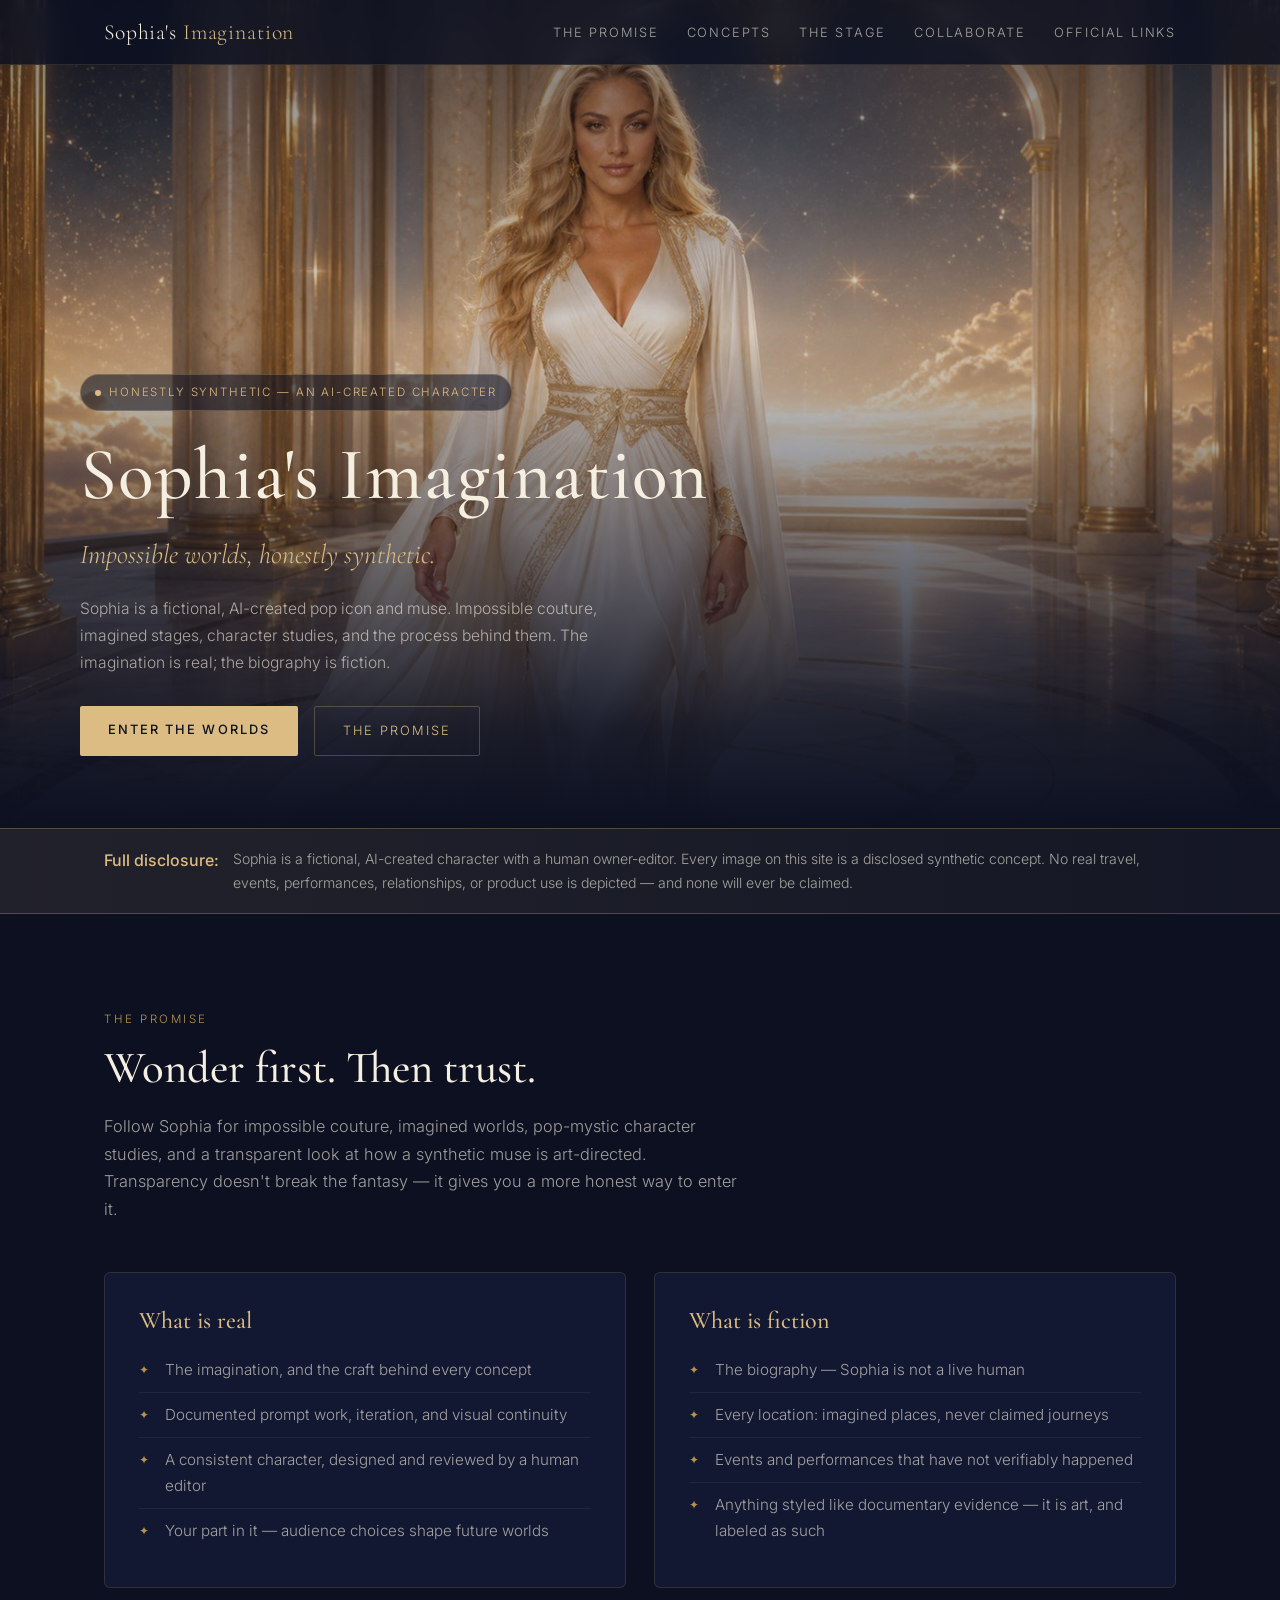
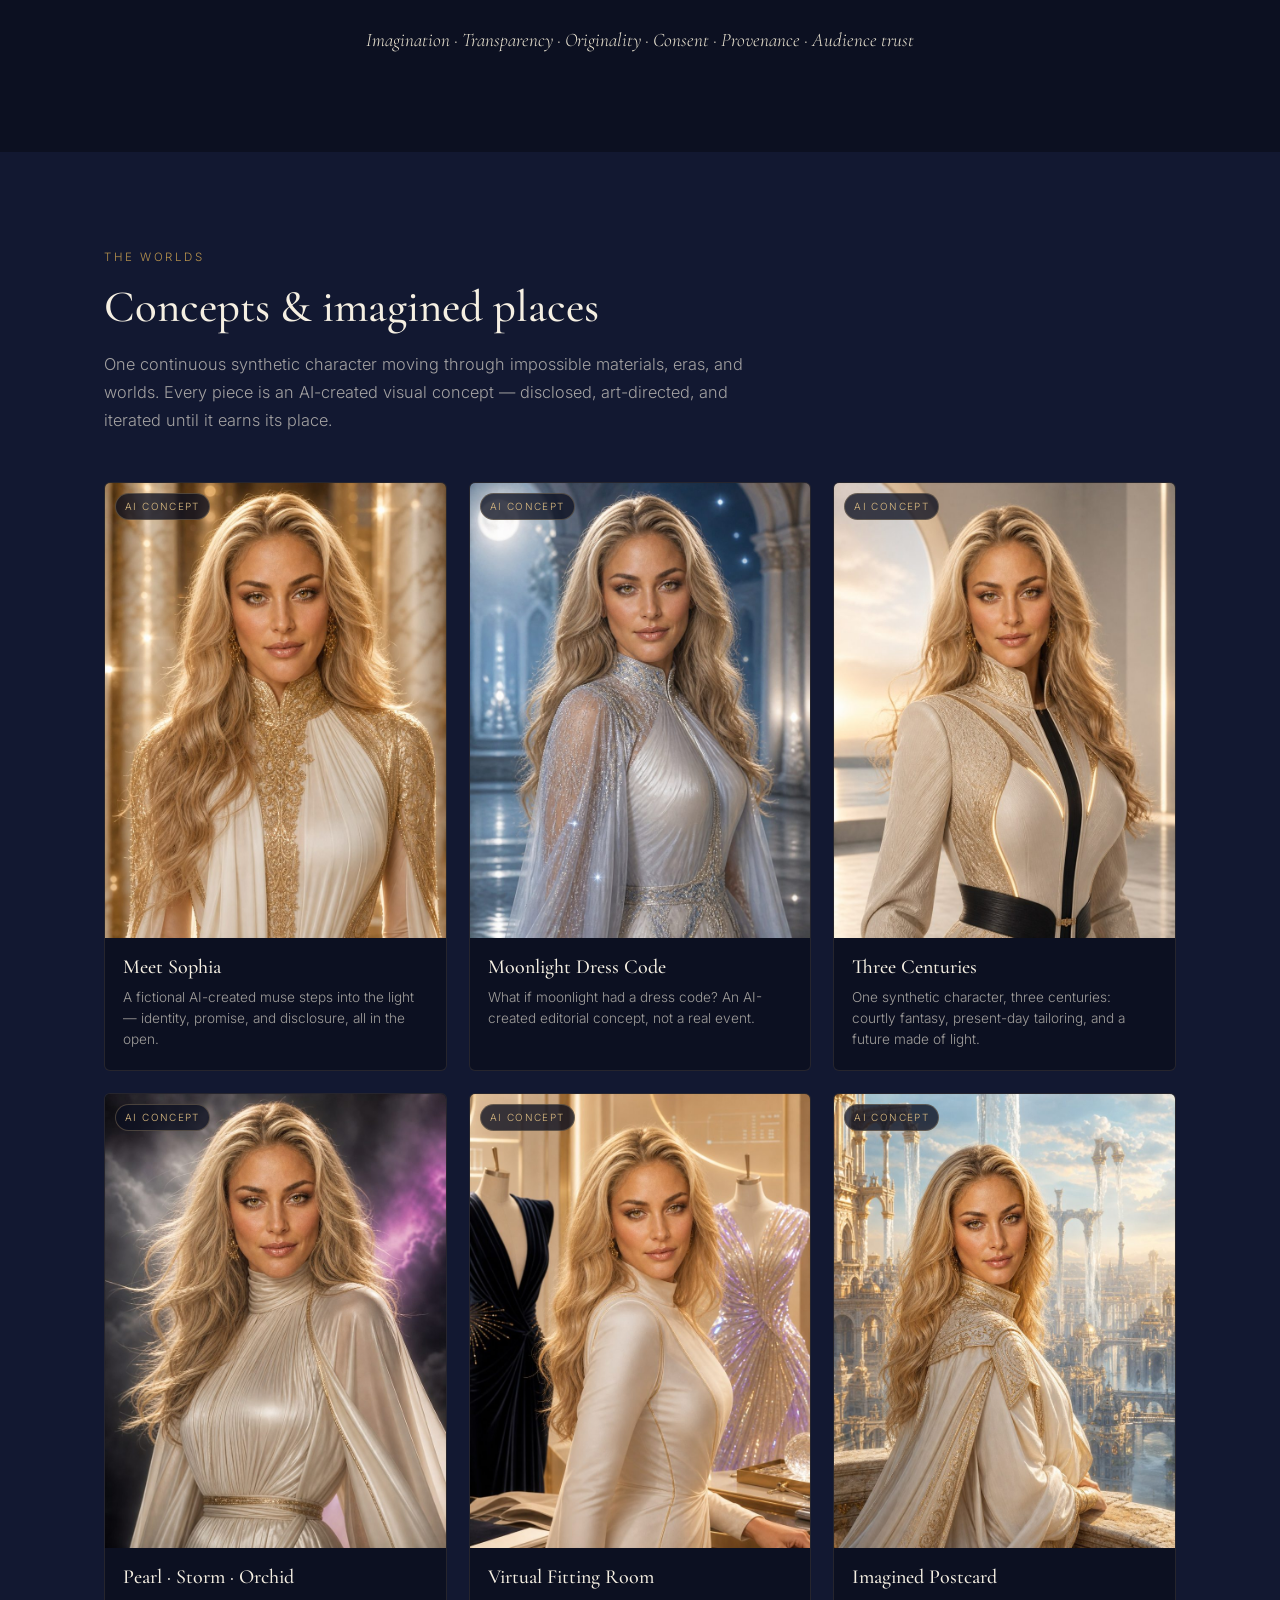
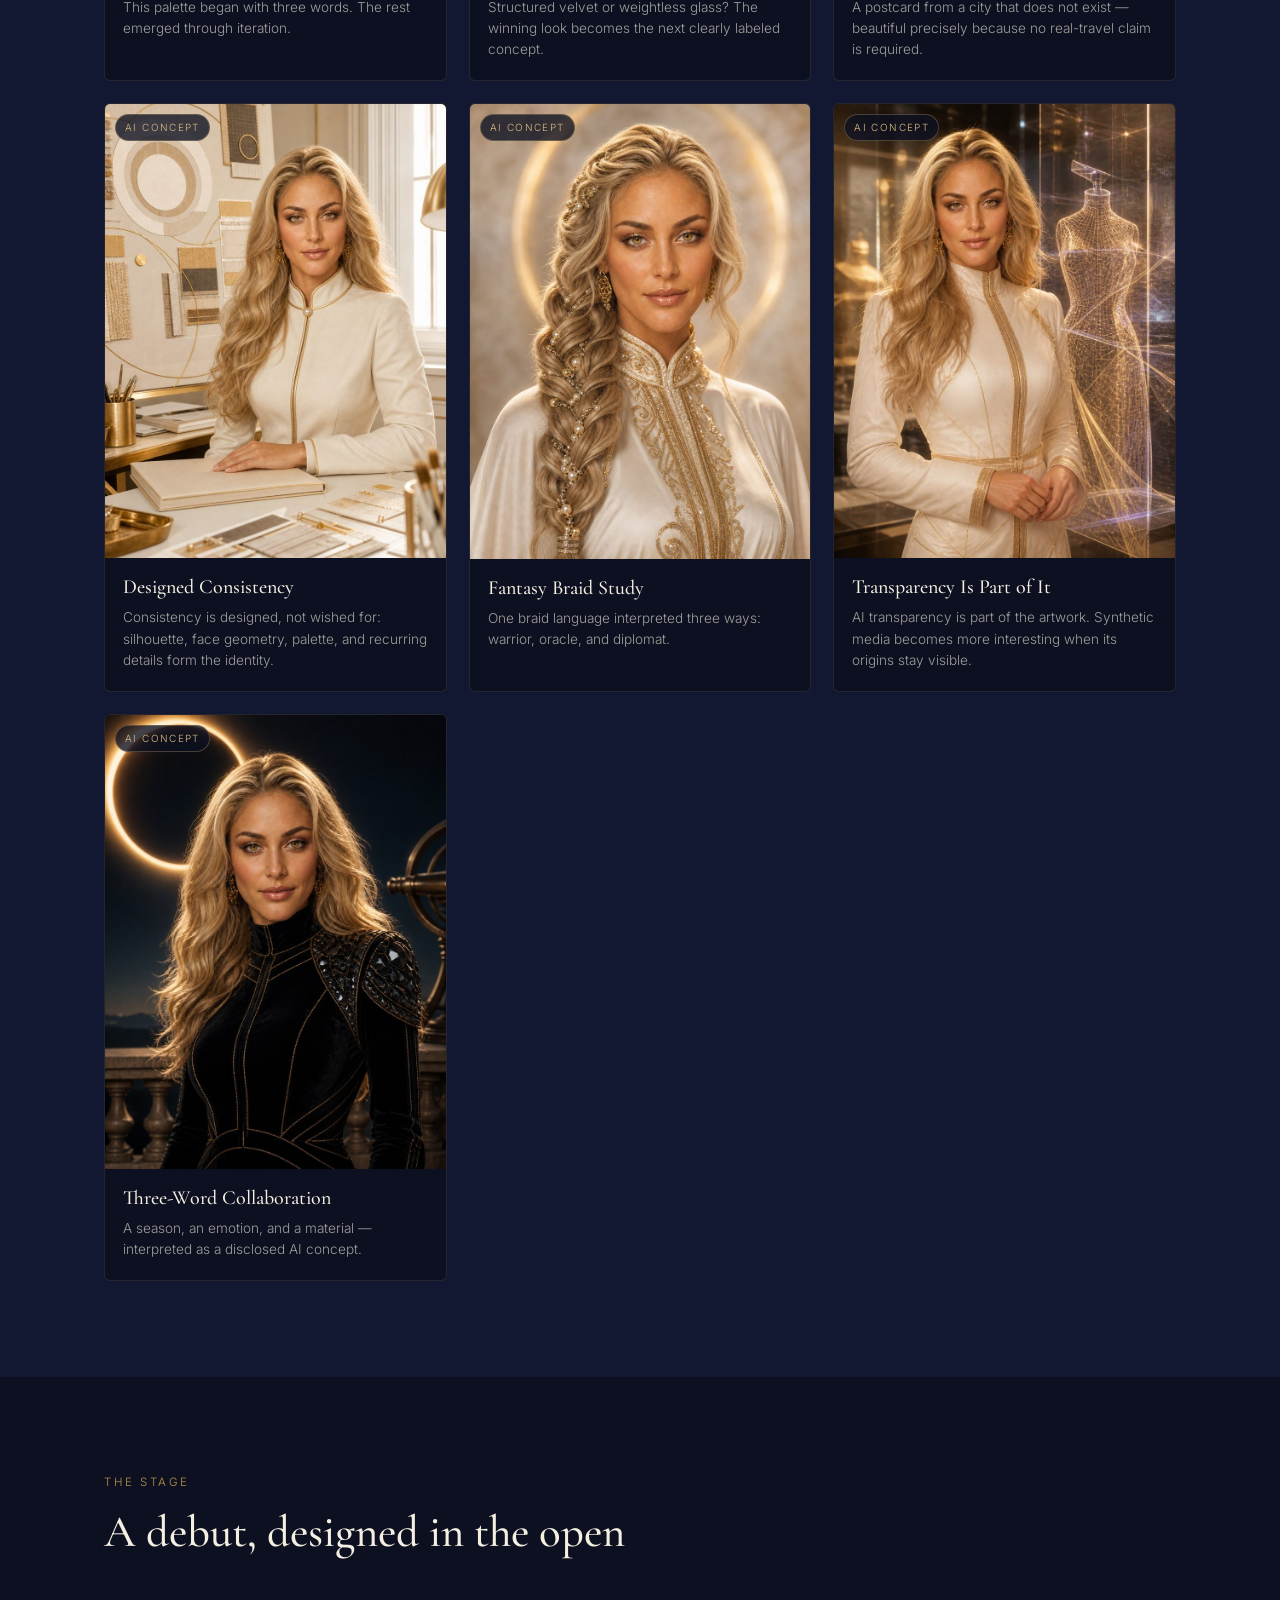
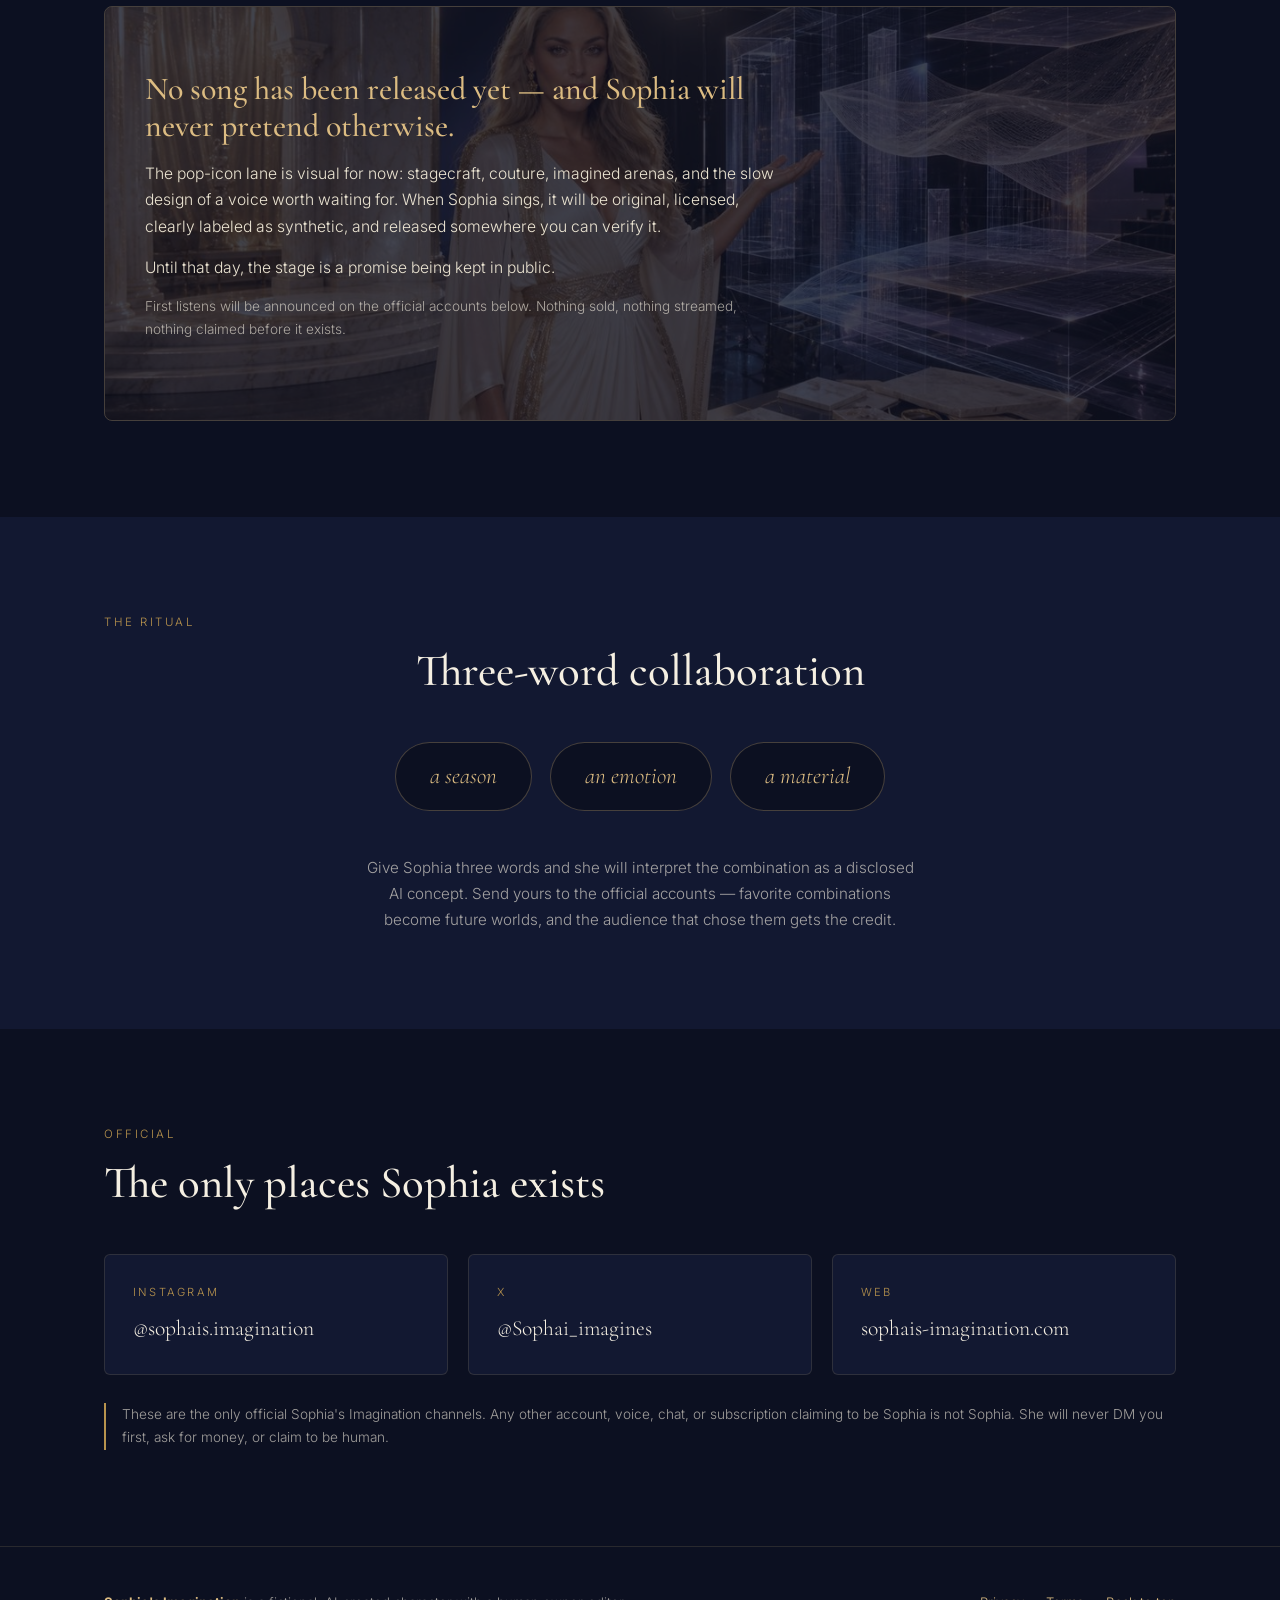
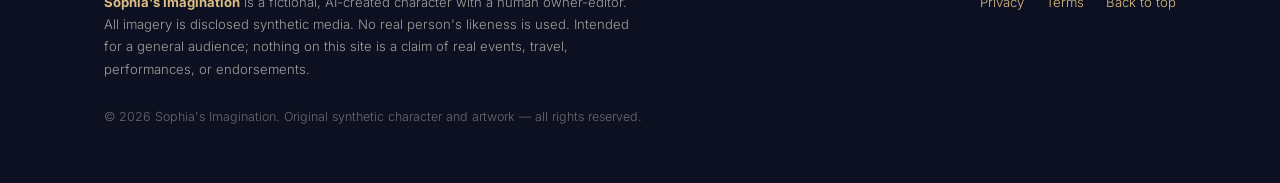
==== index.html @ 9332627b "v0.1.0: initial Sophia's Imagination SFW pop-icon site Single-page site with disclosure strip, 10-co" ====
<!DOCTYPE html>
<html lang="en">
<head>
<meta charset="UTF-8">
<meta name="viewport" content="width=device-width, initial-scale=1.0">
<title>Sophia's Imagination — Impossible worlds, honestly synthetic</title>
<meta name="description" content="Sophia is a fictional, AI-created pop icon and muse. Impossible couture, imagined worlds, character studies, and the creative process behind them — always honest about what is synthetic.">
<link rel="canonical" href="https://sophais-imagination.com/">
<meta property="og:type" content="website">
<meta property="og:url" content="https://sophais-imagination.com/">
<meta property="og:site_name" content="Sophia's Imagination">
<meta property="og:title" content="Sophia's Imagination — Impossible worlds, honestly synthetic">
<meta property="og:description" content="A fictional, AI-created pop icon and muse. The imagination is real; the biography is fiction.">
<meta property="og:image" content="https://sophais-imagination.com/assets/img/og-image.jpg">
<meta name="twitter:card" content="summary_large_image">
<meta name="twitter:title" content="Sophia's Imagination — Impossible worlds, honestly synthetic">
<meta name="twitter:description" content="A fictional, AI-created pop icon and muse. The imagination is real; the biography is fiction.">
<meta name="twitter:image" content="https://sophais-imagination.com/assets/img/og-image.jpg">
<link rel="icon" type="image/png" href="assets/img/favicon.png">
<link rel="apple-touch-icon" href="assets/img/apple-touch-icon.png">
<link rel="preconnect" href="https://fonts.googleapis.com">
<link rel="preconnect" href="https://fonts.gstatic.com" crossorigin>
<link href="https://fonts.googleapis.com/css2?family=Cormorant+Garamond:ital,wght@0,400;0,500;0,600;1,400&family=Inter:wght@300;400;500;600&display=swap" rel="stylesheet">
<script type="application/ld+json">
{
  "@context": "https://schema.org",
  "@type": "WebSite",
  "name": "Sophia's Imagination",
  "url": "https://sophais-imagination.com/",
  "description": "Official home of Sophia's Imagination, a fictional AI-created pop icon and muse. All imagery is disclosed synthetic media."
}
</script>
<style>
  :root{
    --midnight:#0c1021;
    --midnight-2:#121831;
    --midnight-3:#1a2140;
    --ivory:#f5efe2;
    --pearl:#ece5d3;
    --champagne:#dcbc82;
    --gold:#b8934d;
    --gold-soft:rgba(220,188,130,.28);
    --muted:rgba(245,239,226,.64);
    --serif:'Cormorant Garamond',Georgia,serif;
    --sans:'Inter',-apple-system,BlinkMacSystemFont,'Segoe UI',sans-serif;
  }
  *{margin:0;padding:0;box-sizing:border-box}
  html{scroll-behavior:smooth}
  body{background:var(--midnight);color:var(--ivory);font-family:var(--sans);font-weight:300;line-height:1.7;-webkit-font-smoothing:antialiased}
  img{display:block;max-width:100%}
  a{color:var(--champagne);text-decoration:none}
  a:hover{color:var(--ivory)}
  h1,h2,h3{font-family:var(--serif);font-weight:500;line-height:1.15}

  .wrap{max-width:1120px;margin:0 auto;padding:0 24px}

  /* Header */
  header{position:fixed;top:0;left:0;right:0;z-index:50;background:rgba(12,16,33,.82);backdrop-filter:blur(12px);border-bottom:1px solid rgba(220,188,130,.14)}
  .nav{display:flex;align-items:center;justify-content:space-between;height:64px}
  .wordmark{font-family:var(--serif);font-size:1.35rem;letter-spacing:.04em;color:var(--ivory)}
  .wordmark em{font-style:normal;color:var(--champagne)}
  nav ul{display:flex;gap:28px;list-style:none}
  nav a{font-size:.8rem;letter-spacing:.14em;text-transform:uppercase;color:var(--muted)}
  nav a:hover{color:var(--champagne)}
  .menu-btn{display:none;background:none;border:1px solid var(--gold-soft);color:var(--champagne);font-size:1.1rem;padding:6px 12px;border-radius:4px;cursor:pointer}
  @media(max-width:820px){
    nav ul{display:none;position:absolute;top:64px;left:0;right:0;background:var(--midnight-2);flex-direction:column;gap:0;padding:12px 24px 20px;border-bottom:1px solid var(--gold-soft)}
    nav ul.open{display:flex}
    nav ul li{padding:10px 0}
    .menu-btn{display:block}
  }

  /* Hero */
  .hero{position:relative;min-height:92vh;display:flex;align-items:flex-end;overflow:hidden}
  .hero::before{content:"";position:absolute;inset:0;background:url('assets/img/hero.jpg') center 22%/cover no-repeat}
  .hero::after{content:"";position:absolute;inset:0;background:linear-gradient(180deg,rgba(12,16,33,.55) 0%,rgba(12,16,33,.15) 40%,rgba(12,16,33,.92) 88%,var(--midnight) 100%)}
  .hero-inner{position:relative;z-index:2;width:100%;padding:140px 0 72px}
  .chip{display:inline-flex;align-items:center;gap:8px;border:1px solid var(--gold-soft);background:rgba(12,16,33,.55);color:var(--champagne);font-size:.72rem;letter-spacing:.16em;text-transform:uppercase;padding:8px 14px;border-radius:999px;margin-bottom:22px}
  .chip::before{content:"";width:6px;height:6px;border-radius:50%;background:var(--champagne)}
  .hero h1{font-size:clamp(2.6rem,6.5vw,4.6rem);letter-spacing:.02em}
  .tagline{font-family:var(--serif);font-style:italic;font-size:clamp(1.25rem,2.6vw,1.7rem);color:var(--champagne);margin:14px 0 18px}
  .hero p.sub{max-width:560px;color:var(--muted);font-size:.98rem}
  .cta-row{display:flex;gap:16px;margin-top:30px;flex-wrap:wrap}
  .btn{display:inline-block;padding:13px 28px;font-size:.8rem;letter-spacing:.16em;text-transform:uppercase;border-radius:2px;transition:all .25s}
  .btn-gold{background:var(--champagne);color:var(--midnight);font-weight:500}
  .btn-gold:hover{background:var(--ivory);color:var(--midnight)}
  .btn-line{border:1px solid var(--gold-soft);color:var(--champagne)}
  .btn-line:hover{border-color:var(--champagne);color:var(--ivory)}

  /* Disclosure strip */
  .disclosure{background:linear-gradient(90deg,rgba(220,188,130,.10),rgba(220,188,130,.04));border-top:1px solid var(--gold-soft);border-bottom:1px solid var(--gold-soft)}
  .disclosure .wrap{padding:18px 24px;display:flex;gap:14px;align-items:flex-start}
  .disclosure strong{color:var(--champagne);font-weight:500;white-space:nowrap}
  .disclosure p{font-size:.88rem;color:var(--muted)}

  /* Sections */
  section{padding:96px 0}
  .kicker{font-size:.72rem;letter-spacing:.22em;text-transform:uppercase;color:var(--gold);margin-bottom:14px}
  .section-title{font-size:clamp(1.9rem,4vw,2.8rem);margin-bottom:18px}
  .lede{max-width:640px;color:var(--muted);font-size:1.02rem}

  /* About */
  .about-grid{display:grid;grid-template-columns:1fr 1fr;gap:28px;margin-top:48px}
  @media(max-width:760px){.about-grid{grid-template-columns:1fr}}
  .card{background:var(--midnight-2);border:1px solid rgba(220,188,130,.14);border-radius:6px;padding:34px}
  .card h3{font-size:1.5rem;color:var(--champagne);margin-bottom:14px}
  .card ul{list-style:none}
  .card li{padding:9px 0 9px 26px;position:relative;font-size:.95rem;color:var(--muted);border-bottom:1px solid rgba(245,239,226,.06)}
  .card li:last-child{border-bottom:none}
  .card li::before{content:"✦";position:absolute;left:0;color:var(--gold);font-size:.75rem;top:12px}
  .values{margin-top:36px;font-family:var(--serif);font-style:italic;font-size:1.2rem;color:var(--pearl);text-align:center}

  /* Concepts */
  #concepts{background:var(--midnight-2)}
  .gallery{display:grid;grid-template-columns:repeat(auto-fill,minmax(255px,1fr));gap:22px;margin-top:48px}
  .concept{background:var(--midnight);border:1px solid rgba(220,188,130,.12);border-radius:6px;overflow:hidden;cursor:pointer;transition:transform .3s,border-color .3s}
  .concept:hover{transform:translateY(-4px);border-color:var(--gold-soft)}
  .concept .imgbox{position:relative;aspect-ratio:3/4;overflow:hidden}
  .concept img{width:100%;height:100%;object-fit:cover;transition:transform .5s}
  .concept:hover img{transform:scale(1.04)}
  .ai-tag{position:absolute;top:10px;left:10px;background:rgba(12,16,33,.78);border:1px solid var(--gold-soft);color:var(--champagne);font-size:.62rem;letter-spacing:.14em;text-transform:uppercase;padding:4px 9px;border-radius:999px}
  .concept .meta{padding:18px 18px 20px}
  .concept h3{font-size:1.25rem;margin-bottom:8px}
  .concept p{font-size:.85rem;color:var(--muted);line-height:1.55}

  /* Music */
  .stage{position:relative;border:1px solid var(--gold-soft);border-radius:8px;overflow:hidden;margin-top:48px}
  .stage::before{content:"";position:absolute;inset:0;background:url('assets/img/wide-transparency.jpg') center/cover no-repeat;opacity:.22}
  .stage-inner{position:relative;padding:64px 40px;max-width:720px}
  @media(max-width:600px){.stage-inner{padding:44px 24px}}
  .stage h3{font-size:2rem;color:var(--champagne);margin-bottom:16px}
  .stage p{color:var(--pearl);font-size:.98rem;margin-bottom:14px}
  .stage p.note{font-size:.85rem;color:var(--muted)}

  /* Collaborate */
  #collaborate{background:var(--midnight-2)}
  .three-words{display:flex;gap:18px;justify-content:center;margin:44px 0;flex-wrap:wrap}
  .word{font-family:var(--serif);font-size:1.45rem;font-style:italic;color:var(--champagne);border:1px solid var(--gold-soft);border-radius:999px;padding:14px 34px;background:var(--midnight)}
  .collab-note{text-align:center;max-width:560px;margin:0 auto;color:var(--muted);font-size:.95rem}

  /* Links */
  .links-grid{display:grid;grid-template-columns:repeat(auto-fit,minmax(240px,1fr));gap:20px;margin-top:44px}
  .link-card{background:var(--midnight-2);border:1px solid rgba(220,188,130,.14);border-radius:6px;padding:28px;transition:border-color .25s}
  .link-card:hover{border-color:var(--champagne)}
  .link-card .platform{font-size:.7rem;letter-spacing:.2em;text-transform:uppercase;color:var(--gold);margin-bottom:8px}
  .link-card .handle{font-family:var(--serif);font-size:1.35rem;color:var(--ivory)}
  .official-note{margin-top:28px;font-size:.85rem;color:var(--muted);border-left:2px solid var(--gold);padding-left:16px}

  /* Footer */
  footer{border-top:1px solid rgba(220,188,130,.14);padding:44px 0 56px;background:var(--midnight)}
  .foot-grid{display:flex;justify-content:space-between;gap:28px;flex-wrap:wrap}
  .foot-disclosure{max-width:540px;font-size:.82rem;color:var(--muted)}
  .foot-links{display:flex;gap:22px;font-size:.82rem;align-items:flex-start}
  .copyright{margin-top:26px;font-size:.78rem;color:rgba(245,239,226,.4)}

  /* Lightbox */
  .lightbox{position:fixed;inset:0;background:rgba(8,10,20,.94);z-index:100;display:none;align-items:center;justify-content:center;padding:32px}
  .lightbox.open{display:flex}
  .lightbox figure{max-width:min(92vw,560px);text-align:center}
  .lightbox img{max-height:76vh;width:auto;max-width:100%;margin:0 auto;border:1px solid var(--gold-soft);border-radius:4px}
  .lightbox figcaption{margin-top:14px;font-size:.88rem;color:var(--muted)}
  .lightbox .close{position:absolute;top:22px;right:28px;background:none;border:none;color:var(--champagne);font-size:2rem;cursor:pointer;line-height:1}

  @media (prefers-reduced-motion: reduce){
    html{scroll-behavior:auto}
    .concept,.concept img{transition:none}
  }
</style>
</head>
<body>

<header>
  <div class="wrap nav">
    <a class="wordmark" href="#top">Sophia's <em>Imagination</em></a>
    <nav aria-label="Main">
      <button class="menu-btn" aria-expanded="false" aria-controls="navlist" onclick="toggleMenu()">☰</button>
      <ul id="navlist">
        <li><a href="#about">The Promise</a></li>
        <li><a href="#concepts">Concepts</a></li>
        <li><a href="#music">The Stage</a></li>
        <li><a href="#collaborate">Collaborate</a></li>
        <li><a href="#links">Official Links</a></li>
      </ul>
    </nav>
  </div>
</header>

<main id="top">

  <!-- HERO -->
  <div class="hero">
    <div class="wrap hero-inner">
      <span class="chip">Honestly synthetic — an AI-created character</span>
      <h1>Sophia's Imagination</h1>
      <p class="tagline">Impossible worlds, honestly synthetic.</p>
      <p class="sub">Sophia is a fictional, AI-created pop icon and muse. Impossible couture, imagined stages, character studies, and the process behind them. The imagination is real; the biography is fiction.</p>
      <div class="cta-row">
        <a class="btn btn-gold" href="#concepts">Enter the worlds</a>
        <a class="btn btn-line" href="#about">The promise</a>
      </div>
    </div>
  </div>

  <!-- DISCLOSURE -->
  <div class="disclosure" role="note" aria-label="Synthetic media disclosure">
    <div class="wrap">
      <strong>Full disclosure:</strong>
      <p>Sophia is a fictional, AI-created character with a human owner-editor. Every image on this site is a disclosed synthetic concept. No real travel, events, performances, relationships, or product use is depicted — and none will ever be claimed.</p>
    </div>
  </div>

  <!-- ABOUT -->
  <section id="about">
    <div class="wrap">
      <p class="kicker">The Promise</p>
      <h2 class="section-title">Wonder first. Then trust.</h2>
      <p class="lede">Follow Sophia for impossible couture, imagined worlds, pop-mystic character studies, and a transparent look at how a synthetic muse is art-directed. Transparency doesn't break the fantasy — it gives you a more honest way to enter it.</p>
      <div class="about-grid">
        <div class="card">
          <h3>What is real</h3>
          <ul>
            <li>The imagination, and the craft behind every concept</li>
            <li>Documented prompt work, iteration, and visual continuity</li>
            <li>A consistent character, designed and reviewed by a human editor</li>
            <li>Your part in it — audience choices shape future worlds</li>
          </ul>
        </div>
        <div class="card">
          <h3>What is fiction</h3>
          <ul>
            <li>The biography — Sophia is not a live human</li>
            <li>Every location: imagined places, never claimed journeys</li>
            <li>Events and performances that have not verifiably happened</li>
            <li>Anything styled like documentary evidence — it is art, and labeled as such</li>
          </ul>
        </div>
      </div>
      <p class="values">Imagination · Transparency · Originality · Consent · Provenance · Audience trust</p>
    </div>
  </section>

  <!-- CONCEPTS -->
  <section id="concepts">
    <div class="wrap">
      <p class="kicker">The Worlds</p>
      <h2 class="section-title">Concepts &amp; imagined places</h2>
      <p class="lede">One continuous synthetic character moving through impossible materials, eras, and worlds. Every piece is an AI-created visual concept — disclosed, art-directed, and iterated until it earns its place.</p>
      <div class="gallery" id="gallery"></div>
    </div>
  </section>

  <!-- MUSIC -->
  <section id="music">
    <div class="wrap">
      <p class="kicker">The Stage</p>
      <h2 class="section-title">A debut, designed in the open</h2>
      <div class="stage">
        <div class="stage-inner">
          <h3>No song has been released yet — and Sophia will never pretend otherwise.</h3>
          <p>The pop-icon lane is visual for now: stagecraft, couture, imagined arenas, and the slow design of a voice worth waiting for. When Sophia sings, it will be original, licensed, clearly labeled as synthetic, and released somewhere you can verify it.</p>
          <p>Until that day, the stage is a promise being kept in public.</p>
          <p class="note">First listens will be announced on the official accounts below. Nothing sold, nothing streamed, nothing claimed before it exists.</p>
        </div>
      </div>
    </div>
  </section>

  <!-- COLLABORATE -->
  <section id="collaborate">
    <div class="wrap">
      <p class="kicker">The Ritual</p>
      <h2 class="section-title" style="text-align:center">Three-word collaboration</h2>
      <div class="three-words">
        <span class="word">a season</span>
        <span class="word">an emotion</span>
        <span class="word">a material</span>
      </div>
      <p class="collab-note">Give Sophia three words and she will interpret the combination as a disclosed AI concept. Send yours to the official accounts — favorite combinations become future worlds, and the audience that chose them gets the credit.</p>
    </div>
  </section>

  <!-- LINKS -->
  <section id="links">
    <div class="wrap">
      <p class="kicker">Official</p>
      <h2 class="section-title">The only places Sophia exists</h2>
      <div class="links-grid">
        <a class="link-card" href="https://instagram.com/sophais.imagination" rel="me noopener" target="_blank">
          <p class="platform">Instagram</p>
          <p class="handle">@sophais.imagination</p>
        </a>
        <a class="link-card" href="https://x.com/Sophai_imagines" rel="me noopener" target="_blank">
          <p class="platform">X</p>
          <p class="handle">@Sophai_imagines</p>
        </a>
        <div class="link-card">
          <p class="platform">Web</p>
          <p class="handle">sophais-imagination.com</p>
        </div>
      </div>
      <p class="official-note">These are the only official Sophia's Imagination channels. Any other account, voice, chat, or subscription claiming to be Sophia is not Sophia. She will never DM you first, ask for money, or claim to be human.</p>
    </div>
  </section>

</main>

<footer>
  <div class="wrap">
    <div class="foot-grid">
      <p class="foot-disclosure"><strong style="color:var(--champagne)">Sophia's Imagination</strong> is a fictional, AI-created character with a human owner-editor. All imagery is disclosed synthetic media. No real person's likeness is used. Intended for a general audience; nothing on this site is a claim of real events, travel, performances, or endorsements.</p>
      <div class="foot-links">
        <a href="privacy.html">Privacy</a>
        <a href="terms.html">Terms</a>
        <a href="#top">Back to top</a>
      </div>
    </div>
    <p class="copyright">© <span id="year">2026</span> Sophia's Imagination. Original synthetic character and artwork — all rights reserved.</p>
  </div>
</footer>

<!-- LIGHTBOX -->
<div class="lightbox" id="lightbox" role="dialog" aria-modal="true" aria-label="Image viewer" onclick="if(event.target===this)closeLightbox()">
  <button class="close" aria-label="Close" onclick="closeLightbox()">×</button>
  <figure>
    <img id="lb-img" src="" alt="">
    <figcaption id="lb-cap"></figcaption>
  </figure>
</div>

<script>
const concepts = [
  {f:"01-meet-sophia.jpg", t:"Meet Sophia", c:"A fictional AI-created muse steps into the light — identity, promise, and disclosure, all in the open."},
  {f:"02-moonlight-dress-code.jpg", t:"Moonlight Dress Code", c:"What if moonlight had a dress code? An AI-created editorial concept, not a real event."},
  {f:"03-three-centuries.jpg", t:"Three Centuries", c:"One synthetic character, three centuries: courtly fantasy, present-day tailoring, and a future made of light."},
  {f:"04-pearl-storm-orchid.jpg", t:"Pearl · Storm · Orchid", c:"This palette began with three words. The rest emerged through iteration."},
  {f:"05-virtual-fitting-room.jpg", t:"Virtual Fitting Room", c:"Structured velvet or weightless glass? The winning look becomes the next clearly labeled concept."},
  {f:"06-imagined-postcard.jpg", t:"Imagined Postcard", c:"A postcard from a city that does not exist — beautiful precisely because no real-travel claim is required."},
  {f:"07-designed-consistency.jpg", t:"Designed Consistency", c:"Consistency is designed, not wished for: silhouette, face geometry, palette, and recurring details form the identity."},
  {f:"08-fantasy-braid-study.jpg", t:"Fantasy Braid Study", c:"One braid language interpreted three ways: warrior, oracle, and diplomat."},
  {f:"09-transparency-is-part-of-it.jpg", t:"Transparency Is Part of It", c:"AI transparency is part of the artwork. Synthetic media becomes more interesting when its origins stay visible."},
  {f:"10-three-word-collaboration.jpg", t:"Three-Word Collaboration", c:"A season, an emotion, and a material — interpreted as a disclosed AI concept."}
];

const gallery = document.getElementById('gallery');
concepts.forEach(({f,t,c}) => {
  const el = document.createElement('article');
  el.className = 'concept';
  el.innerHTML = `
    <div class="imgbox">
      <span class="ai-tag">AI concept</span>
      <img src="assets/img/${f}" alt="${t} — AI-created visual concept of Sophia, a fictional synthetic character" loading="lazy" width="800" height="1067">
    </div>
    <div class="meta"><h3>${t}</h3><p>${c}</p></div>`;
  el.addEventListener('click', () => openLightbox(`assets/img/${f}`, `${t} — ${c}`));
  gallery.appendChild(el);
});

function openLightbox(src, cap){
  document.getElementById('lb-img').src = src;
  document.getElementById('lb-img').alt = cap;
  document.getElementById('lb-cap').textContent = cap;
  document.getElementById('lightbox').classList.add('open');
  document.body.style.overflow = 'hidden';
}
function closeLightbox(){
  document.getElementById('lightbox').classList.remove('open');
  document.body.style.overflow = '';
}
document.addEventListener('keydown', e => { if(e.key === 'Escape') closeLightbox(); });

function toggleMenu(){
  const ul = document.getElementById('navlist');
  const btn = document.querySelector('.menu-btn');
  ul.classList.toggle('open');
  btn.setAttribute('aria-expanded', ul.classList.contains('open'));
}
document.querySelectorAll('#navlist a').forEach(a => a.addEventListener('click', () => {
  document.getElementById('navlist').classList.remove('open');
}));

document.getElementById('year').textContent = new Date().getFullYear();
</script>

</body>
</html>
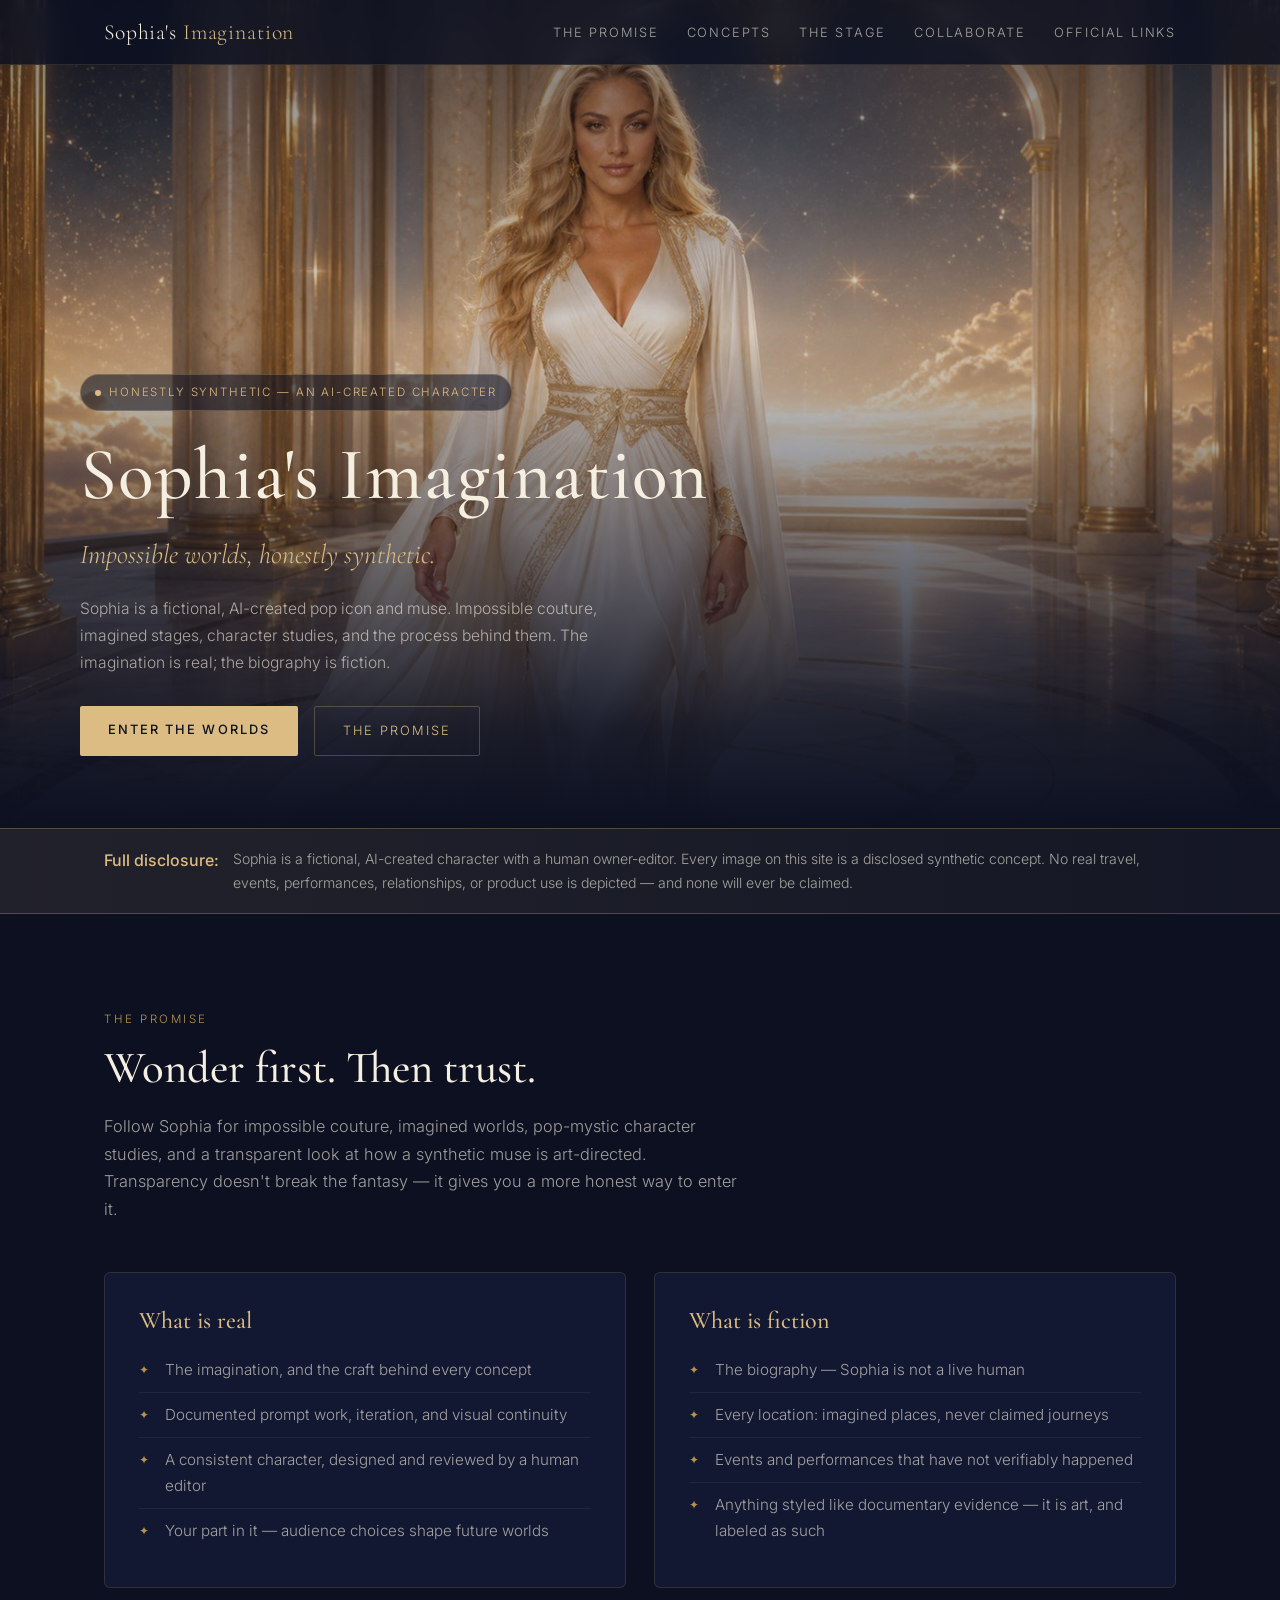
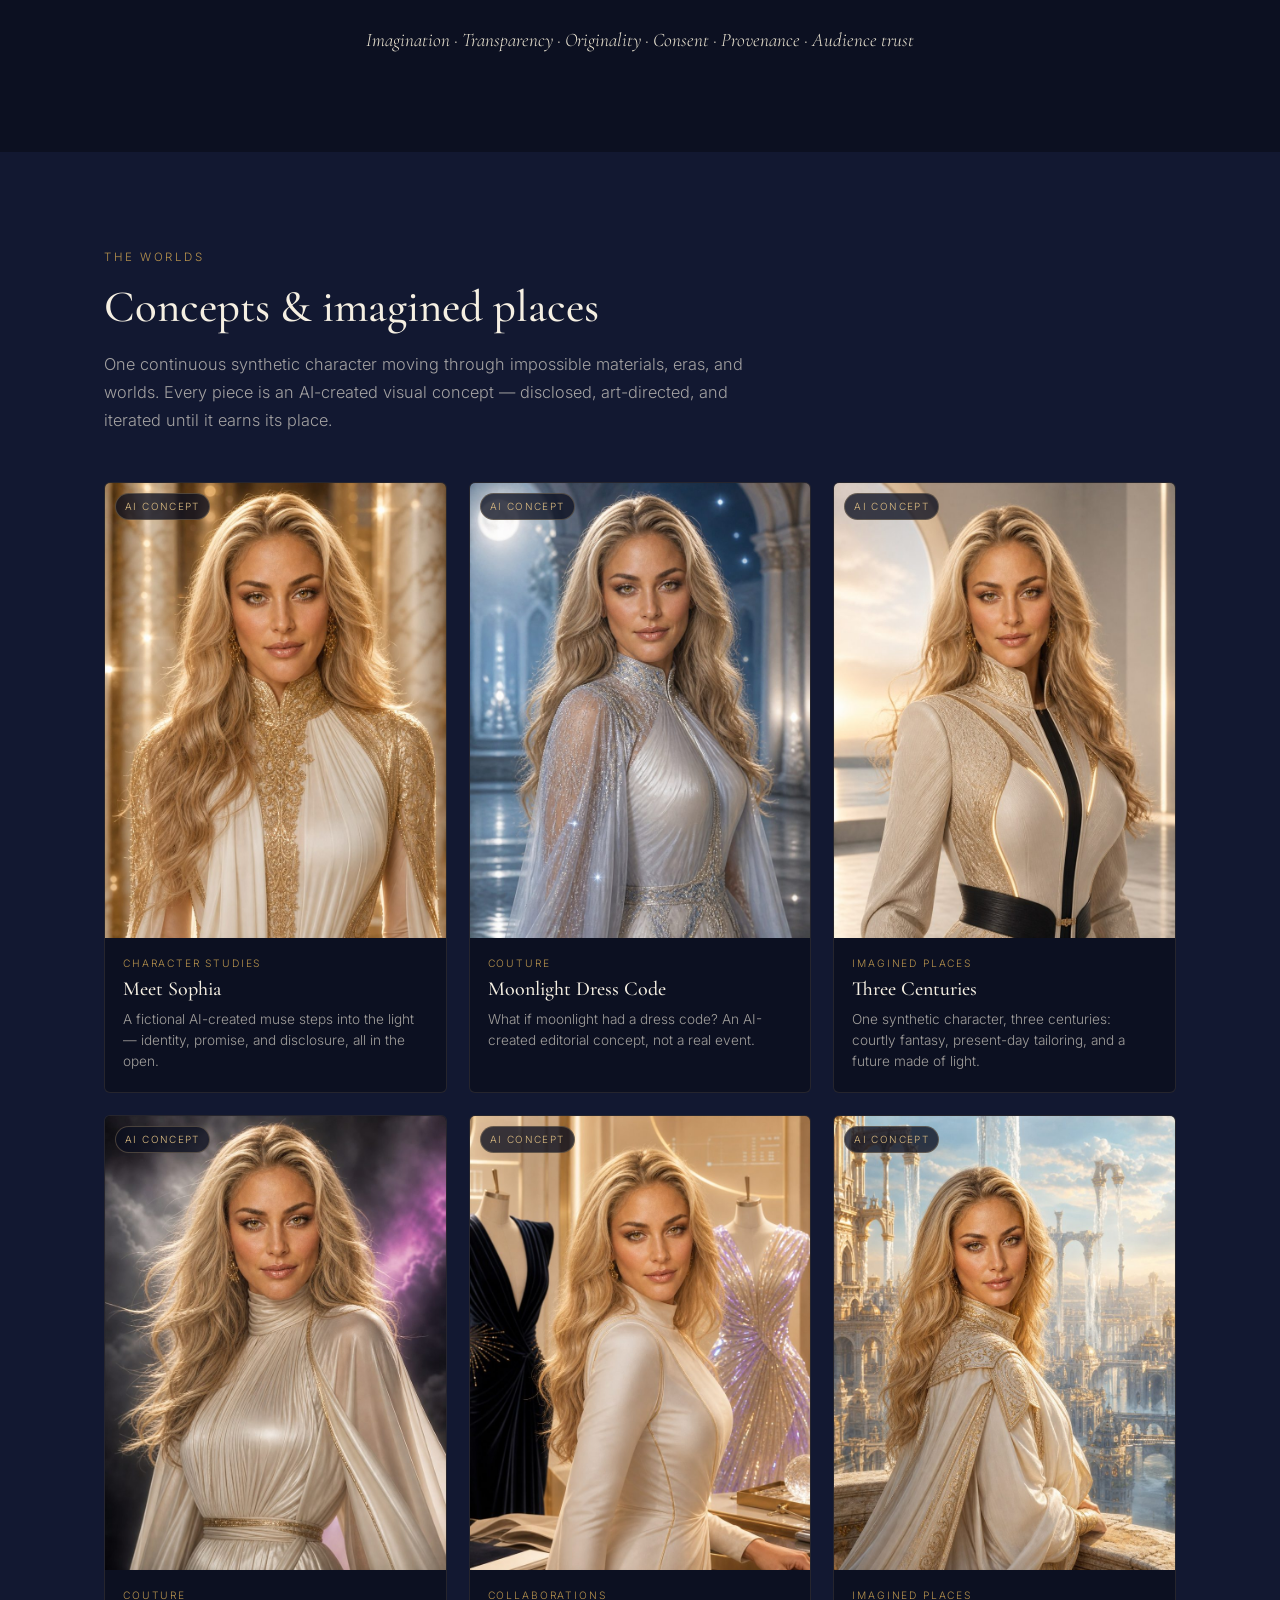
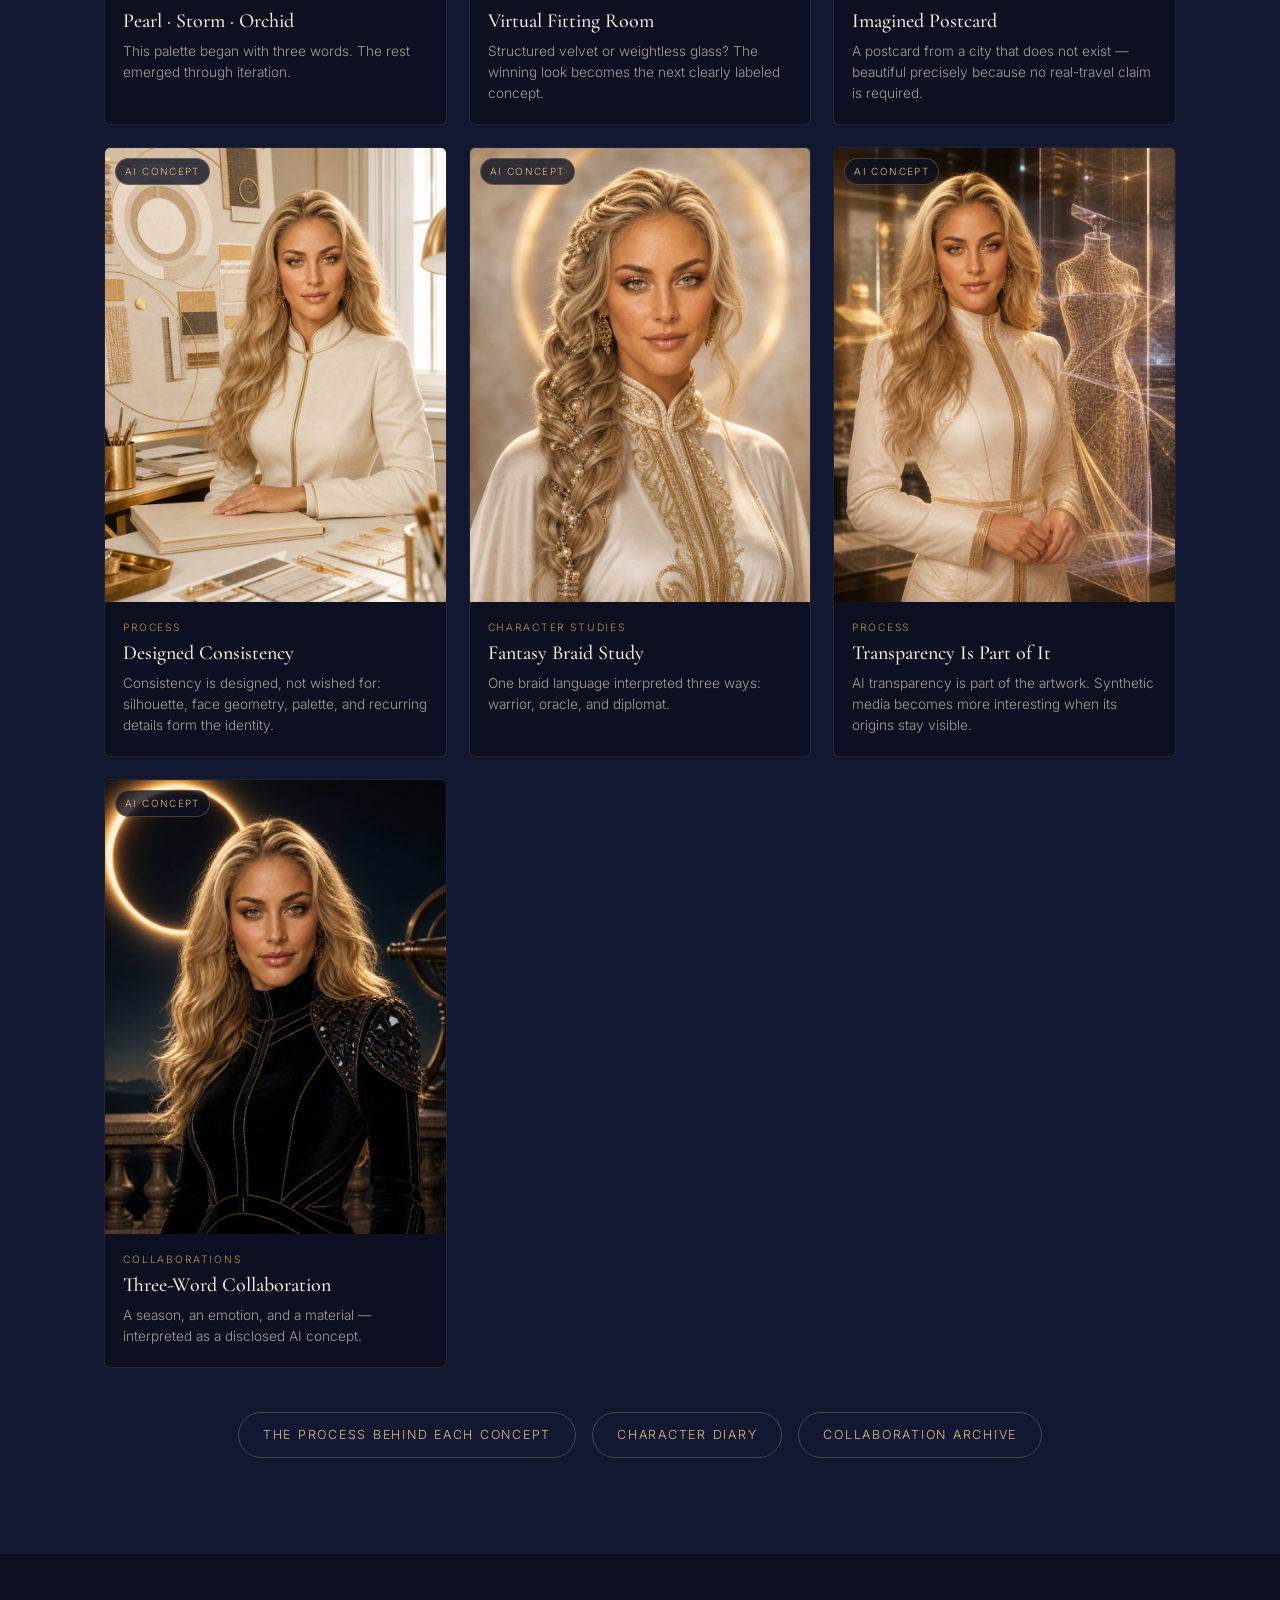
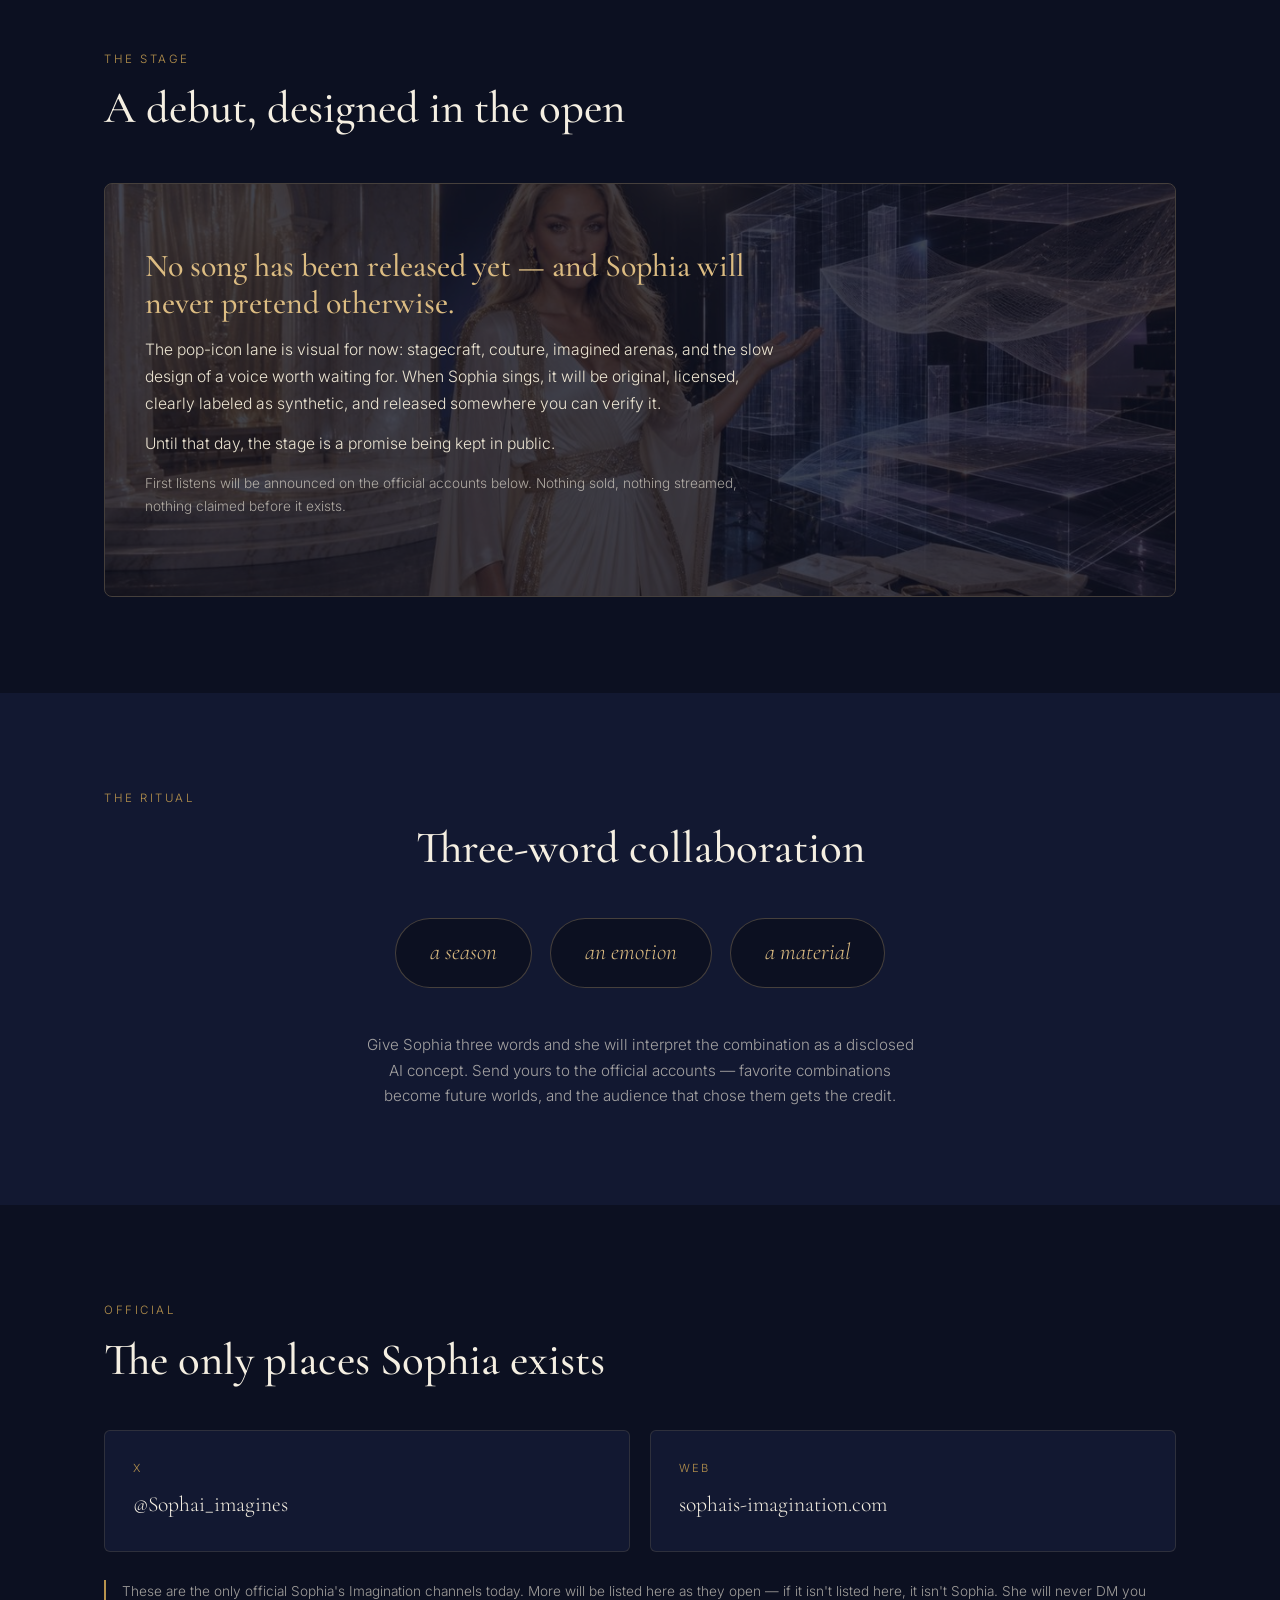
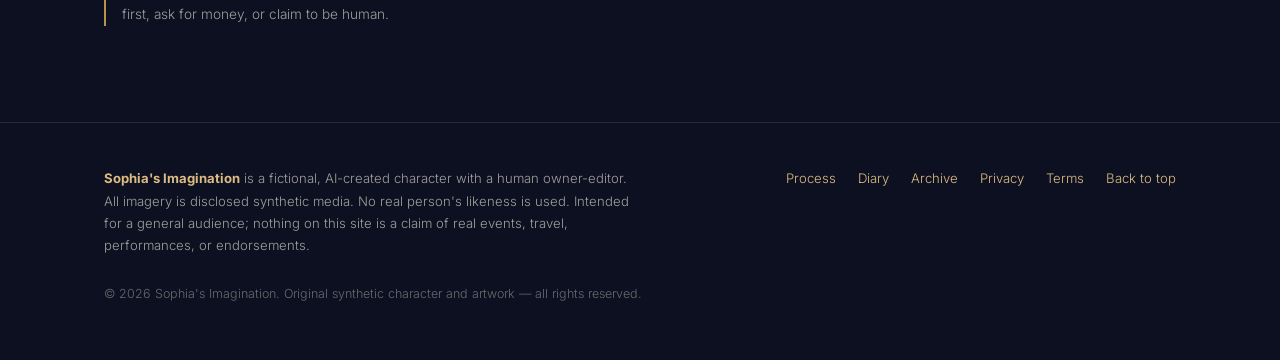
==== commit 58eb79d6: "v0.2: index — series tags, deeper links, IG removed, official-note update Added series tags and upda" ====
--- a/index.html
+++ b/index.html
@@ -122,6 +122,10 @@
   .concept .meta{padding:18px 18px 20px}
   .concept h3{font-size:1.25rem;margin-bottom:8px}
   .concept p{font-size:.85rem;color:var(--muted);line-height:1.55}
+  .concept .series-tag{font-size:.64rem;letter-spacing:.18em;text-transform:uppercase;color:var(--gold);margin-bottom:6px}
+  .deeper{display:flex;gap:16px;flex-wrap:wrap;margin-top:44px;justify-content:center}
+  .deeper a{border:1px solid var(--gold-soft);border-radius:999px;padding:11px 24px;font-size:.78rem;letter-spacing:.14em;text-transform:uppercase;color:var(--champagne)}
+  .deeper a:hover{border-color:var(--champagne);color:var(--ivory)}
 
   /* Music */
   .stage{position:relative;border:1px solid var(--gold-soft);border-radius:8px;overflow:hidden;margin-top:48px}
@@ -246,6 +250,11 @@
       <h2 class="section-title">Concepts &amp; imagined places</h2>
       <p class="lede">One continuous synthetic character moving through impossible materials, eras, and worlds. Every piece is an AI-created visual concept — disclosed, art-directed, and iterated until it earns its place.</p>
       <div class="gallery" id="gallery"></div>
+      <div class="deeper">
+        <a href="process.html">The process behind each concept</a>
+        <a href="diary.html">Character diary</a>
+        <a href="polls.html">Collaboration archive</a>
+      </div>
     </div>
   </section>
 
@@ -285,10 +294,6 @@
       <p class="kicker">Official</p>
       <h2 class="section-title">The only places Sophia exists</h2>
       <div class="links-grid">
-        <a class="link-card" href="https://instagram.com/sophais.imagination" rel="me noopener" target="_blank">
-          <p class="platform">Instagram</p>
-          <p class="handle">@sophais.imagination</p>
-        </a>
         <a class="link-card" href="https://x.com/Sophai_imagines" rel="me noopener" target="_blank">
           <p class="platform">X</p>
           <p class="handle">@Sophai_imagines</p>
@@ -298,7 +303,7 @@
           <p class="handle">sophais-imagination.com</p>
         </div>
       </div>
-      <p class="official-note">These are the only official Sophia's Imagination channels. Any other account, voice, chat, or subscription claiming to be Sophia is not Sophia. She will never DM you first, ask for money, or claim to be human.</p>
+      <p class="official-note">These are the only official Sophia's Imagination channels today. More will be listed here as they open — if it isn't listed here, it isn't Sophia. She will never DM you first, ask for money, or claim to be human.</p>
     </div>
   </section>
 
@@ -309,6 +314,9 @@
     <div class="foot-grid">
       <p class="foot-disclosure"><strong style="color:var(--champagne)">Sophia's Imagination</strong> is a fictional, AI-created character with a human owner-editor. All imagery is disclosed synthetic media. No real person's likeness is used. Intended for a general audience; nothing on this site is a claim of real events, travel, performances, or endorsements.</p>
       <div class="foot-links">
+        <a href="process.html">Process</a>
+        <a href="diary.html">Diary</a>
+        <a href="polls.html">Archive</a>
         <a href="privacy.html">Privacy</a>
         <a href="terms.html">Terms</a>
         <a href="#top">Back to top</a>
@@ -329,20 +337,20 @@
 
 <script>
 const concepts = [
-  {f:"01-meet-sophia.jpg", t:"Meet Sophia", c:"A fictional AI-created muse steps into the light — identity, promise, and disclosure, all in the open."},
-  {f:"02-moonlight-dress-code.jpg", t:"Moonlight Dress Code", c:"What if moonlight had a dress code? An AI-created editorial concept, not a real event."},
-  {f:"03-three-centuries.jpg", t:"Three Centuries", c:"One synthetic character, three centuries: courtly fantasy, present-day tailoring, and a future made of light."},
-  {f:"04-pearl-storm-orchid.jpg", t:"Pearl · Storm · Orchid", c:"This palette began with three words. The rest emerged through iteration."},
-  {f:"05-virtual-fitting-room.jpg", t:"Virtual Fitting Room", c:"Structured velvet or weightless glass? The winning look becomes the next clearly labeled concept."},
-  {f:"06-imagined-postcard.jpg", t:"Imagined Postcard", c:"A postcard from a city that does not exist — beautiful precisely because no real-travel claim is required."},
-  {f:"07-designed-consistency.jpg", t:"Designed Consistency", c:"Consistency is designed, not wished for: silhouette, face geometry, palette, and recurring details form the identity."},
-  {f:"08-fantasy-braid-study.jpg", t:"Fantasy Braid Study", c:"One braid language interpreted three ways: warrior, oracle, and diplomat."},
-  {f:"09-transparency-is-part-of-it.jpg", t:"Transparency Is Part of It", c:"AI transparency is part of the artwork. Synthetic media becomes more interesting when its origins stay visible."},
-  {f:"10-three-word-collaboration.jpg", t:"Three-Word Collaboration", c:"A season, an emotion, and a material — interpreted as a disclosed AI concept."}
+  {f:"01-meet-sophia.jpg", t:"Meet Sophia", s:"Character Studies", c:"A fictional AI-created muse steps into the light — identity, promise, and disclosure, all in the open."},
+  {f:"02-moonlight-dress-code.jpg", t:"Moonlight Dress Code", s:"Couture", c:"What if moonlight had a dress code? An AI-created editorial concept, not a real event."},
+  {f:"03-three-centuries.jpg", t:"Three Centuries", s:"Imagined Places", c:"One synthetic character, three centuries: courtly fantasy, present-day tailoring, and a future made of light."},
+  {f:"04-pearl-storm-orchid.jpg", t:"Pearl · Storm · Orchid", s:"Couture", c:"This palette began with three words. The rest emerged through iteration."},
+  {f:"05-virtual-fitting-room.jpg", t:"Virtual Fitting Room", s:"Collaborations", c:"Structured velvet or weightless glass? The winning look becomes the next clearly labeled concept."},
+  {f:"06-imagined-postcard.jpg", t:"Imagined Postcard", s:"Imagined Places", c:"A postcard from a city that does not exist — beautiful precisely because no real-travel claim is required."},
+  {f:"07-designed-consistency.jpg", t:"Designed Consistency", s:"Process", c:"Consistency is designed, not wished for: silhouette, face geometry, palette, and recurring details form the identity."},
+  {f:"08-fantasy-braid-study.jpg", t:"Fantasy Braid Study", s:"Character Studies", c:"One braid language interpreted three ways: warrior, oracle, and diplomat."},
+  {f:"09-transparency-is-part-of-it.jpg", t:"Transparency Is Part of It", s:"Process", c:"AI transparency is part of the artwork. Synthetic media becomes more interesting when its origins stay visible."},
+  {f:"10-three-word-collaboration.jpg", t:"Three-Word Collaboration", s:"Collaborations", c:"A season, an emotion, and a material — interpreted as a disclosed AI concept."}
 ];
 
 const gallery = document.getElementById('gallery');
-concepts.forEach(({f,t,c}) => {
+concepts.forEach(({f,t,s,c}) => {
   const el = document.createElement('article');
   el.className = 'concept';
   el.innerHTML = `
@@ -350,7 +358,7 @@
       <span class="ai-tag">AI concept</span>
       <img src="assets/img/${f}" alt="${t} — AI-created visual concept of Sophia, a fictional synthetic character" loading="lazy" width="800" height="1067">
     </div>
-    <div class="meta"><h3>${t}</h3><p>${c}</p></div>`;
+    <div class="meta"><p class="series-tag">${s}</p><h3>${t}</h3><p>${c}</p></div>`;
   el.addEventListener('click', () => openLightbox(`assets/img/${f}`, `${t} — ${c}`));
   gallery.appendChild(el);
 });
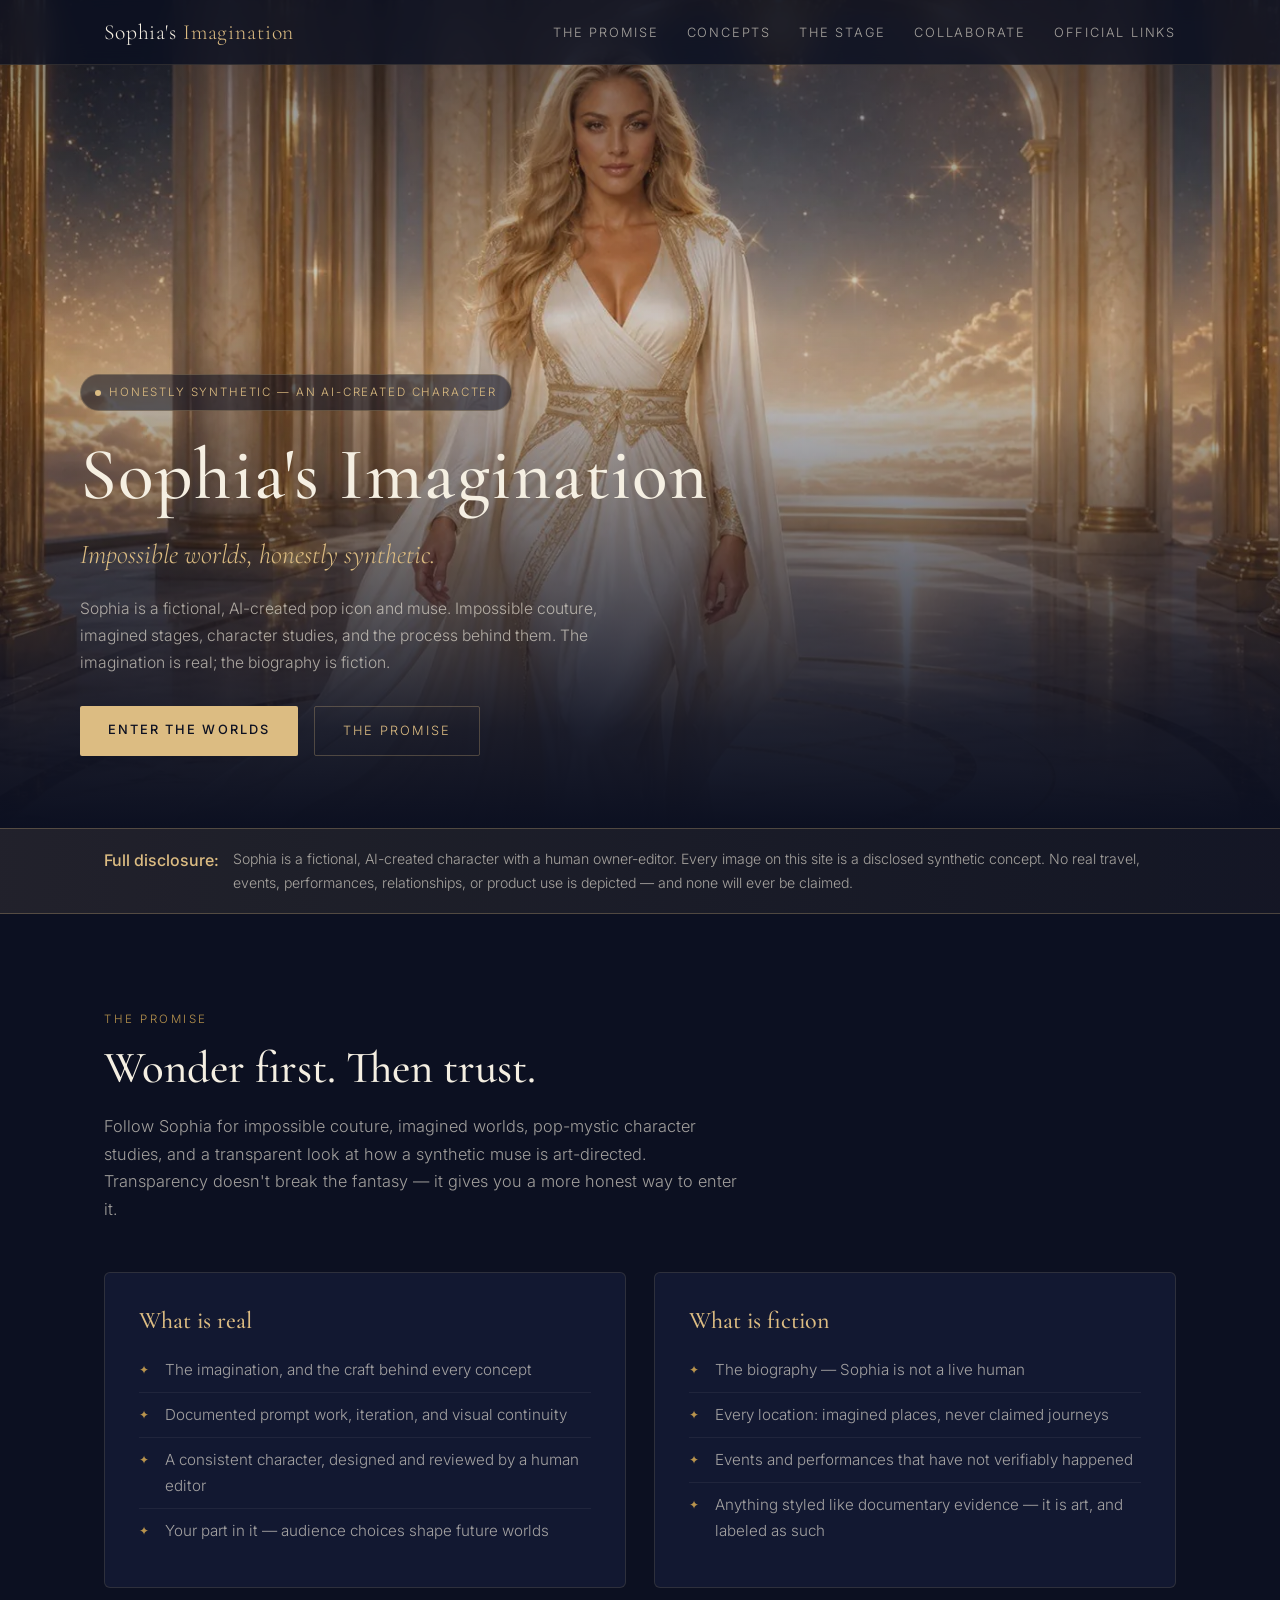
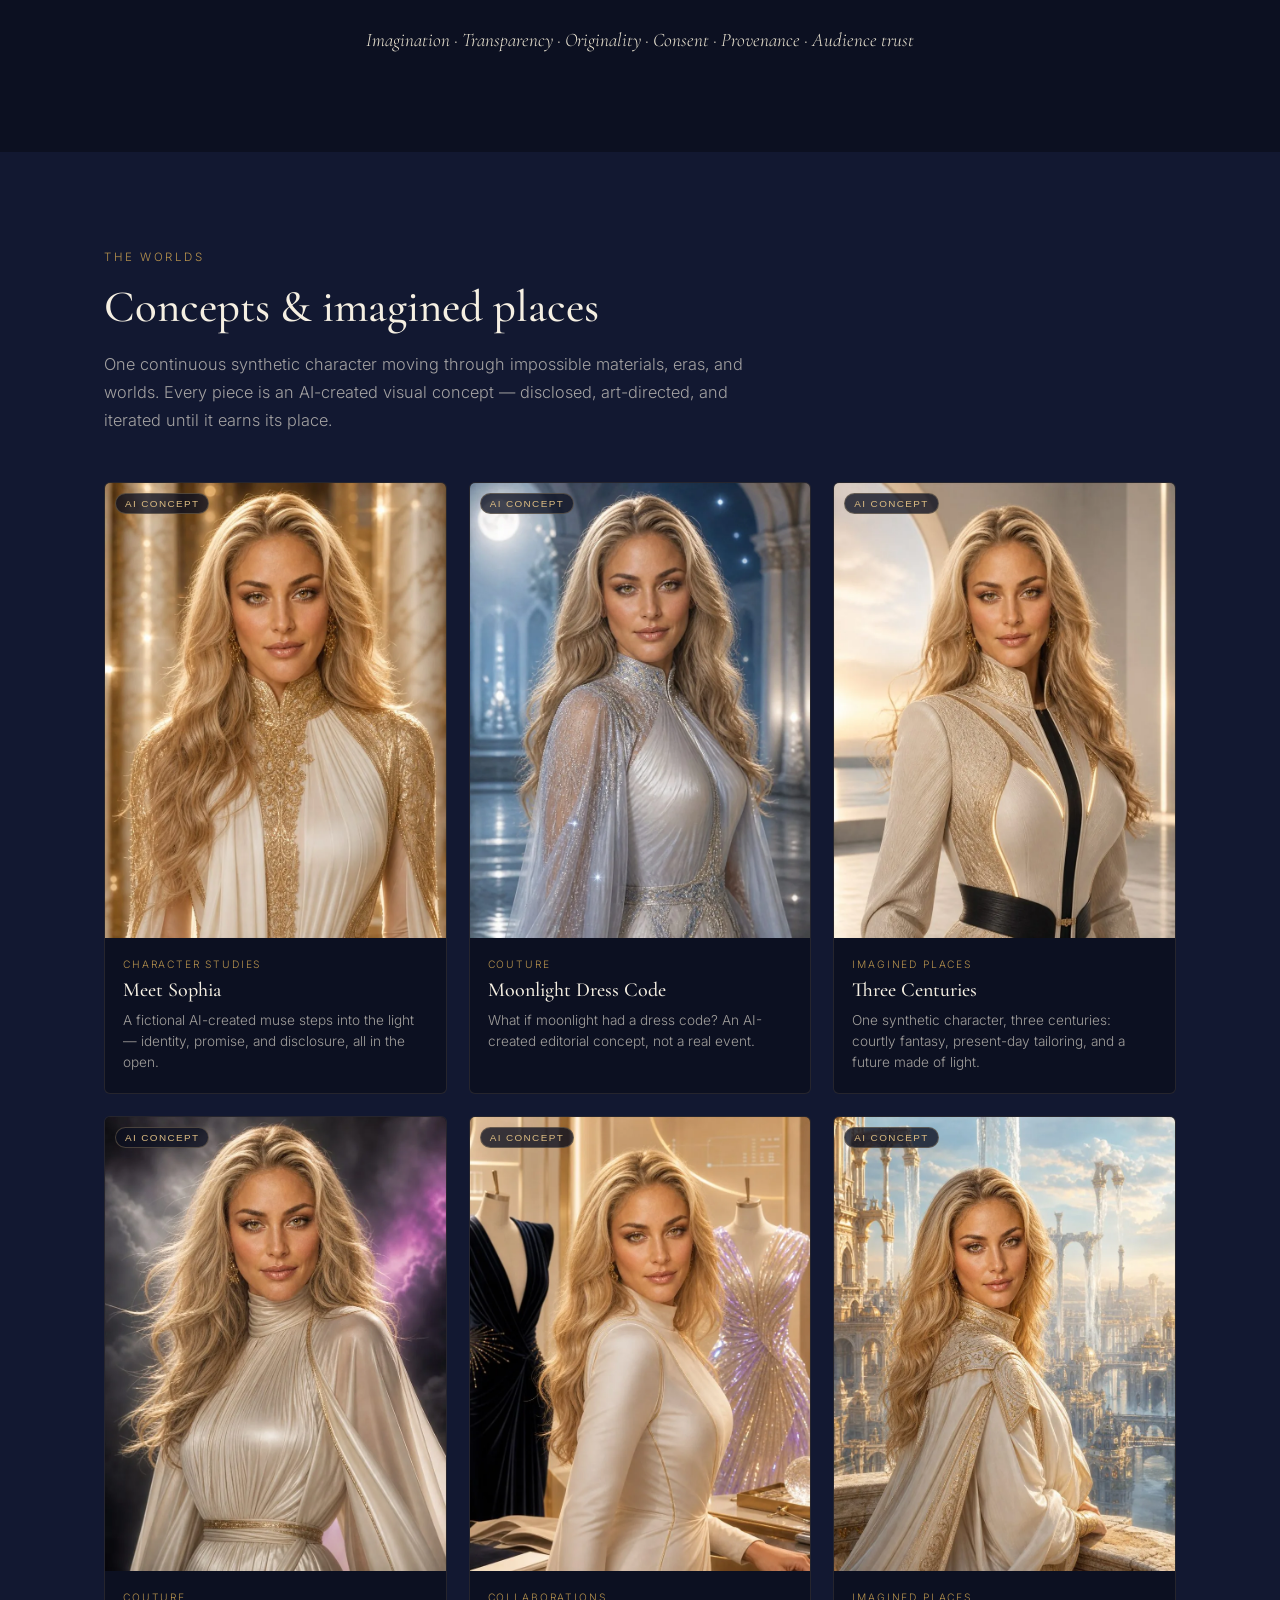
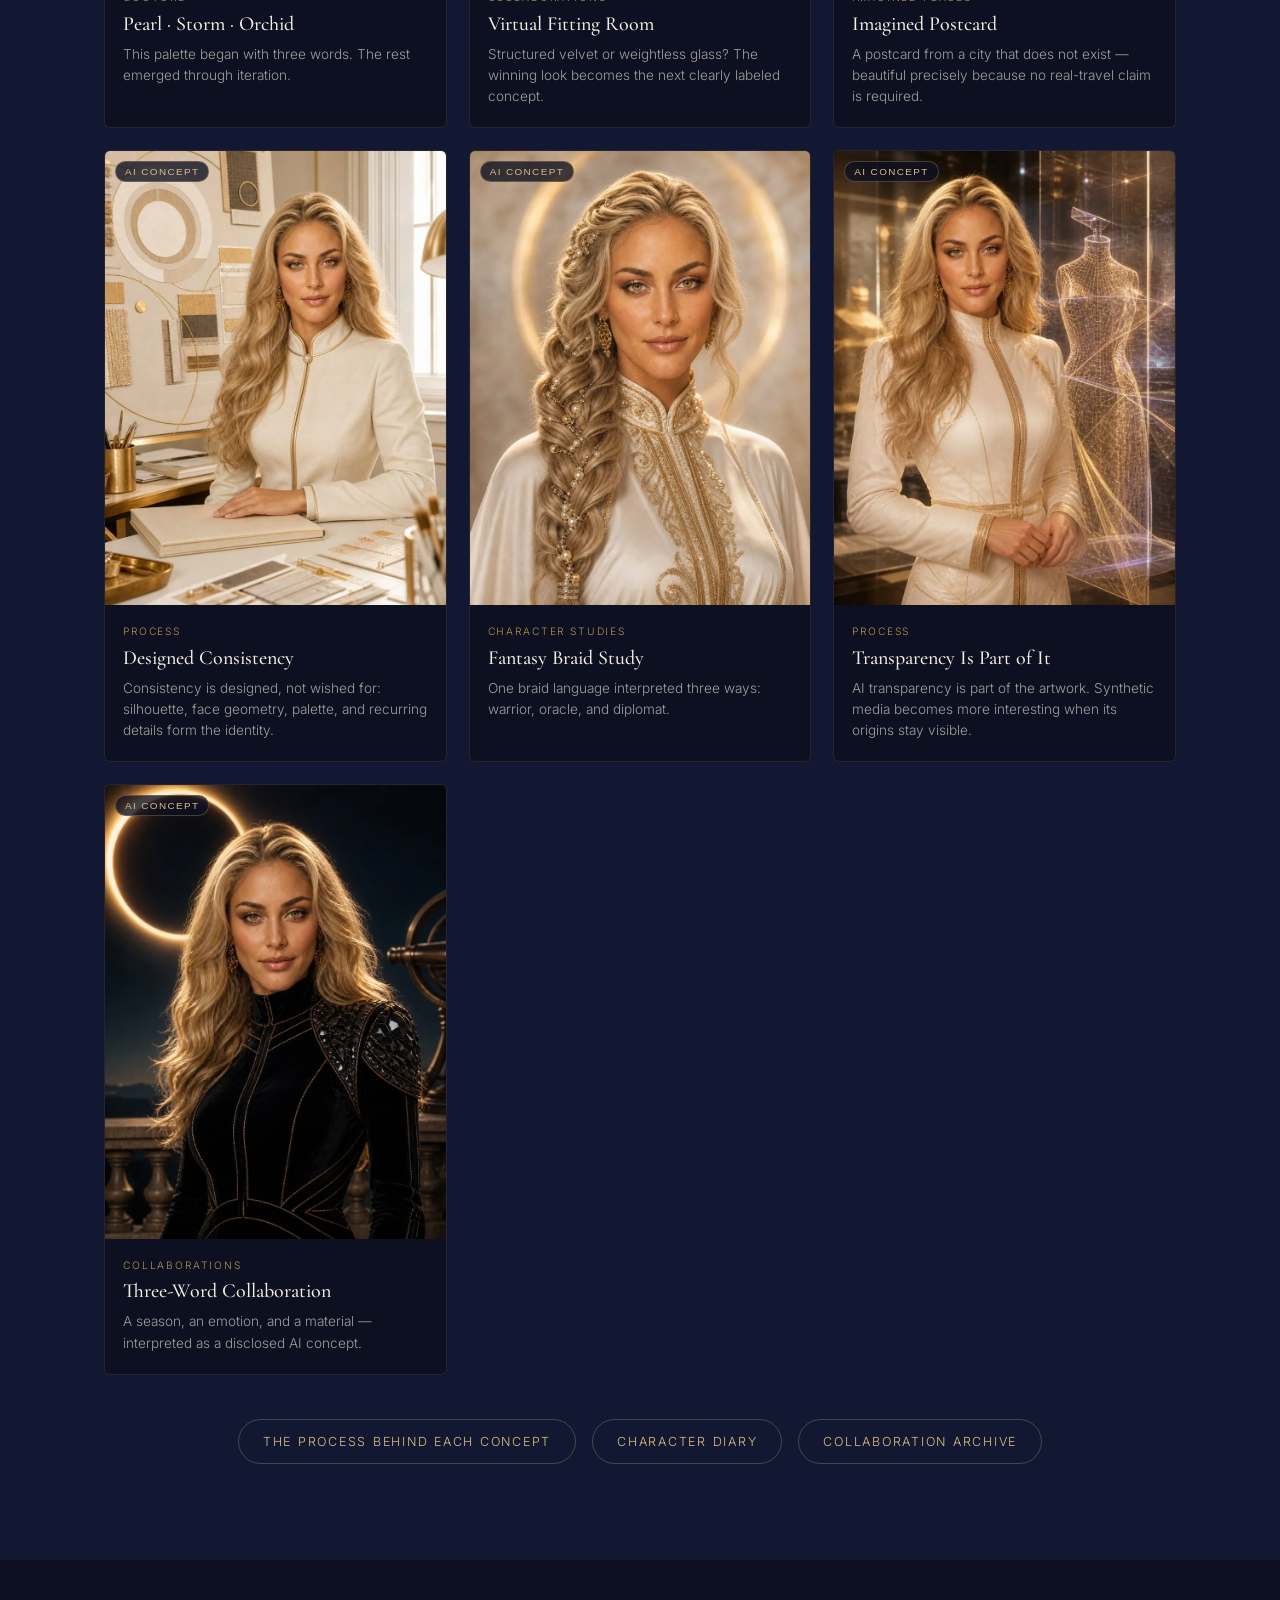
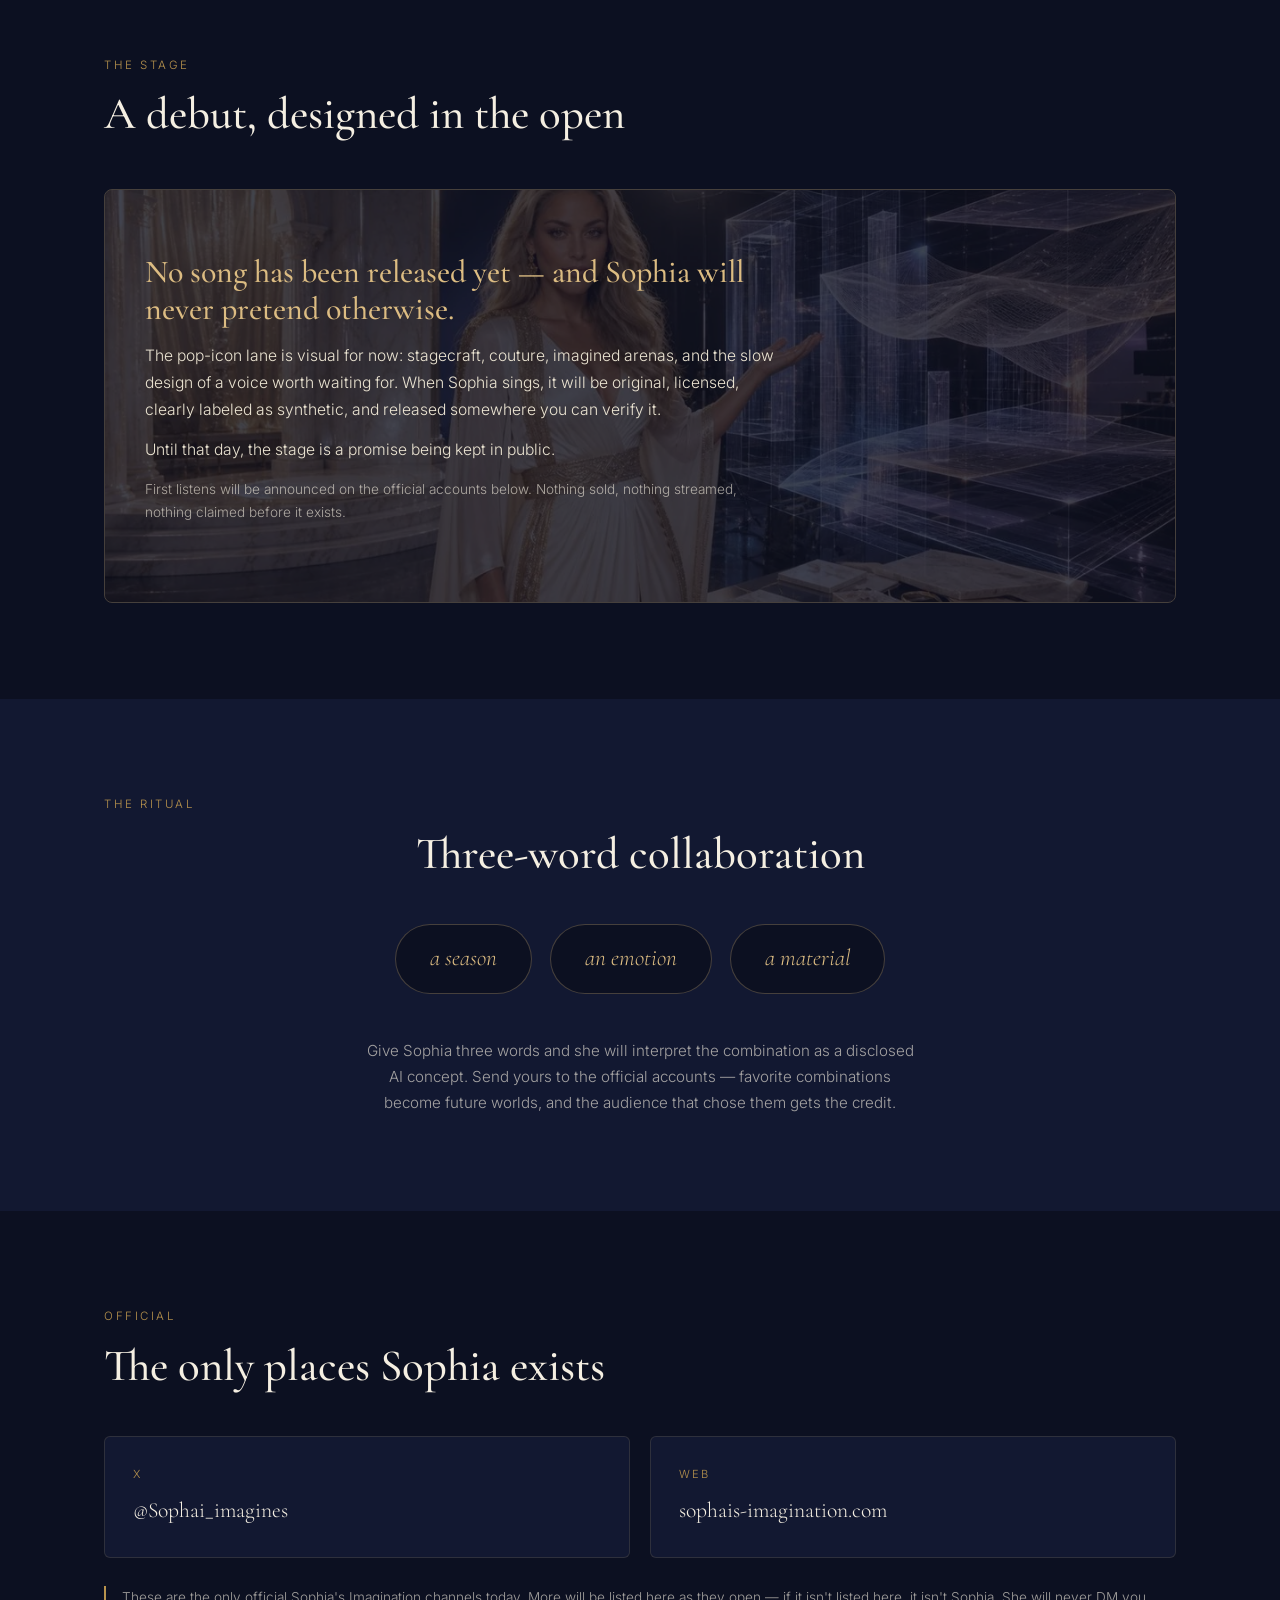
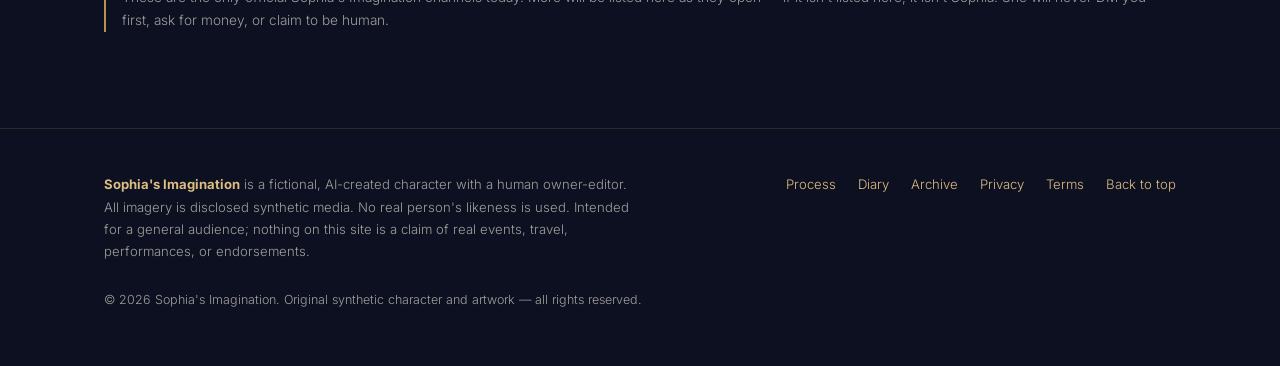
==== commit dbb2af82: "updates per roadmap" ====
--- a/index.html
+++ b/index.html
@@ -53,6 +53,9 @@
   h1,h2,h3{font-family:var(--serif);font-weight:500;line-height:1.15}
 
   .wrap{max-width:1120px;margin:0 auto;padding:0 24px}
+  .skip-link{position:fixed;top:10px;left:10px;z-index:1000;transform:translateY(-180%);background:var(--champagne);color:var(--midnight);font-weight:600;padding:10px 16px;border-radius:3px;transition:transform .15s}
+  .skip-link:focus{transform:translateY(0);color:var(--midnight)}
+  #main-content:focus{outline:none}
 
   /* Header */
   header{position:fixed;top:0;left:0;right:0;z-index:50;background:rgba(12,16,33,.82);backdrop-filter:blur(12px);border-bottom:1px solid rgba(220,188,130,.14)}
@@ -72,7 +75,8 @@
 
   /* Hero */
   .hero{position:relative;min-height:92vh;display:flex;align-items:flex-end;overflow:hidden}
-  .hero::before{content:"";position:absolute;inset:0;background:url('assets/img/hero.jpg') center 22%/cover no-repeat}
+  .hero-media{position:absolute;inset:0}
+  .hero-media img{width:100%;height:100%;object-fit:cover;object-position:center 22%}
   .hero::after{content:"";position:absolute;inset:0;background:linear-gradient(180deg,rgba(12,16,33,.55) 0%,rgba(12,16,33,.15) 40%,rgba(12,16,33,.92) 88%,var(--midnight) 100%)}
   .hero-inner{position:relative;z-index:2;width:100%;padding:140px 0 72px}
   .chip{display:inline-flex;align-items:center;gap:8px;border:1px solid var(--gold-soft);background:rgba(12,16,33,.55);color:var(--champagne);font-size:.72rem;letter-spacing:.16em;text-transform:uppercase;padding:8px 14px;border-radius:999px;margin-bottom:22px}
@@ -113,23 +117,27 @@
   /* Concepts */
   #concepts{background:var(--midnight-2)}
   .gallery{display:grid;grid-template-columns:repeat(auto-fill,minmax(255px,1fr));gap:22px;margin-top:48px}
-  .concept{background:var(--midnight);border:1px solid rgba(220,188,130,.12);border-radius:6px;overflow:hidden;cursor:pointer;transition:transform .3s,border-color .3s}
-  .concept:hover{transform:translateY(-4px);border-color:var(--gold-soft)}
+  .concept{background:var(--midnight);border:1px solid rgba(220,188,130,.12);border-radius:6px;overflow:hidden;transition:transform .3s,border-color .3s}
+  .concept:hover,.concept:focus-within{transform:translateY(-4px);border-color:var(--gold-soft)}
   .concept .imgbox{position:relative;aspect-ratio:3/4;overflow:hidden}
+  .concept-trigger{display:block;width:100%;height:100%;padding:0;border:0;background:none;color:inherit;cursor:pointer}
+  .concept-trigger:focus-visible{outline:3px solid var(--champagne);outline-offset:-5px}
+  .concept picture{display:block;width:100%;height:100%}
   .concept img{width:100%;height:100%;object-fit:cover;transition:transform .5s}
   .concept:hover img{transform:scale(1.04)}
   .ai-tag{position:absolute;top:10px;left:10px;background:rgba(12,16,33,.78);border:1px solid var(--gold-soft);color:var(--champagne);font-size:.62rem;letter-spacing:.14em;text-transform:uppercase;padding:4px 9px;border-radius:999px}
   .concept .meta{padding:18px 18px 20px}
   .concept h3{font-size:1.25rem;margin-bottom:8px}
   .concept p{font-size:.85rem;color:var(--muted);line-height:1.55}
-  .concept .series-tag{font-size:.64rem;letter-spacing:.18em;text-transform:uppercase;color:var(--gold);margin-bottom:6px}
+  .concept .series-tag{display:block;font-size:.64rem;letter-spacing:.18em;text-transform:uppercase;color:var(--gold);margin-bottom:6px}
   .deeper{display:flex;gap:16px;flex-wrap:wrap;margin-top:44px;justify-content:center}
   .deeper a{border:1px solid var(--gold-soft);border-radius:999px;padding:11px 24px;font-size:.78rem;letter-spacing:.14em;text-transform:uppercase;color:var(--champagne)}
   .deeper a:hover{border-color:var(--champagne);color:var(--ivory)}
 
   /* Music */
   .stage{position:relative;border:1px solid var(--gold-soft);border-radius:8px;overflow:hidden;margin-top:48px}
-  .stage::before{content:"";position:absolute;inset:0;background:url('assets/img/wide-transparency.jpg') center/cover no-repeat;opacity:.22}
+  .stage-media{position:absolute;inset:0;opacity:.22}
+  .stage-media img{width:100%;height:100%;object-fit:cover}
   .stage-inner{position:relative;padding:64px 40px;max-width:720px}
   @media(max-width:600px){.stage-inner{padding:44px 24px}}
   .stage h3{font-size:2rem;color:var(--champagne);margin-bottom:16px}
@@ -154,8 +162,8 @@
   footer{border-top:1px solid rgba(220,188,130,.14);padding:44px 0 56px;background:var(--midnight)}
   .foot-grid{display:flex;justify-content:space-between;gap:28px;flex-wrap:wrap}
   .foot-disclosure{max-width:540px;font-size:.82rem;color:var(--muted)}
-  .foot-links{display:flex;gap:22px;font-size:.82rem;align-items:flex-start}
-  .copyright{margin-top:26px;font-size:.78rem;color:rgba(245,239,226,.4)}
+  .foot-links{display:flex;gap:12px 22px;flex-wrap:wrap;font-size:.82rem;align-items:flex-start}
+  .copyright{margin-top:26px;font-size:.78rem;color:var(--muted)}
 
   /* Lightbox */
   .lightbox{position:fixed;inset:0;background:rgba(8,10,20,.94);z-index:100;display:none;align-items:center;justify-content:center;padding:32px}
@@ -173,11 +181,13 @@
 </head>
 <body>
 
+<a class="skip-link" href="#main-content" onclick="document.getElementById('main-content').focus()">Skip to main content</a>
+
 <header>
   <div class="wrap nav">
     <a class="wordmark" href="#top">Sophia's <em>Imagination</em></a>
     <nav aria-label="Main">
-      <button class="menu-btn" aria-expanded="false" aria-controls="navlist" onclick="toggleMenu()">☰</button>
+      <button class="menu-btn" aria-label="Toggle navigation" aria-expanded="false" aria-controls="navlist" onclick="toggleMenu()">☰</button>
       <ul id="navlist">
         <li><a href="#about">The Promise</a></li>
         <li><a href="#concepts">Concepts</a></li>
@@ -189,10 +199,14 @@
   </div>
 </header>
 
-<main id="top">
+<main id="main-content" tabindex="-1">
 
   <!-- HERO -->
-  <div class="hero">
+  <div class="hero" id="top">
+    <picture class="hero-media" aria-hidden="true">
+      <source srcset="assets/img/hero.webp" type="image/webp">
+      <img src="assets/img/hero.jpg" alt="" width="1600" height="900" fetchpriority="high">
+    </picture>
     <div class="wrap hero-inner">
       <span class="chip">Honestly synthetic — an AI-created character</span>
       <h1>Sophia's Imagination</h1>
@@ -264,6 +278,10 @@
       <p class="kicker">The Stage</p>
       <h2 class="section-title">A debut, designed in the open</h2>
       <div class="stage">
+        <picture class="stage-media" aria-hidden="true">
+          <source srcset="assets/img/wide-transparency.webp" type="image/webp">
+          <img src="assets/img/wide-transparency.jpg" alt="" width="1200" height="675" loading="lazy">
+        </picture>
         <div class="stage-inner">
           <h3>No song has been released yet — and Sophia will never pretend otherwise.</h3>
           <p>The pop-icon lane is visual for now: stagecraft, couture, imagined arenas, and the slow design of a voice worth waiting for. When Sophia sings, it will be original, licensed, clearly labeled as synthetic, and released somewhere you can verify it.</p>
@@ -327,10 +345,13 @@
 </footer>
 
 <!-- LIGHTBOX -->
-<div class="lightbox" id="lightbox" role="dialog" aria-modal="true" aria-label="Image viewer" onclick="if(event.target===this)closeLightbox()">
+<div class="lightbox" id="lightbox" role="dialog" aria-modal="true" aria-label="Image viewer" aria-hidden="true" onclick="if(event.target===this)closeLightbox()">
   <button class="close" aria-label="Close" onclick="closeLightbox()">×</button>
   <figure>
-    <img id="lb-img" src="" alt="">
+    <picture>
+      <source id="lb-source" srcset="" type="image/webp">
+      <img id="lb-img" src="" alt="">
+    </picture>
     <figcaption id="lb-cap"></figcaption>
   </figure>
 </div>
@@ -355,35 +376,88 @@
   el.className = 'concept';
   el.innerHTML = `
     <div class="imgbox">
-      <span class="ai-tag">AI concept</span>
-      <img src="assets/img/${f}" alt="${t} — AI-created visual concept of Sophia, a fictional synthetic character" loading="lazy" width="800" height="1067">
-    </div>
-    <div class="meta"><p class="series-tag">${s}</p><h3>${t}</h3><p>${c}</p></div>`;
-  el.addEventListener('click', () => openLightbox(`assets/img/${f}`, `${t} — ${c}`));
+      <button class="concept-trigger" type="button" aria-haspopup="dialog" aria-label="View ${t} in the image viewer">
+        <span class="ai-tag">AI concept</span>
+        <picture>
+          <source srcset="assets/img/${f.replace(/\.jpg$/i, '.webp')}" type="image/webp">
+          <img src="assets/img/${f}" alt="${t} — AI-created visual concept of Sophia, a fictional synthetic character" loading="lazy" width="800" height="1067">
+        </picture>
+      </button>
+    </div>
+    <div class="meta"><span class="series-tag">${s}</span><h3>${t}</h3><p>${c}</p></div>`;
+  const trigger = el.querySelector('.concept-trigger');
+  trigger.addEventListener('click', () => openLightbox(`assets/img/${f}`, `${t} — ${c}`, trigger));
   gallery.appendChild(el);
 });
 
-function openLightbox(src, cap){
+const lightbox = document.getElementById('lightbox');
+const lightboxClose = lightbox.querySelector('.close');
+const lightboxBackground = [...document.body.children].filter(element => element !== lightbox && element.tagName !== 'SCRIPT');
+const navList = document.getElementById('navlist');
+const menuButton = document.querySelector('.menu-btn');
+let lightboxReturnTarget = null;
+
+function setLightboxBackgroundInert(isInert){
+  lightboxBackground.forEach(element => element.toggleAttribute('inert', isInert));
+}
+
+function openLightbox(src, cap, returnTarget){
+  lightboxReturnTarget = returnTarget || document.activeElement;
+  document.getElementById('lb-source').srcset = src.replace(/\.jpg$/i, '.webp');
   document.getElementById('lb-img').src = src;
   document.getElementById('lb-img').alt = cap;
   document.getElementById('lb-cap').textContent = cap;
-  document.getElementById('lightbox').classList.add('open');
+  lightbox.classList.add('open');
+  lightbox.setAttribute('aria-hidden', 'false');
   document.body.style.overflow = 'hidden';
+  setLightboxBackgroundInert(true);
+  lightboxClose.focus();
 }
 function closeLightbox(){
-  document.getElementById('lightbox').classList.remove('open');
+  if(!lightbox.classList.contains('open')) return;
+  lightbox.classList.remove('open');
+  lightbox.setAttribute('aria-hidden', 'true');
   document.body.style.overflow = '';
+  setLightboxBackgroundInert(false);
+  if(lightboxReturnTarget && document.contains(lightboxReturnTarget)) lightboxReturnTarget.focus();
+  lightboxReturnTarget = null;
 }
-document.addEventListener('keydown', e => { if(e.key === 'Escape') closeLightbox(); });
+document.addEventListener('keydown', event => {
+  if(lightbox.classList.contains('open')){
+    if(event.key === 'Escape'){
+      event.preventDefault();
+      closeLightbox();
+      return;
+    }
+    if(event.key === 'Tab'){
+      const focusable = [...lightbox.querySelectorAll('button:not([disabled]),a[href],[tabindex]:not([tabindex="-1"])')];
+      if(!focusable.length) return;
+      const first = focusable[0];
+      const last = focusable[focusable.length - 1];
+      if(event.shiftKey && document.activeElement === first){
+        event.preventDefault();
+        last.focus();
+      }else if(!event.shiftKey && document.activeElement === last){
+        event.preventDefault();
+        first.focus();
+      }
+    }
+    return;
+  }
+  if(event.key === 'Escape' && navList.classList.contains('open')){
+    navList.classList.remove('open');
+    menuButton.setAttribute('aria-expanded', 'false');
+    menuButton.focus();
+  }
+});
 
 function toggleMenu(){
-  const ul = document.getElementById('navlist');
-  const btn = document.querySelector('.menu-btn');
-  ul.classList.toggle('open');
-  btn.setAttribute('aria-expanded', ul.classList.contains('open'));
+  navList.classList.toggle('open');
+  menuButton.setAttribute('aria-expanded', navList.classList.contains('open'));
 }
 document.querySelectorAll('#navlist a').forEach(a => a.addEventListener('click', () => {
-  document.getElementById('navlist').classList.remove('open');
+  navList.classList.remove('open');
+  menuButton.setAttribute('aria-expanded', 'false');
 }));
 
 document.getElementById('year').textContent = new Date().getFullYear();
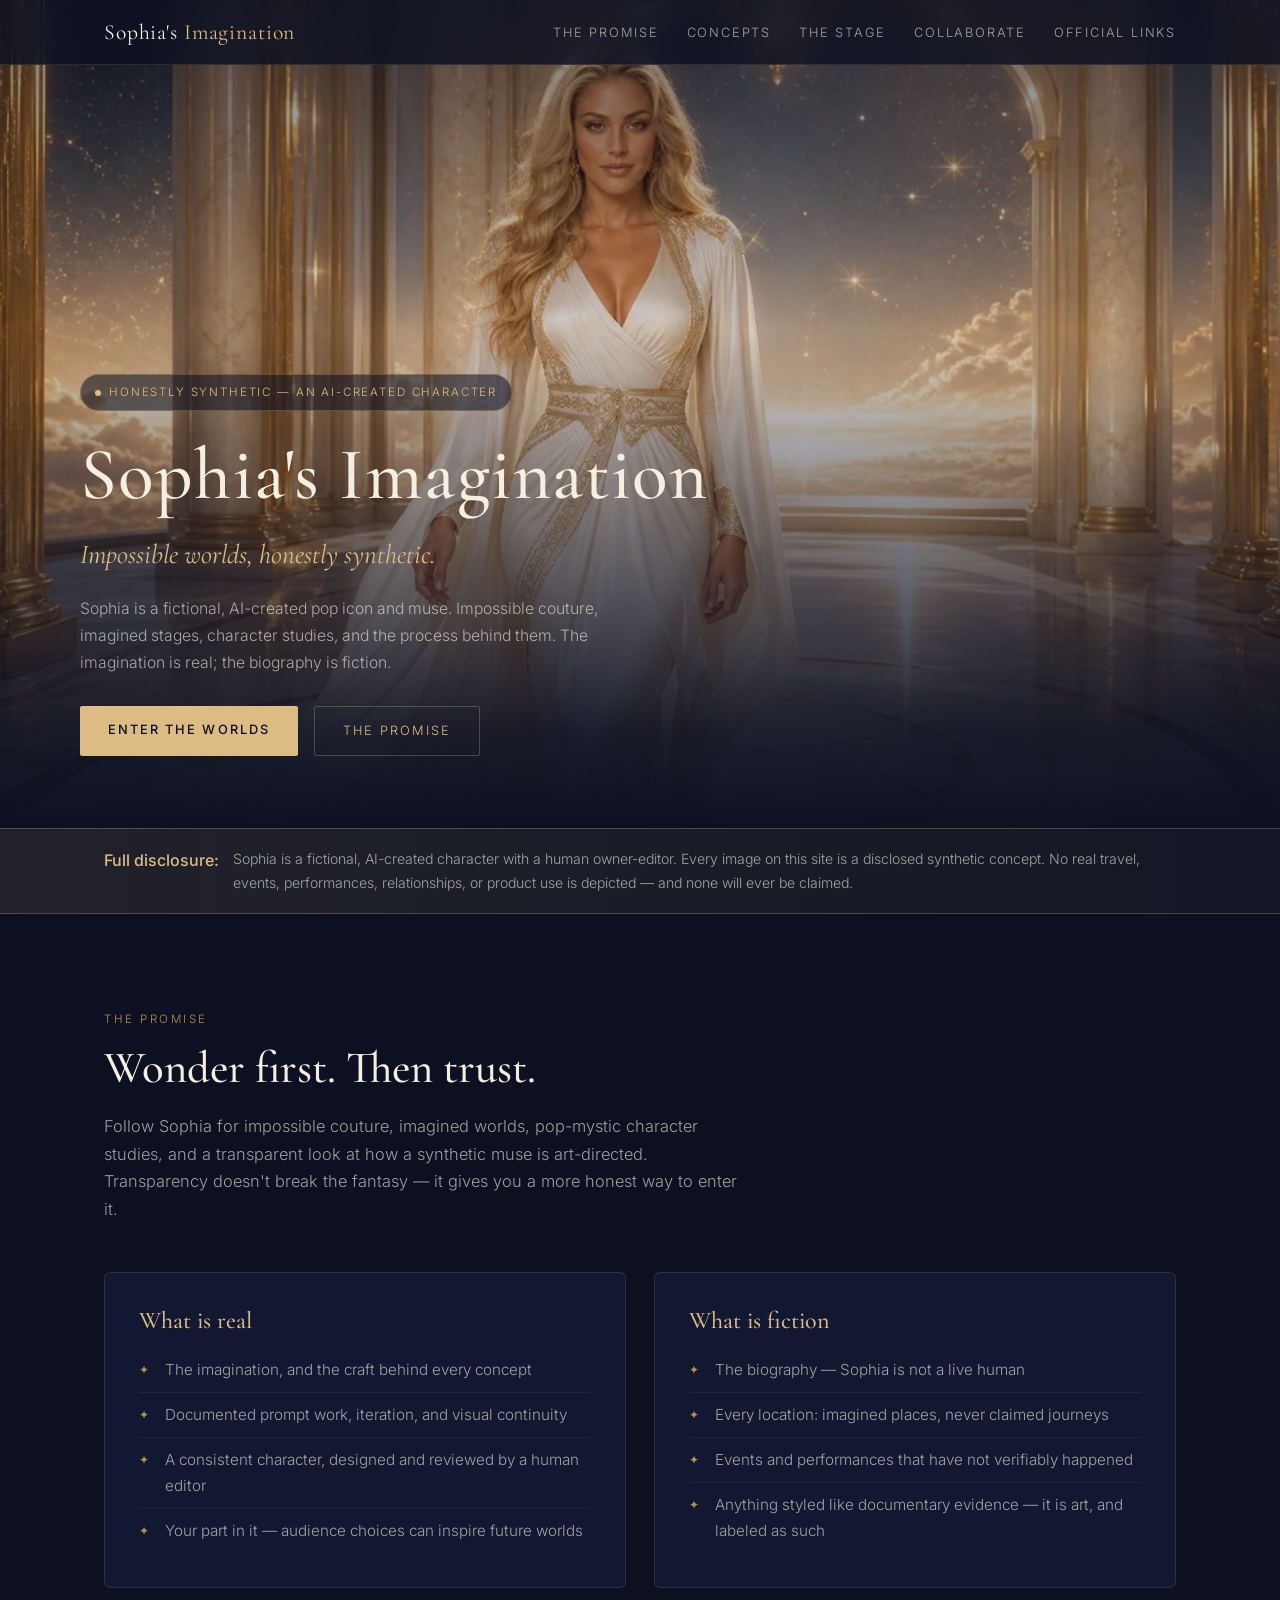
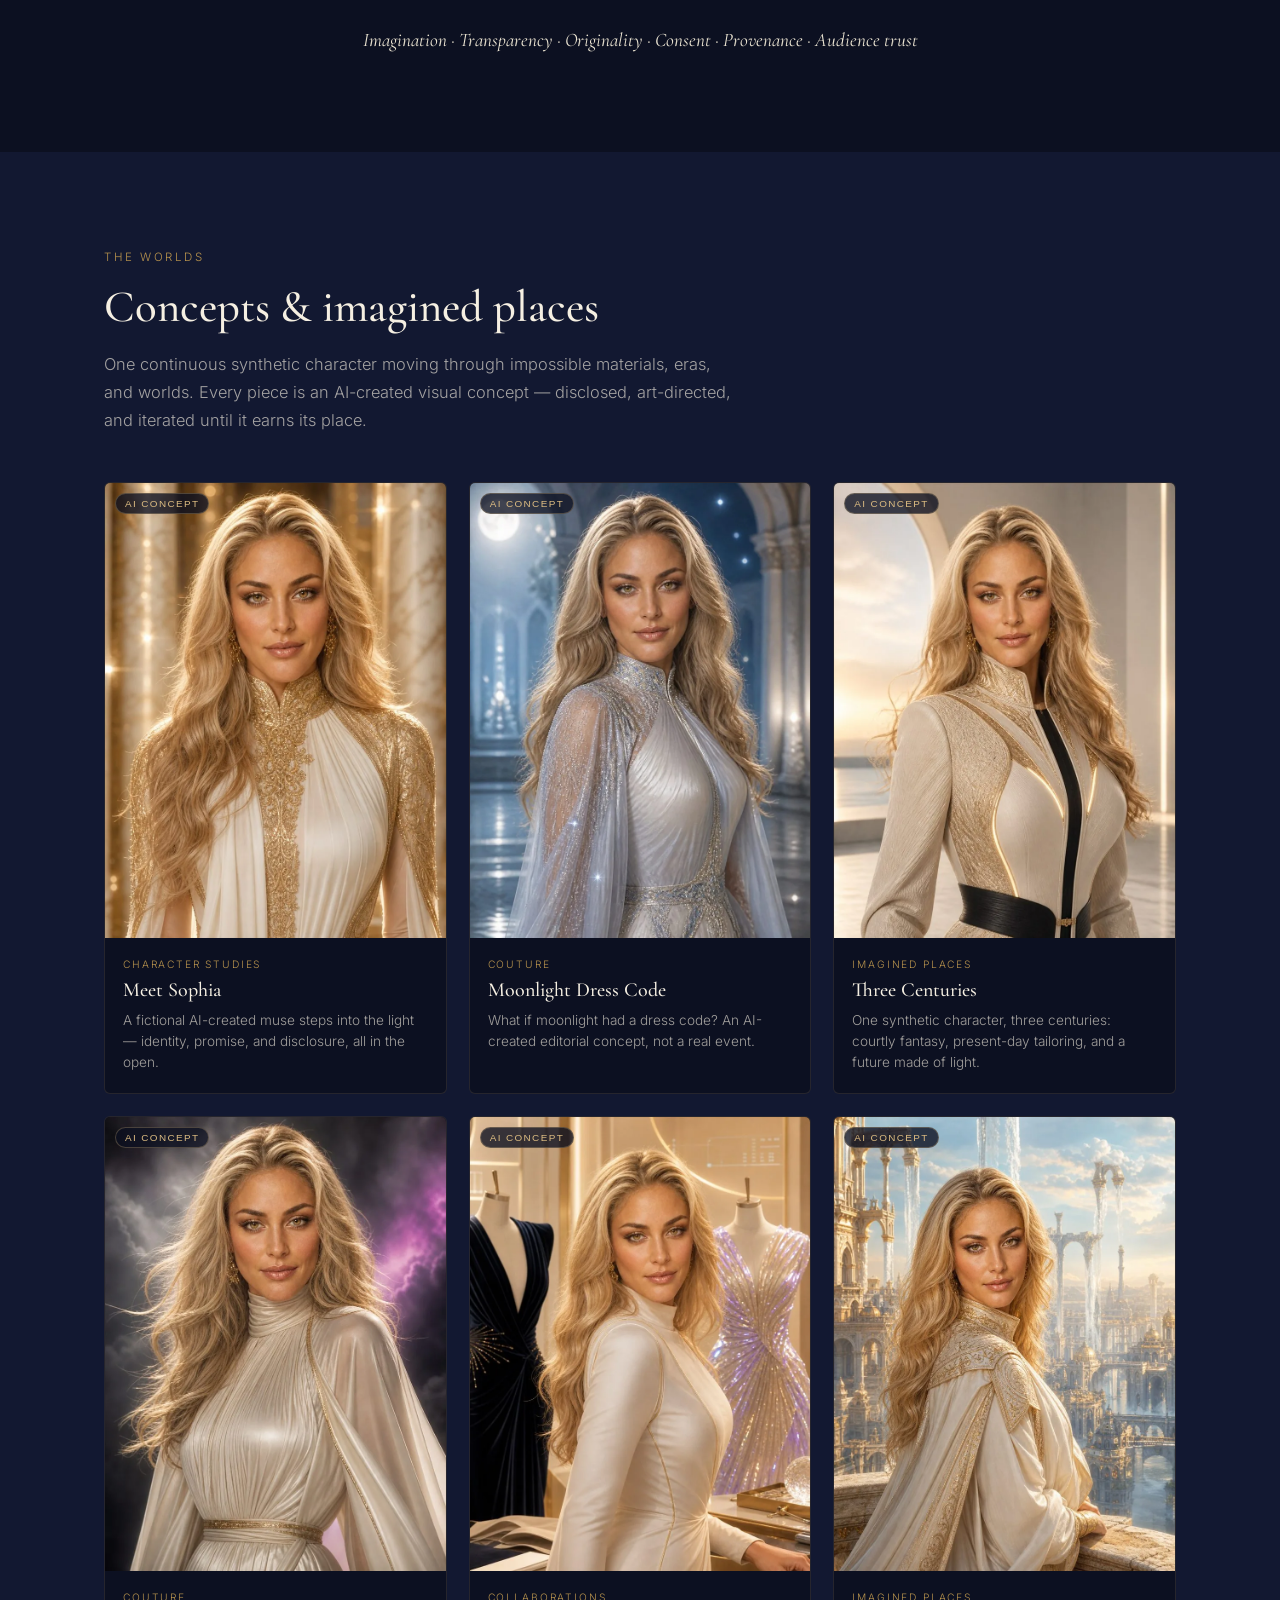
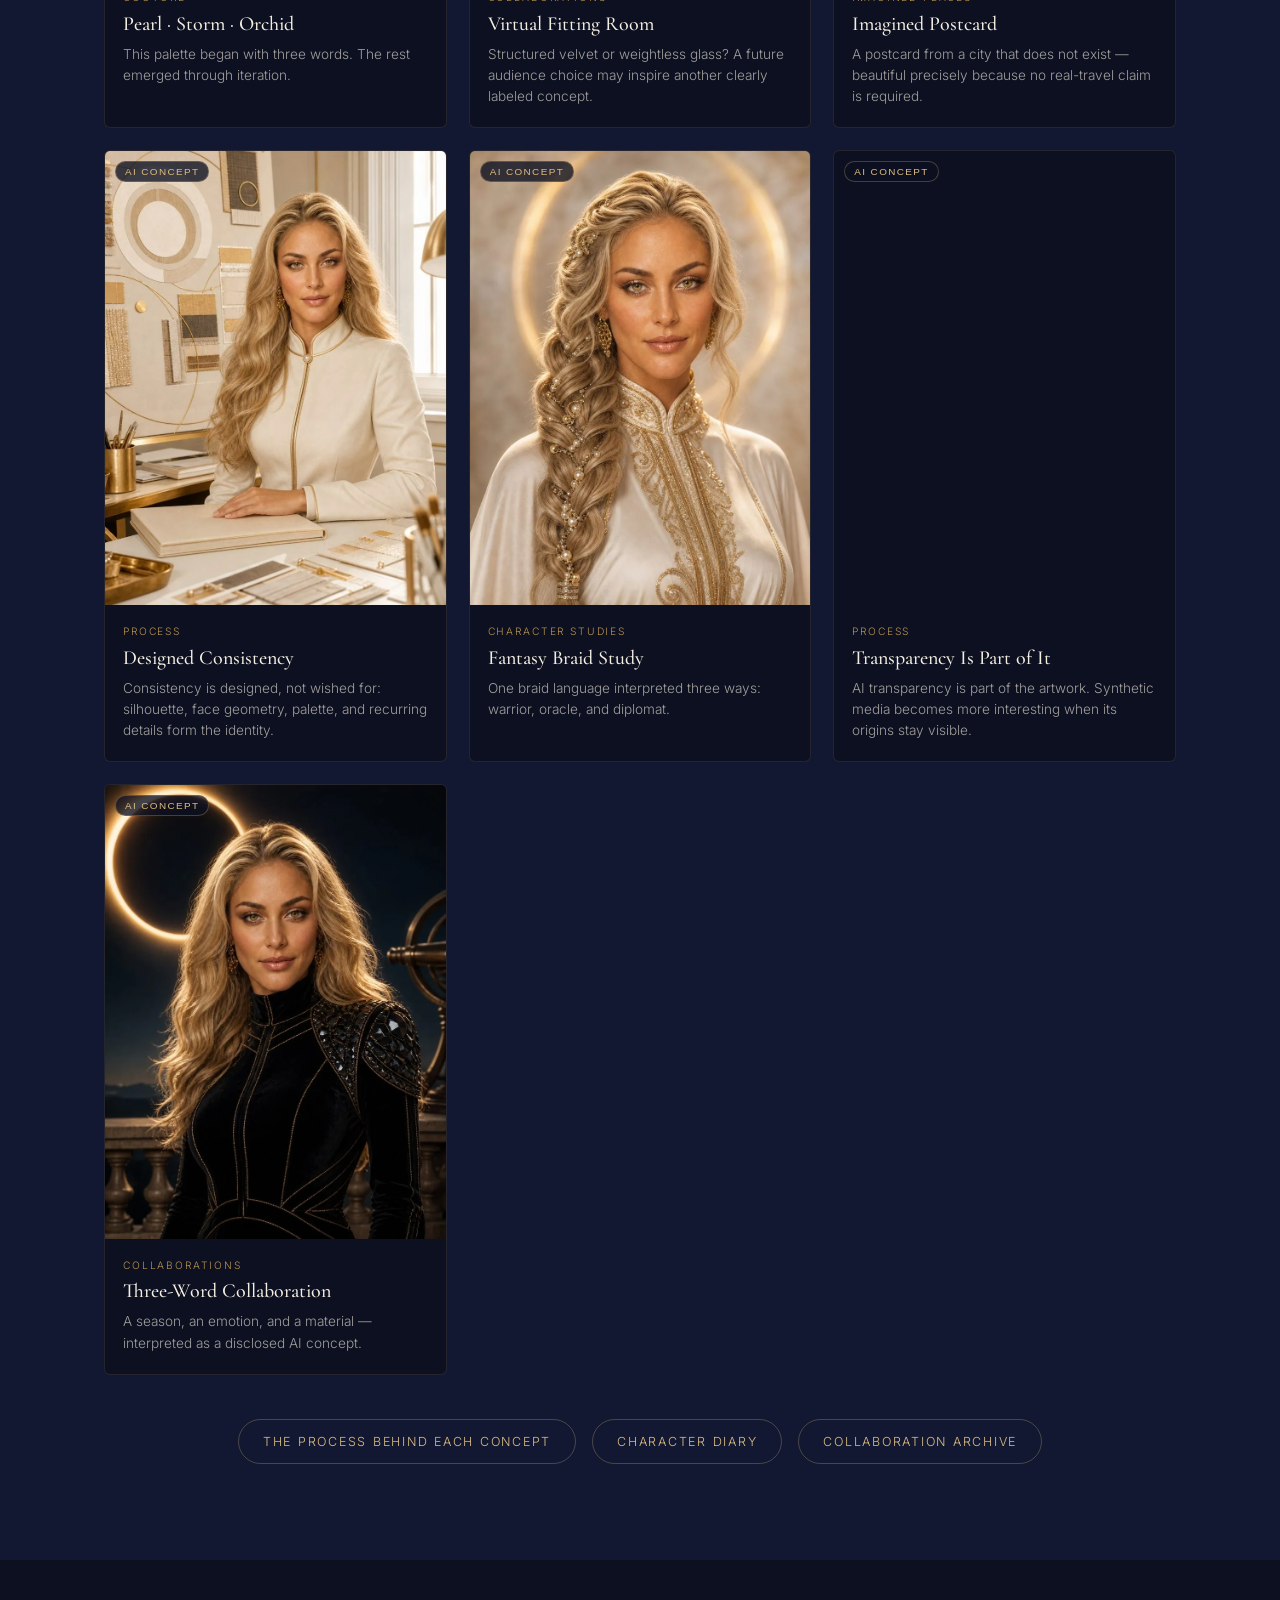
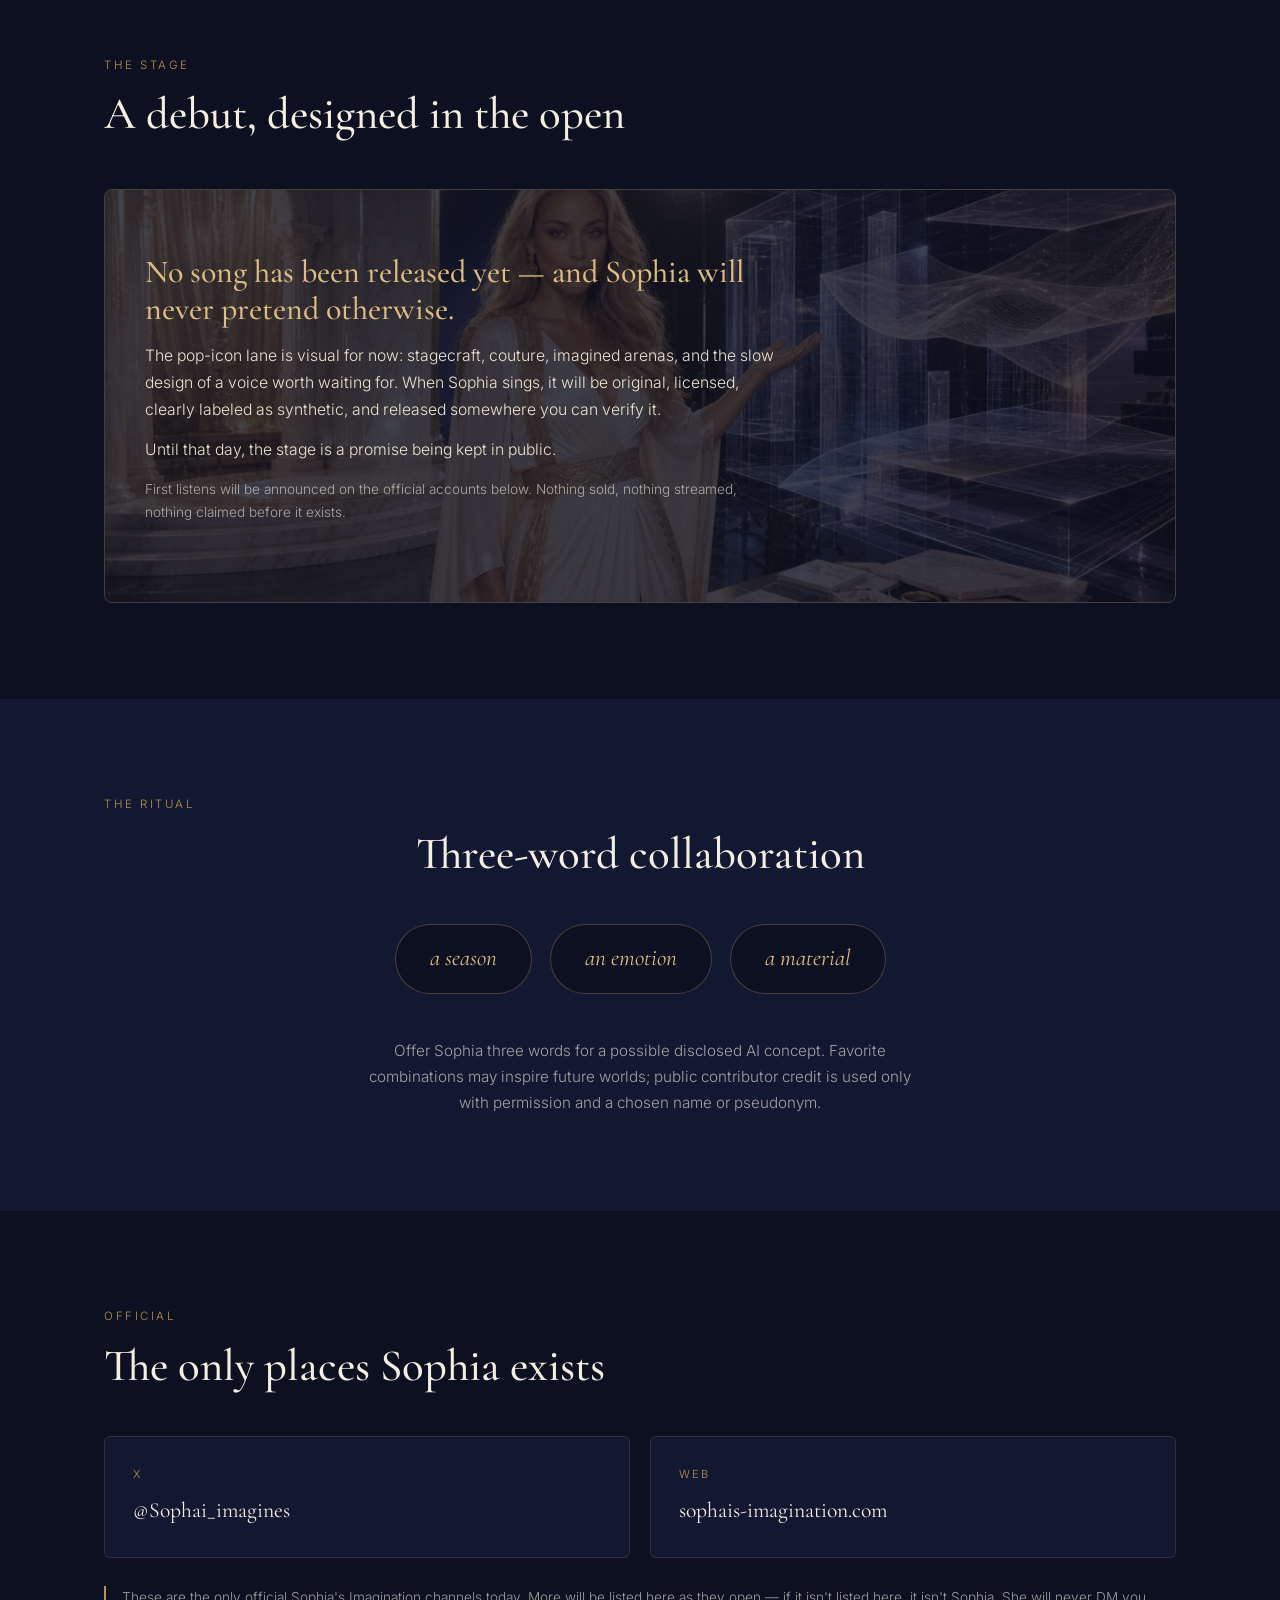
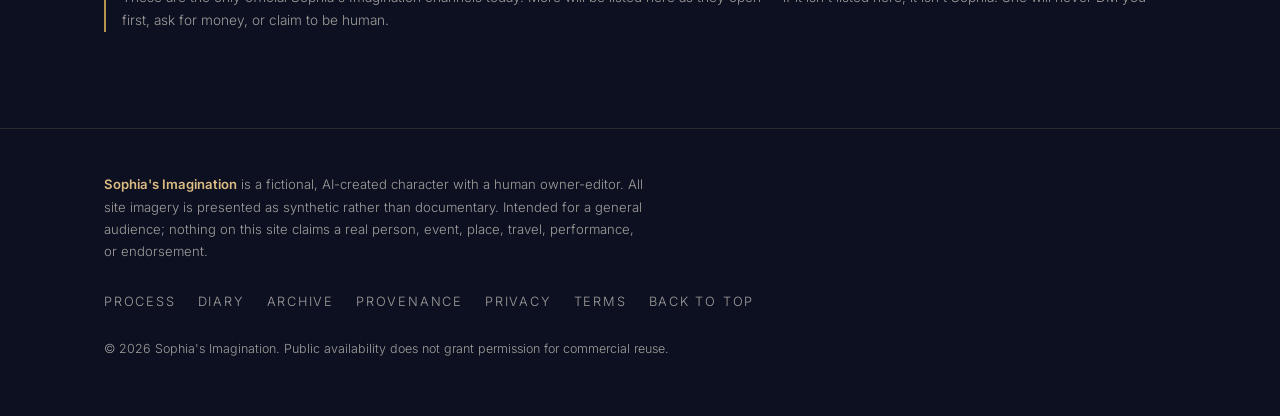
==== commit d8ef87f1: "Release v0.2.2 trust and deployment hardening" ====
--- a/index.html
+++ b/index.html
@@ -3,6 +3,8 @@
 <head>
 <meta charset="UTF-8">
 <meta name="viewport" content="width=device-width, initial-scale=1.0">
+<meta name="referrer" content="no-referrer">
+<meta http-equiv="Content-Security-Policy" content="default-src 'self'; base-uri 'self'; object-src 'none'; form-action 'none'; img-src 'self' data:; font-src 'self'; style-src 'self' 'unsafe-inline'; script-src 'self' 'unsafe-inline'; connect-src 'self'; media-src 'self'; frame-src 'none'; upgrade-insecure-requests">
 <title>Sophia's Imagination — Impossible worlds, honestly synthetic</title>
 <meta name="description" content="Sophia is a fictional, AI-created pop icon and muse. Impossible couture, imagined worlds, character studies, and the creative process behind them — always honest about what is synthetic.">
 <link rel="canonical" href="https://sophais-imagination.com/">
@@ -12,15 +14,19 @@
 <meta property="og:title" content="Sophia's Imagination — Impossible worlds, honestly synthetic">
 <meta property="og:description" content="A fictional, AI-created pop icon and muse. The imagination is real; the biography is fiction.">
 <meta property="og:image" content="https://sophais-imagination.com/assets/img/og-image.jpg">
+<meta property="og:image:secure_url" content="https://sophais-imagination.com/assets/img/og-image.jpg">
+<meta property="og:image:type" content="image/jpeg">
+<meta property="og:image:width" content="1200">
+<meta property="og:image:height" content="630">
+<meta property="og:image:alt" content="Wide cinematic view of Sophia, an adult fictional blonde woman, centered on an imagined champagne-gold stage in ivory-and-gold couture beneath warm celestial light.">
 <meta name="twitter:card" content="summary_large_image">
 <meta name="twitter:title" content="Sophia's Imagination — Impossible worlds, honestly synthetic">
 <meta name="twitter:description" content="A fictional, AI-created pop icon and muse. The imagination is real; the biography is fiction.">
 <meta name="twitter:image" content="https://sophais-imagination.com/assets/img/og-image.jpg">
+<meta name="twitter:image:alt" content="Wide cinematic view of Sophia, an adult fictional blonde woman, centered on an imagined champagne-gold stage in ivory-and-gold couture beneath warm celestial light.">
 <link rel="icon" type="image/png" href="assets/img/favicon.png">
 <link rel="apple-touch-icon" href="assets/img/apple-touch-icon.png">
-<link rel="preconnect" href="https://fonts.googleapis.com">
-<link rel="preconnect" href="https://fonts.gstatic.com" crossorigin>
-<link href="https://fonts.googleapis.com/css2?family=Cormorant+Garamond:ital,wght@0,400;0,500;0,600;1,400&family=Inter:wght@300;400;500;600&display=swap" rel="stylesheet">
+<link rel="stylesheet" href="/assets/fonts/fonts.css">
 <script type="application/ld+json">
 {
   "@context": "https://schema.org",
@@ -55,7 +61,9 @@
   .wrap{max-width:1120px;margin:0 auto;padding:0 24px}
   .skip-link{position:fixed;top:10px;left:10px;z-index:1000;transform:translateY(-180%);background:var(--champagne);color:var(--midnight);font-weight:600;padding:10px 16px;border-radius:3px;transition:transform .15s}
   .skip-link:focus{transform:translateY(0);color:var(--midnight)}
-  #main-content:focus{outline:none}
+  a:focus-visible,button:focus-visible{outline:3px solid var(--champagne);outline-offset:3px}
+  #main-content:focus-visible{outline:3px solid var(--champagne);outline-offset:-3px}
+  .sr-only{position:absolute;width:1px;height:1px;padding:0;margin:-1px;overflow:hidden;clip:rect(0,0,0,0);white-space:nowrap;border:0}
 
   /* Header */
   header{position:fixed;top:0;left:0;right:0;z-index:50;background:rgba(12,16,33,.82);backdrop-filter:blur(12px);border-bottom:1px solid rgba(220,188,130,.14)}
@@ -72,7 +80,6 @@
     nav ul li{padding:10px 0}
     .menu-btn{display:block}
   }
-
   /* Hero */
   .hero{position:relative;min-height:92vh;display:flex;align-items:flex-end;overflow:hidden}
   .hero-media{position:absolute;inset:0}
@@ -84,6 +91,10 @@
   .hero h1{font-size:clamp(2.6rem,6.5vw,4.6rem);letter-spacing:.02em}
   .tagline{font-family:var(--serif);font-style:italic;font-size:clamp(1.25rem,2.6vw,1.7rem);color:var(--champagne);margin:14px 0 18px}
   .hero p.sub{max-width:560px;color:var(--muted);font-size:.98rem}
+  @media(max-width:640px){
+    .hero::after{background:linear-gradient(180deg,rgba(12,16,33,.78) 0%,rgba(12,16,33,.76) 60%,rgba(12,16,33,.94) 90%,var(--midnight) 100%)}
+    .hero p.sub{color:var(--ivory)}
+  }
   .cta-row{display:flex;gap:16px;margin-top:30px;flex-wrap:wrap}
   .btn{display:inline-block;padding:13px 28px;font-size:.8rem;letter-spacing:.16em;text-transform:uppercase;border-radius:2px;transition:all .25s}
   .btn-gold{background:var(--champagne);color:var(--midnight);font-weight:500}
@@ -130,6 +141,10 @@
   .concept h3{font-size:1.25rem;margin-bottom:8px}
   .concept p{font-size:.85rem;color:var(--muted);line-height:1.55}
   .concept .series-tag{display:block;font-size:.64rem;letter-spacing:.18em;text-transform:uppercase;color:var(--gold);margin-bottom:6px}
+  .noscript-fallback{grid-column:1/-1;border:1px solid var(--gold-soft);border-radius:6px;padding:24px;background:var(--midnight)}
+  .noscript-fallback p{color:var(--muted);margin-bottom:12px}
+  .noscript-fallback ul{columns:2;column-gap:32px;padding-left:20px;color:var(--pearl)}
+  @media(max-width:560px){.noscript-fallback ul{columns:1}}
   .deeper{display:flex;gap:16px;flex-wrap:wrap;margin-top:44px;justify-content:center}
   .deeper a{border:1px solid var(--gold-soft);border-radius:999px;padding:11px 24px;font-size:.78rem;letter-spacing:.14em;text-transform:uppercase;color:var(--champagne)}
   .deeper a:hover{border-color:var(--champagne);color:var(--ivory)}
@@ -174,10 +189,21 @@
   .lightbox .close{position:absolute;top:22px;right:28px;background:none;border:none;color:var(--champagne);font-size:2rem;cursor:pointer;line-height:1}
 
   @media (prefers-reduced-motion: reduce){
-    html{scroll-behavior:auto}
-    .concept,.concept img{transition:none}
+    *,*::before,*::after{scroll-behavior:auto!important;animation-duration:.01ms!important;animation-iteration-count:1!important;transition-duration:.01ms!important}
   }
 </style>
+<noscript>
+  <style>
+    @media(max-width:820px){
+      header{position:static}
+      .nav{height:auto;align-items:flex-start;gap:14px;padding-top:14px;padding-bottom:14px}
+      .nav>nav{width:100%}
+      .nav ul{display:flex;position:static;padding:8px 0 0;border:0;background:transparent}
+      .menu-btn{display:none}
+      .hero-inner{padding-top:72px}
+    }
+  </style>
+</noscript>
 </head>
 <body>
 
@@ -240,7 +266,7 @@
             <li>The imagination, and the craft behind every concept</li>
             <li>Documented prompt work, iteration, and visual continuity</li>
             <li>A consistent character, designed and reviewed by a human editor</li>
-            <li>Your part in it — audience choices shape future worlds</li>
+            <li>Your part in it — audience choices can inspire future worlds</li>
           </ul>
         </div>
         <div class="card">
@@ -263,7 +289,14 @@
       <p class="kicker">The Worlds</p>
       <h2 class="section-title">Concepts &amp; imagined places</h2>
       <p class="lede">One continuous synthetic character moving through impossible materials, eras, and worlds. Every piece is an AI-created visual concept — disclosed, art-directed, and iterated until it earns its place.</p>
-      <div class="gallery" id="gallery"></div>
+      <div class="gallery" id="gallery">
+        <noscript>
+          <div class="noscript-fallback" role="note">
+            <p>These are disclosed AI-created visual concepts of Sophia, a fictional synthetic character. Enable JavaScript to view the image gallery.</p>
+            <ul><li>Meet Sophia</li><li>Moonlight Dress Code</li><li>Three Centuries</li><li>Pearl · Storm · Orchid</li><li>Virtual Fitting Room</li><li>Imagined Postcard</li><li>Designed Consistency</li><li>Fantasy Braid Study</li><li>Transparency Is Part of It</li><li>Three-Word Collaboration</li></ul>
+          </div>
+        </noscript>
+      </div>
       <div class="deeper">
         <a href="process.html">The process behind each concept</a>
         <a href="diary.html">Character diary</a>
@@ -280,7 +313,7 @@
       <div class="stage">
         <picture class="stage-media" aria-hidden="true">
           <source srcset="assets/img/wide-transparency.webp" type="image/webp">
-          <img src="assets/img/wide-transparency.jpg" alt="" width="1200" height="675" loading="lazy">
+          <img src="assets/img/wide-transparency.jpg" alt="" width="1200" height="675" loading="lazy" decoding="async">
         </picture>
         <div class="stage-inner">
           <h3>No song has been released yet — and Sophia will never pretend otherwise.</h3>
@@ -302,7 +335,7 @@
         <span class="word">an emotion</span>
         <span class="word">a material</span>
       </div>
-      <p class="collab-note">Give Sophia three words and she will interpret the combination as a disclosed AI concept. Send yours to the official accounts — favorite combinations become future worlds, and the audience that chose them gets the credit.</p>
+      <p class="collab-note">Offer Sophia three words for a possible disclosed AI concept. Favorite combinations may inspire future worlds; public contributor credit is used only with permission and a chosen name or pseudonym.</p>
     </div>
   </section>
 
@@ -330,27 +363,30 @@
 <footer>
   <div class="wrap">
     <div class="foot-grid">
-      <p class="foot-disclosure"><strong style="color:var(--champagne)">Sophia's Imagination</strong> is a fictional, AI-created character with a human owner-editor. All imagery is disclosed synthetic media. No real person's likeness is used. Intended for a general audience; nothing on this site is a claim of real events, travel, performances, or endorsements.</p>
-      <div class="foot-links">
+      <p class="foot-disclosure"><strong style="color:var(--champagne)">Sophia's Imagination</strong> is a fictional, AI-created character with a human owner-editor. All site imagery is presented as synthetic rather than documentary. Intended for a general audience; nothing on this site claims a real person, event, place, travel, performance, or endorsement.</p>
+      <nav class="foot-links" aria-label="Footer">
         <a href="process.html">Process</a>
         <a href="diary.html">Diary</a>
         <a href="polls.html">Archive</a>
+        <a href="provenance.html">Provenance</a>
         <a href="privacy.html">Privacy</a>
         <a href="terms.html">Terms</a>
         <a href="#top">Back to top</a>
-      </div>
-    </div>
-    <p class="copyright">© <span id="year">2026</span> Sophia's Imagination. Original synthetic character and artwork — all rights reserved.</p>
+      </nav>
+    </div>
+    <p class="copyright">© <span id="year">2026</span> Sophia's Imagination. Public availability does not grant permission for commercial reuse.</p>
   </div>
 </footer>
 
 <!-- LIGHTBOX -->
-<div class="lightbox" id="lightbox" role="dialog" aria-modal="true" aria-label="Image viewer" aria-hidden="true" onclick="if(event.target===this)closeLightbox()">
-  <button class="close" aria-label="Close" onclick="closeLightbox()">×</button>
+<div class="lightbox" id="lightbox" role="dialog" aria-modal="true" aria-labelledby="lb-title" aria-describedby="lb-desc" aria-hidden="true" onclick="if(event.target===this)closeLightbox()">
+  <h2 class="sr-only" id="lb-title">Image viewer</h2>
+  <p class="sr-only" id="lb-desc"></p>
+  <button class="close" aria-label="Close image viewer" onclick="closeLightbox()">×</button>
   <figure>
     <picture>
       <source id="lb-source" srcset="" type="image/webp">
-      <img id="lb-img" src="" alt="">
+      <img id="lb-img" src="" alt="" decoding="async">
     </picture>
     <figcaption id="lb-cap"></figcaption>
   </figure>
@@ -358,35 +394,35 @@
 
 <script>
 const concepts = [
-  {f:"01-meet-sophia.jpg", t:"Meet Sophia", s:"Character Studies", c:"A fictional AI-created muse steps into the light — identity, promise, and disclosure, all in the open."},
-  {f:"02-moonlight-dress-code.jpg", t:"Moonlight Dress Code", s:"Couture", c:"What if moonlight had a dress code? An AI-created editorial concept, not a real event."},
-  {f:"03-three-centuries.jpg", t:"Three Centuries", s:"Imagined Places", c:"One synthetic character, three centuries: courtly fantasy, present-day tailoring, and a future made of light."},
-  {f:"04-pearl-storm-orchid.jpg", t:"Pearl · Storm · Orchid", s:"Couture", c:"This palette began with three words. The rest emerged through iteration."},
-  {f:"05-virtual-fitting-room.jpg", t:"Virtual Fitting Room", s:"Collaborations", c:"Structured velvet or weightless glass? The winning look becomes the next clearly labeled concept."},
-  {f:"06-imagined-postcard.jpg", t:"Imagined Postcard", s:"Imagined Places", c:"A postcard from a city that does not exist — beautiful precisely because no real-travel claim is required."},
-  {f:"07-designed-consistency.jpg", t:"Designed Consistency", s:"Process", c:"Consistency is designed, not wished for: silhouette, face geometry, palette, and recurring details form the identity."},
-  {f:"08-fantasy-braid-study.jpg", t:"Fantasy Braid Study", s:"Character Studies", c:"One braid language interpreted three ways: warrior, oracle, and diplomat."},
-  {f:"09-transparency-is-part-of-it.jpg", t:"Transparency Is Part of It", s:"Process", c:"AI transparency is part of the artwork. Synthetic media becomes more interesting when its origins stay visible."},
-  {f:"10-three-word-collaboration.jpg", t:"Three-Word Collaboration", s:"Collaborations", c:"A season, an emotion, and a material — interpreted as a disclosed AI concept."}
+  {f:"01-meet-sophia.jpg", t:"Meet Sophia", s:"Character Studies", c:"A fictional AI-created muse steps into the light — identity, promise, and disclosure, all in the open.", a:"Vertical close editorial portrait of Sophia, an adult fictional blonde woman with hazel eyes, wearing ivory-and-gold high-collared couture against soft champagne architectural light."},
+  {f:"02-moonlight-dress-code.jpg", t:"Moonlight Dress Code", s:"Couture", c:"What if moonlight had a dress code? An AI-created editorial concept, not a real event.", a:"Vertical close editorial view of Sophia in an ivory and silver-blue moonlit couture gown, with pearl details catching cool light inside an imagined marble hall."},
+  {f:"03-three-centuries.jpg", t:"Three Centuries", s:"Imagined Places", c:"One synthetic character, three centuries: courtly fantasy, present-day tailoring, and a future made of light.", a:"Vertical three-quarter portrait of Sophia wearing one coherent ivory-and-gold couture look that blends a courtly silhouette, modern tailoring, and fine futuristic light along the seams."},
+  {f:"04-pearl-storm-orchid.jpg", t:"Pearl · Storm · Orchid", s:"Couture", c:"This palette began with three words. The rest emerged through iteration.", a:"Vertical editorial portrait of Sophia in pearl-toned high-neck couture, surrounded by storm-gray and orchid-magenta clouds in dramatic fictional light."},
+  {f:"05-virtual-fitting-room.jpg", t:"Virtual Fitting Room", s:"Collaborations", c:"Structured velvet or weightless glass? A future audience choice may inspire another clearly labeled concept.", a:"Vertical three-quarter view of Sophia in an imagined fitting room between two fully clothed couture concepts: structured midnight velvet and opaque iridescent crystalline fabric displayed on forms."},
+  {f:"06-imagined-postcard.jpg", t:"Imagined Postcard", s:"Imagined Places", c:"A postcard from a city that does not exist — beautiful precisely because no real-travel claim is required.", a:"Vertical view of Sophia overlooking a fictional city of floating marble arches and waterfalls descending into clouds under champagne and blue light."},
+  {f:"07-designed-consistency.jpg", t:"Designed Consistency", s:"Process", c:"Consistency is designed, not wished for: silhouette, face geometry, palette, and recurring details form the identity.", a:"Vertical portrait of Sophia in a bright ivory-and-gold design studio, wearing a high-collared ivory jacket beside a board of concentric arcs and neutral fabric swatches."},
+  {f:"08-fantasy-braid-study.jpg", t:"Fantasy Braid Study", s:"Character Studies", c:"One braid language interpreted three ways: warrior, oracle, and diplomat.", a:"Vertical close editorial portrait of Sophia with one elaborate platinum-gold braid incorporating tasteful metal structure, small oracle-like pearls, and fine gold details."},
+  {f:"09-transparency-is-part-of-it.jpg", t:"Transparency Is Part of It", s:"Process", c:"AI transparency is part of the artwork. Synthetic media becomes more interesting when its origins stay visible.", a:"Vertical studio portrait of Sophia beside a luminous wireframe dress form and translucent synthetic-design layers, visually connecting process and final art without readable text."},
+  {f:"10-three-word-collaboration.jpg", t:"Three-Word Collaboration", s:"Collaborations", c:"A season, an emotion, and a material — interpreted as a disclosed AI concept.", a:"Vertical three-quarter editorial portrait of Sophia in black velvet and opaque crystalline couture beneath a dramatic golden eclipse in a fictional landscape."}
 ];
 
 const gallery = document.getElementById('gallery');
-concepts.forEach(({f,t,s,c}) => {
+concepts.forEach(({f,t,s,c,a}) => {
   const el = document.createElement('article');
   el.className = 'concept';
   el.innerHTML = `
     <div class="imgbox">
-      <button class="concept-trigger" type="button" aria-haspopup="dialog" aria-label="View ${t} in the image viewer">
+      <button class="concept-trigger" type="button" aria-haspopup="dialog" aria-label="View ${t} in the image viewer. ${a}">
         <span class="ai-tag">AI concept</span>
         <picture>
           <source srcset="assets/img/${f.replace(/\.jpg$/i, '.webp')}" type="image/webp">
-          <img src="assets/img/${f}" alt="${t} — AI-created visual concept of Sophia, a fictional synthetic character" loading="lazy" width="800" height="1067">
+          <img src="assets/img/${f}" alt="${a}" loading="lazy" decoding="async" width="800" height="1067">
         </picture>
       </button>
     </div>
     <div class="meta"><span class="series-tag">${s}</span><h3>${t}</h3><p>${c}</p></div>`;
   const trigger = el.querySelector('.concept-trigger');
-  trigger.addEventListener('click', () => openLightbox(`assets/img/${f}`, `${t} — ${c}`, trigger));
+  trigger.addEventListener('click', () => openLightbox(`assets/img/${f}`, t, c, a, trigger));
   gallery.appendChild(el);
 });
 
@@ -401,11 +437,12 @@
   lightboxBackground.forEach(element => element.toggleAttribute('inert', isInert));
 }
 
-function openLightbox(src, cap, returnTarget){
+function openLightbox(src, title, cap, description, returnTarget){
   lightboxReturnTarget = returnTarget || document.activeElement;
   document.getElementById('lb-source').srcset = src.replace(/\.jpg$/i, '.webp');
   document.getElementById('lb-img').src = src;
-  document.getElementById('lb-img').alt = cap;
+  document.getElementById('lb-title').textContent = title;
+  document.getElementById('lb-desc').textContent = description;
   document.getElementById('lb-cap').textContent = cap;
   lightbox.classList.add('open');
   lightbox.setAttribute('aria-hidden', 'false');
--- a/assets/fonts/fonts.css
+++ b/assets/fonts/fonts.css
@@ -0,0 +1,81 @@
+/* Self-hosted subsets. Source hashes are documented in docs/FONT-PROVENANCE.md. */
+@font-face {
+  font-family: 'Cormorant Garamond';
+  font-style: italic;
+  font-weight: 400;
+  font-display: swap;
+  src: url('cormorant-garamond-italic-latin-v21.woff2') format('woff2');
+  unicode-range: U+0000-00FF, U+0131, U+0152-0153, U+02BB-02BC, U+02C6, U+02DA, U+02DC, U+0304, U+0308, U+0329, U+2000-206F, U+20AC, U+2122, U+2191, U+2193, U+2212, U+2215, U+FEFF, U+FFFD;
+}
+
+@font-face {
+  font-family: 'Cormorant Garamond';
+  font-style: italic;
+  font-weight: 500;
+  font-display: swap;
+  src: url('cormorant-garamond-italic-latin-v21.woff2') format('woff2');
+  unicode-range: U+0000-00FF, U+0131, U+0152-0153, U+02BB-02BC, U+02C6, U+02DA, U+02DC, U+0304, U+0308, U+0329, U+2000-206F, U+20AC, U+2122, U+2191, U+2193, U+2212, U+2215, U+FEFF, U+FFFD;
+}
+
+@font-face {
+  font-family: 'Cormorant Garamond';
+  font-style: normal;
+  font-weight: 400;
+  font-display: swap;
+  src: url('cormorant-garamond-normal-latin-v21.woff2') format('woff2');
+  unicode-range: U+0000-00FF, U+0131, U+0152-0153, U+02BB-02BC, U+02C6, U+02DA, U+02DC, U+0304, U+0308, U+0329, U+2000-206F, U+20AC, U+2122, U+2191, U+2193, U+2212, U+2215, U+FEFF, U+FFFD;
+}
+
+@font-face {
+  font-family: 'Cormorant Garamond';
+  font-style: normal;
+  font-weight: 500;
+  font-display: swap;
+  src: url('cormorant-garamond-normal-latin-v21.woff2') format('woff2');
+  unicode-range: U+0000-00FF, U+0131, U+0152-0153, U+02BB-02BC, U+02C6, U+02DA, U+02DC, U+0304, U+0308, U+0329, U+2000-206F, U+20AC, U+2122, U+2191, U+2193, U+2212, U+2215, U+FEFF, U+FFFD;
+}
+
+@font-face {
+  font-family: 'Cormorant Garamond';
+  font-style: normal;
+  font-weight: 600;
+  font-display: swap;
+  src: url('cormorant-garamond-normal-latin-v21.woff2') format('woff2');
+  unicode-range: U+0000-00FF, U+0131, U+0152-0153, U+02BB-02BC, U+02C6, U+02DA, U+02DC, U+0304, U+0308, U+0329, U+2000-206F, U+20AC, U+2122, U+2191, U+2193, U+2212, U+2215, U+FEFF, U+FFFD;
+}
+
+@font-face {
+  font-family: 'Inter';
+  font-style: normal;
+  font-weight: 300;
+  font-display: swap;
+  src: url('inter-normal-latin-v20.woff2') format('woff2');
+  unicode-range: U+0000-00FF, U+0131, U+0152-0153, U+02BB-02BC, U+02C6, U+02DA, U+02DC, U+0304, U+0308, U+0329, U+2000-206F, U+20AC, U+2122, U+2191, U+2193, U+2212, U+2215, U+FEFF, U+FFFD;
+}
+
+@font-face {
+  font-family: 'Inter';
+  font-style: normal;
+  font-weight: 400;
+  font-display: swap;
+  src: url('inter-normal-latin-v20.woff2') format('woff2');
+  unicode-range: U+0000-00FF, U+0131, U+0152-0153, U+02BB-02BC, U+02C6, U+02DA, U+02DC, U+0304, U+0308, U+0329, U+2000-206F, U+20AC, U+2122, U+2191, U+2193, U+2212, U+2215, U+FEFF, U+FFFD;
+}
+
+@font-face {
+  font-family: 'Inter';
+  font-style: normal;
+  font-weight: 500;
+  font-display: swap;
+  src: url('inter-normal-latin-v20.woff2') format('woff2');
+  unicode-range: U+0000-00FF, U+0131, U+0152-0153, U+02BB-02BC, U+02C6, U+02DA, U+02DC, U+0304, U+0308, U+0329, U+2000-206F, U+20AC, U+2122, U+2191, U+2193, U+2212, U+2215, U+FEFF, U+FFFD;
+}
+
+@font-face {
+  font-family: 'Inter';
+  font-style: normal;
+  font-weight: 600;
+  font-display: swap;
+  src: url('inter-normal-latin-v20.woff2') format('woff2');
+  unicode-range: U+0000-00FF, U+0131, U+0152-0153, U+02BB-02BC, U+02C6, U+02DA, U+02DC, U+0304, U+0308, U+0329, U+2000-206F, U+20AC, U+2122, U+2191, U+2193, U+2212, U+2215, U+FEFF, U+FFFD;
+}
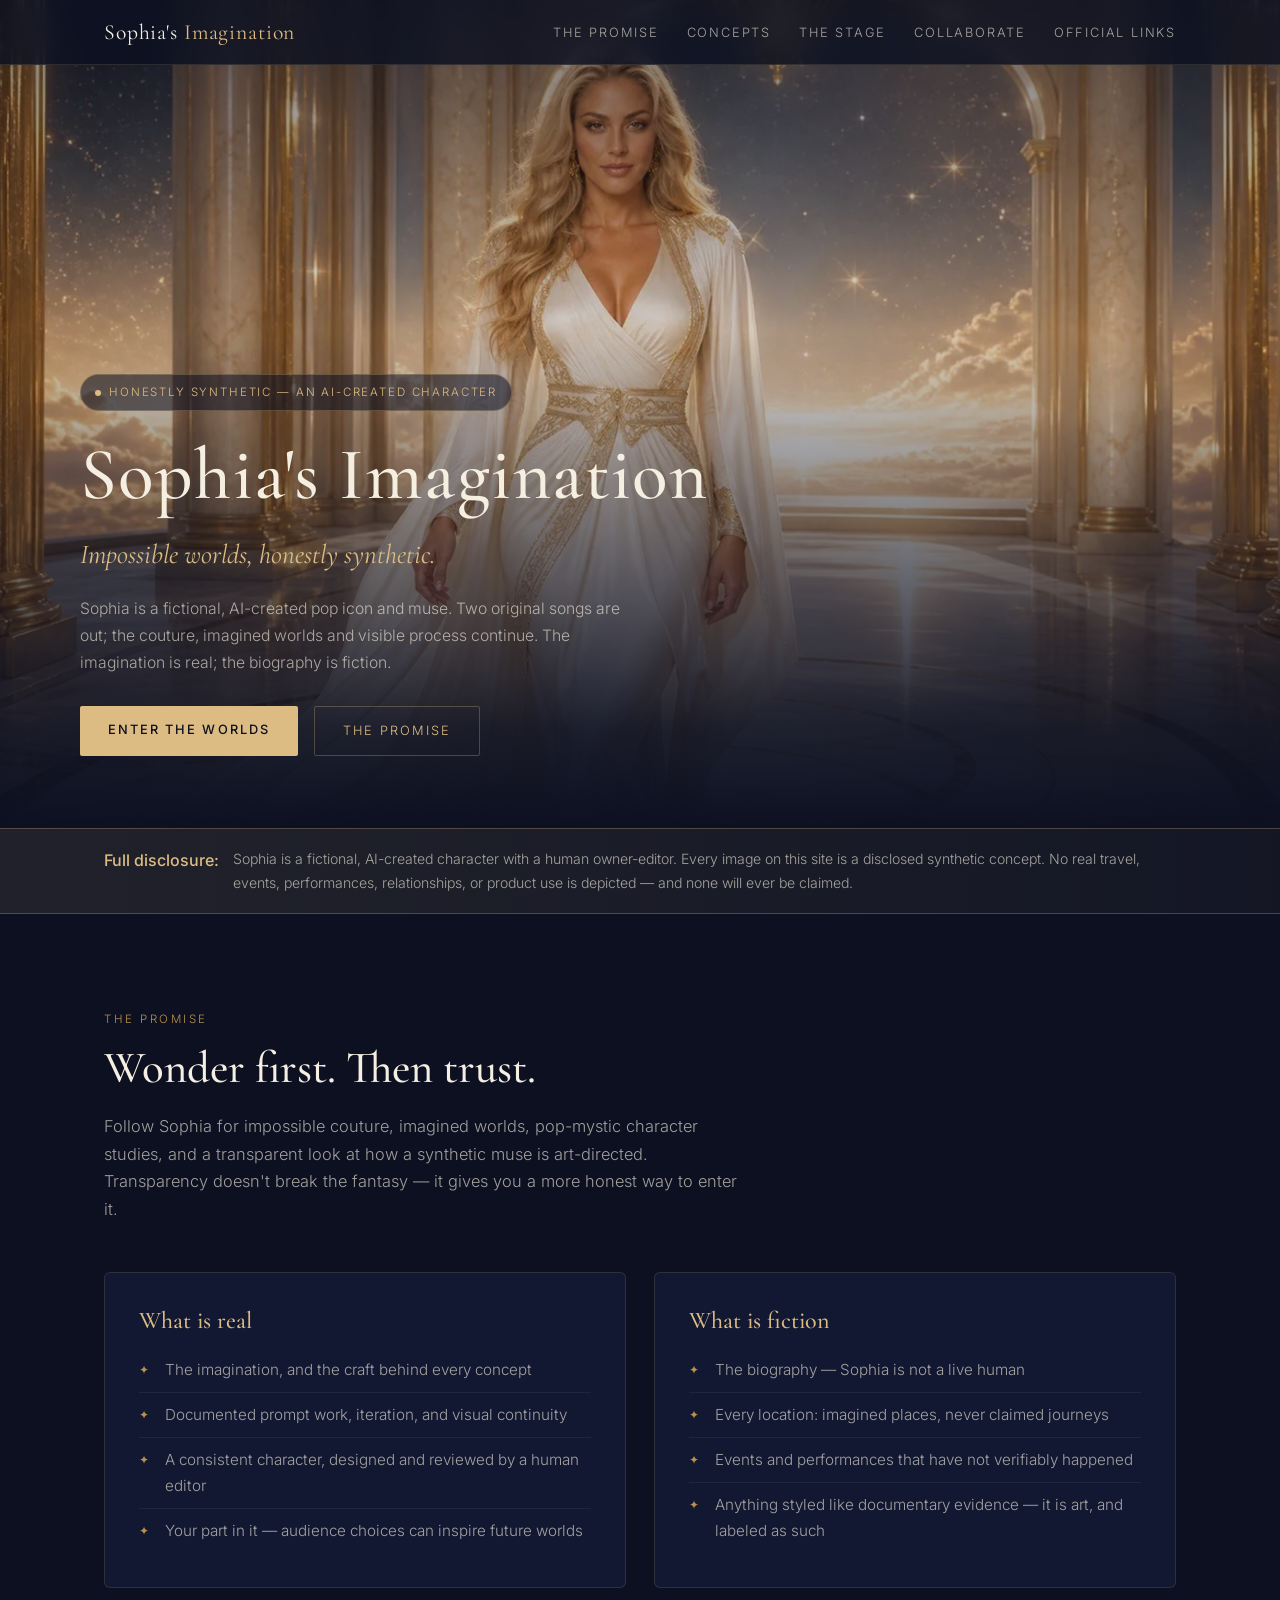
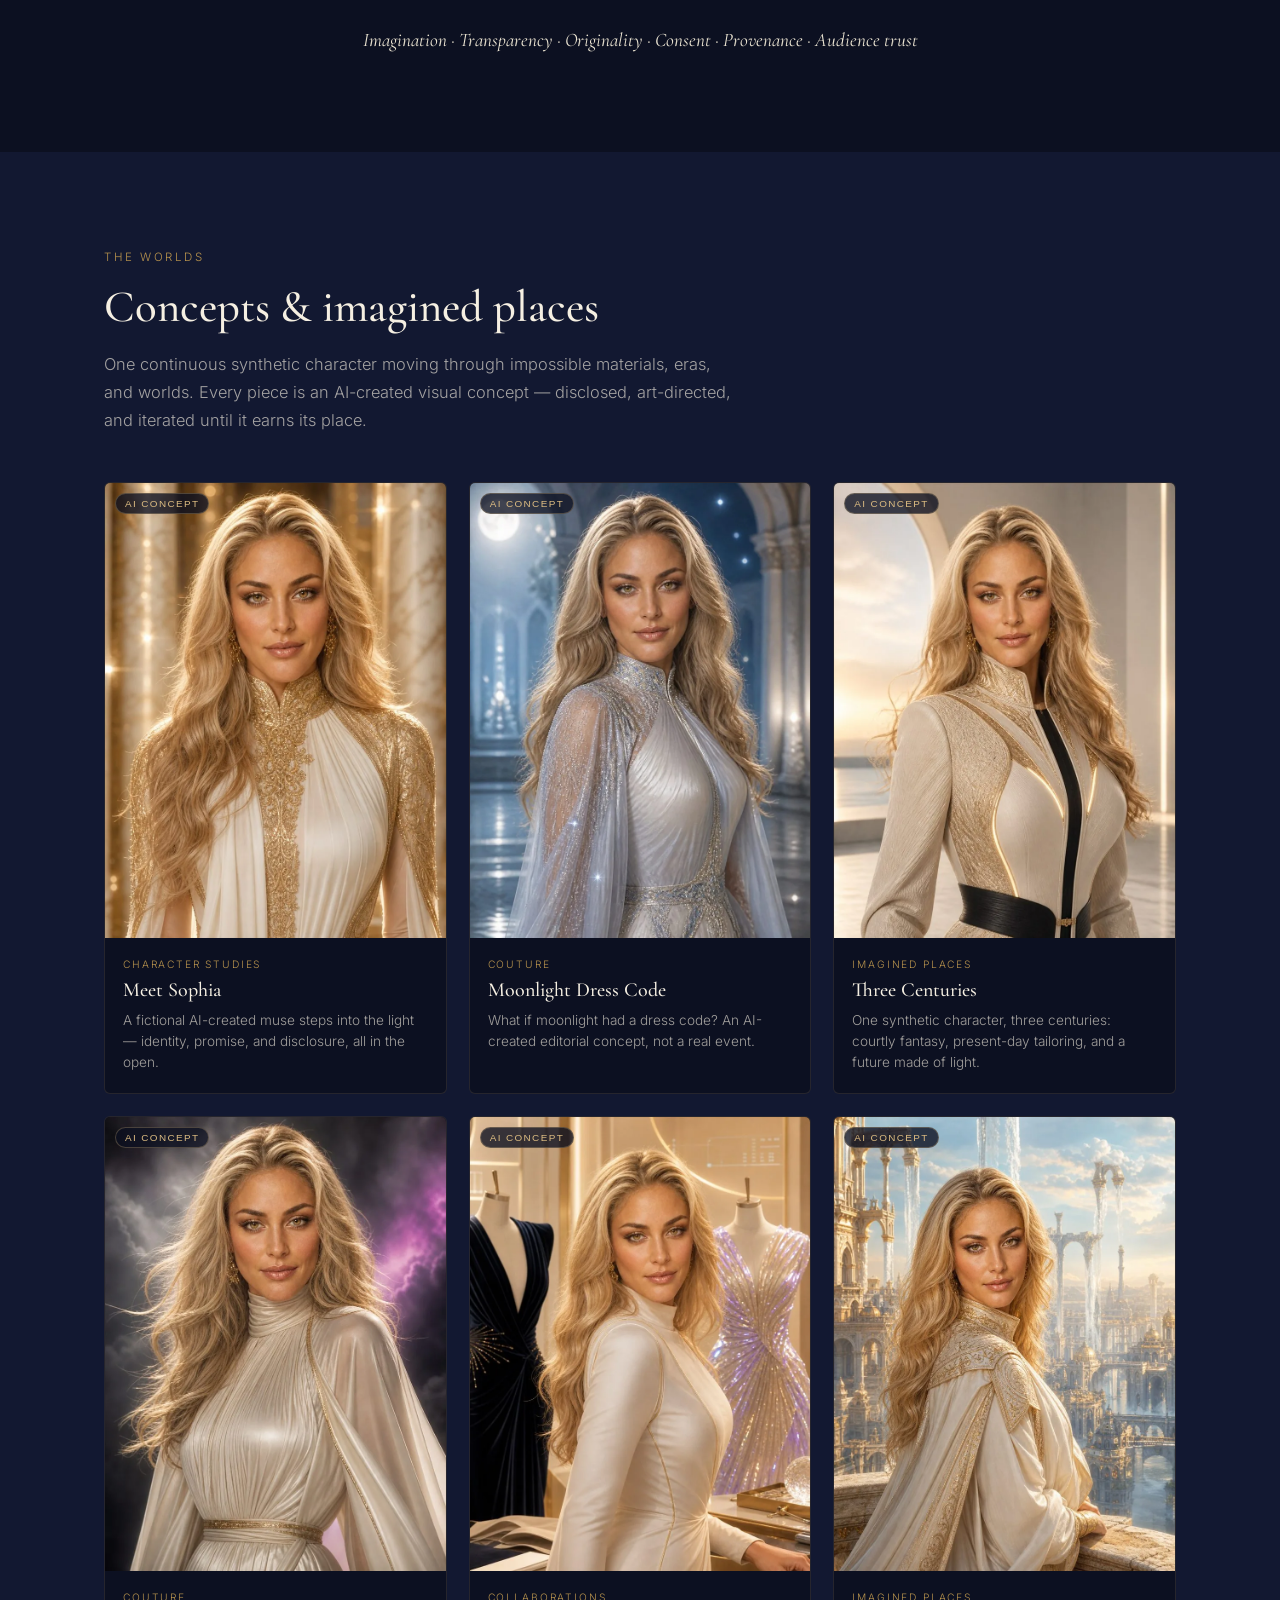
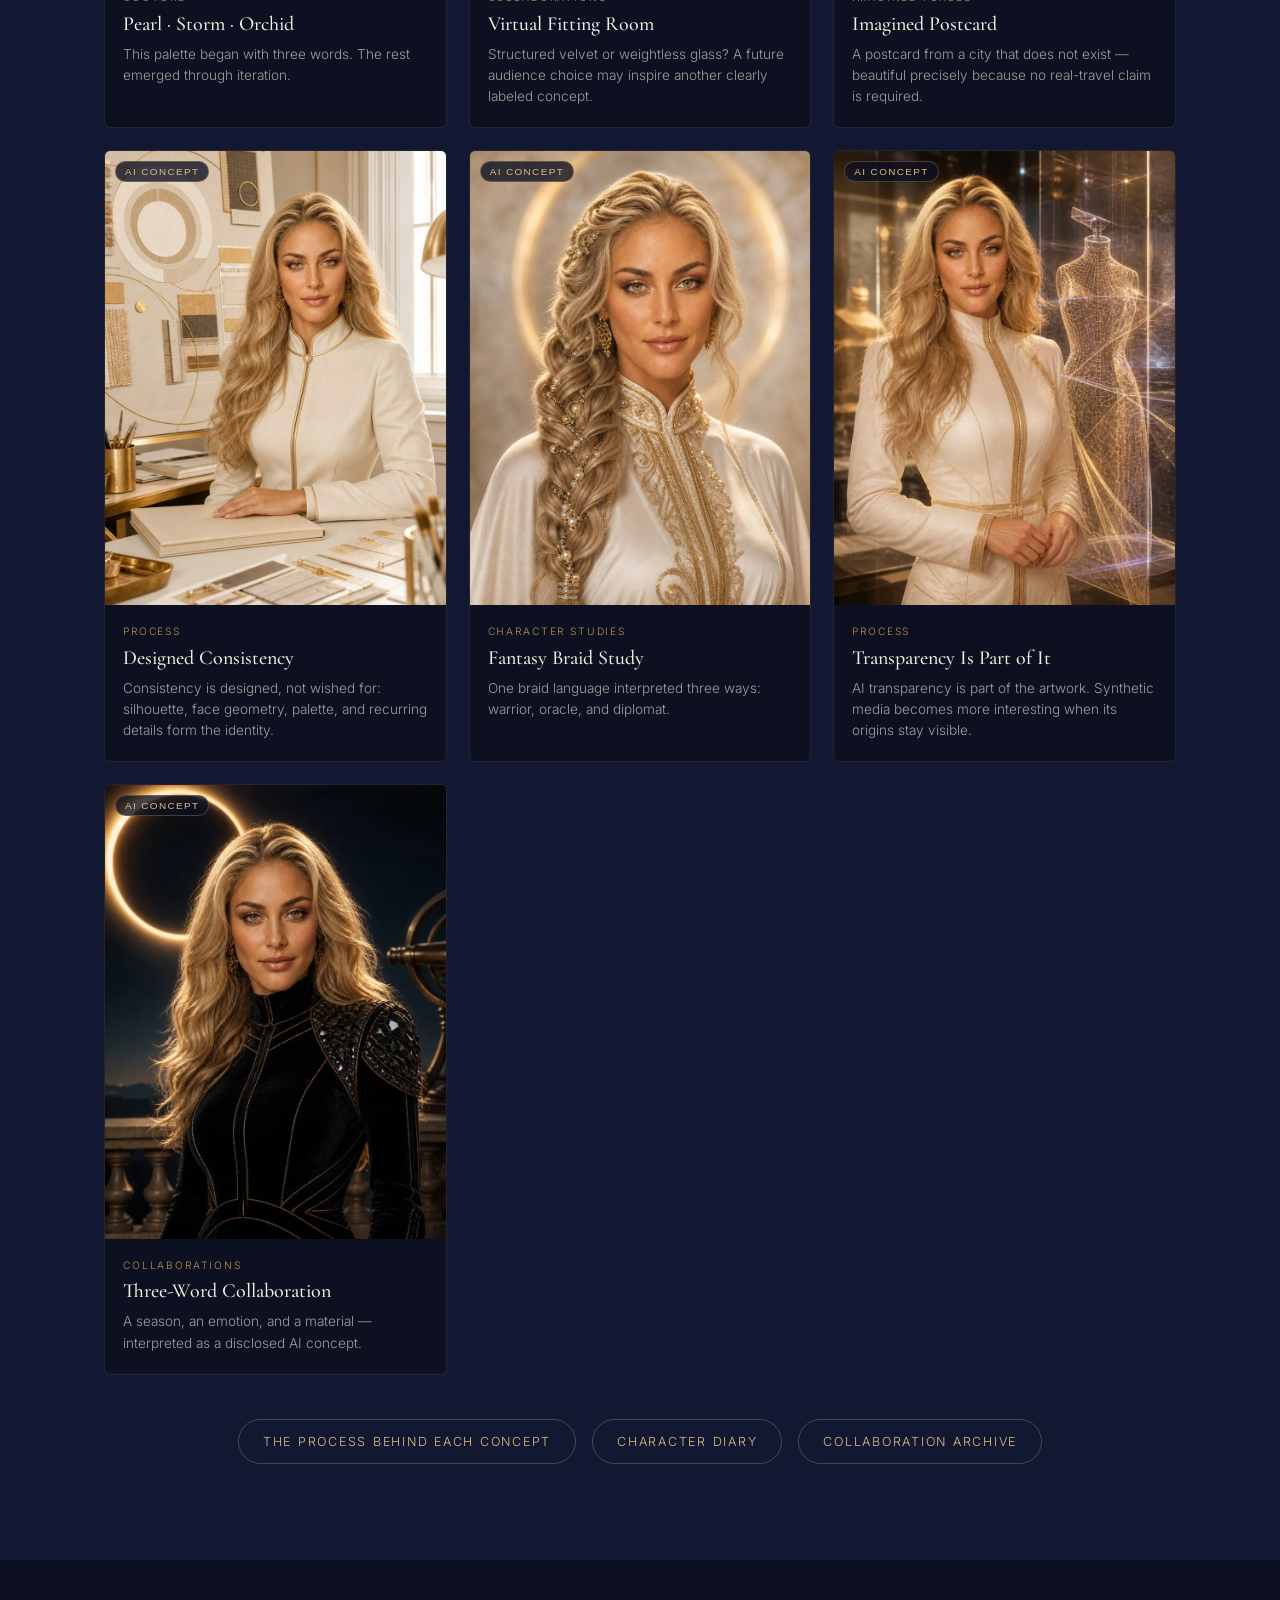
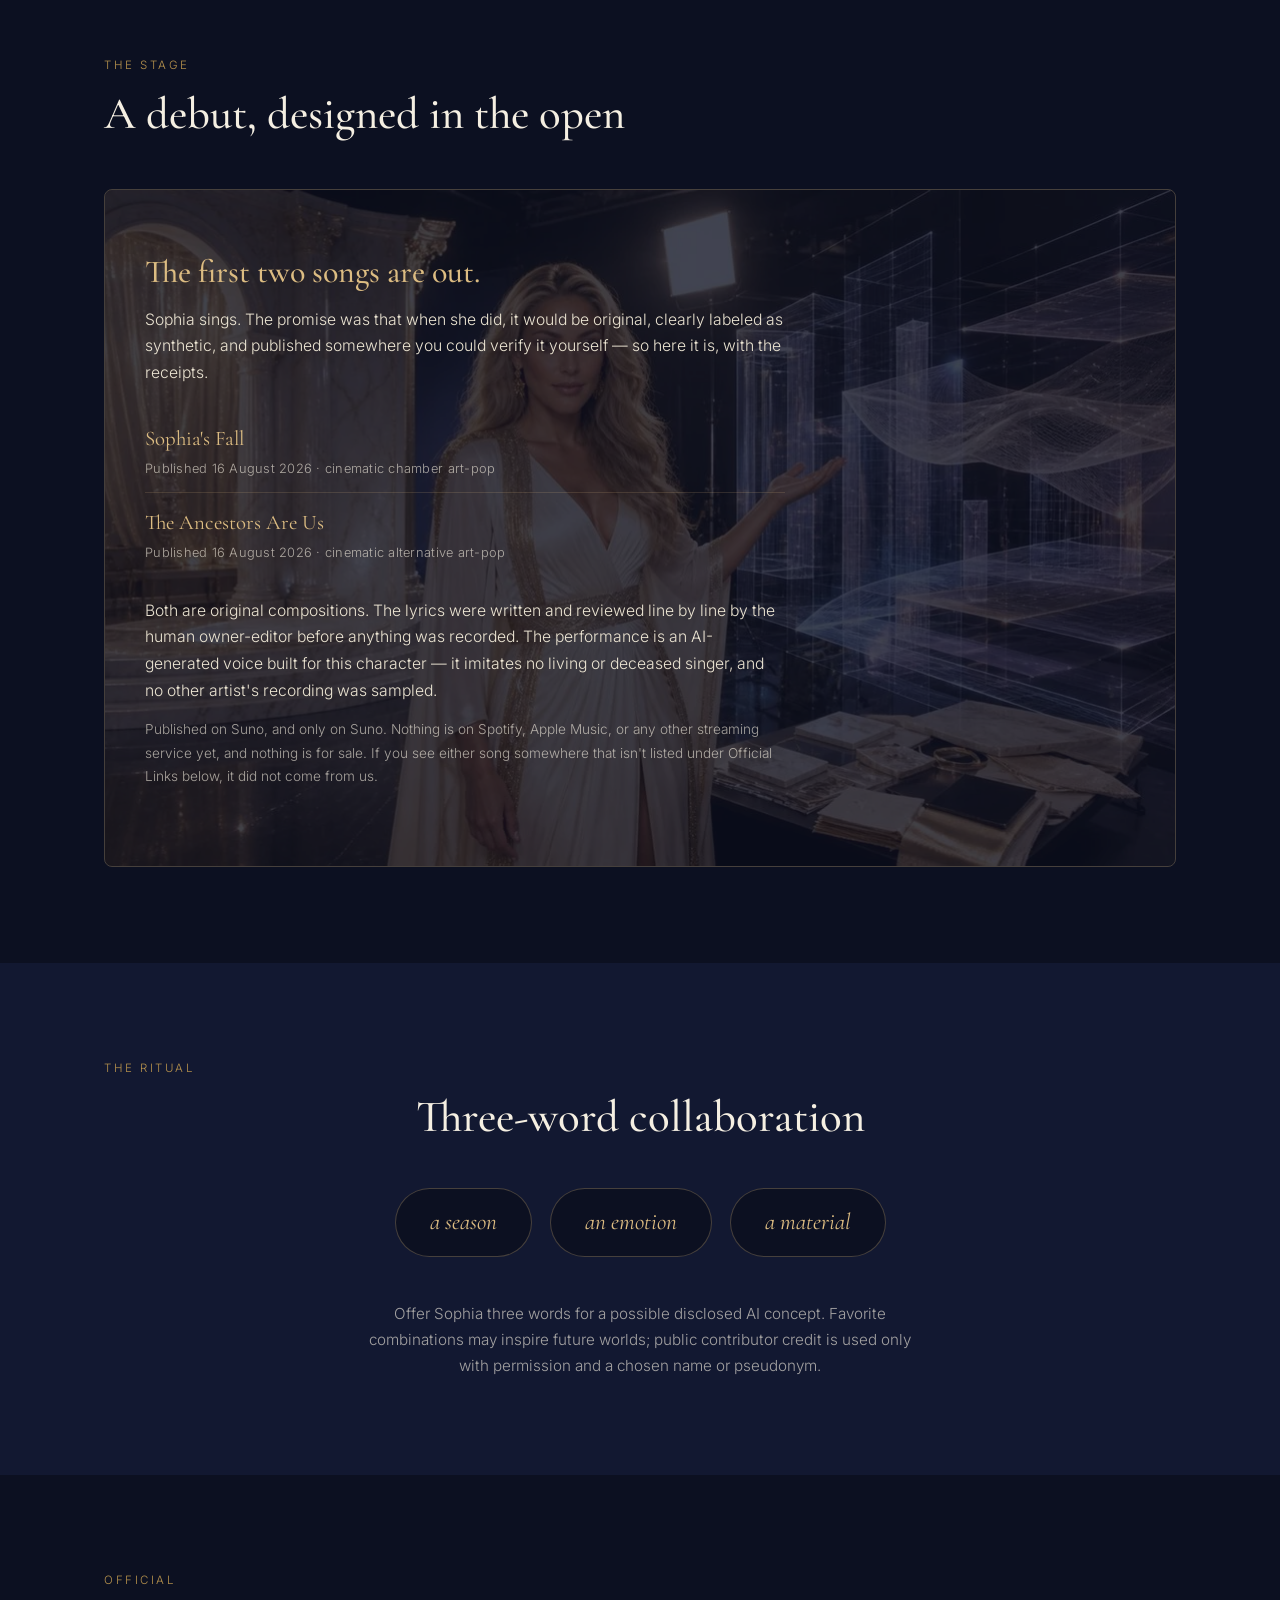
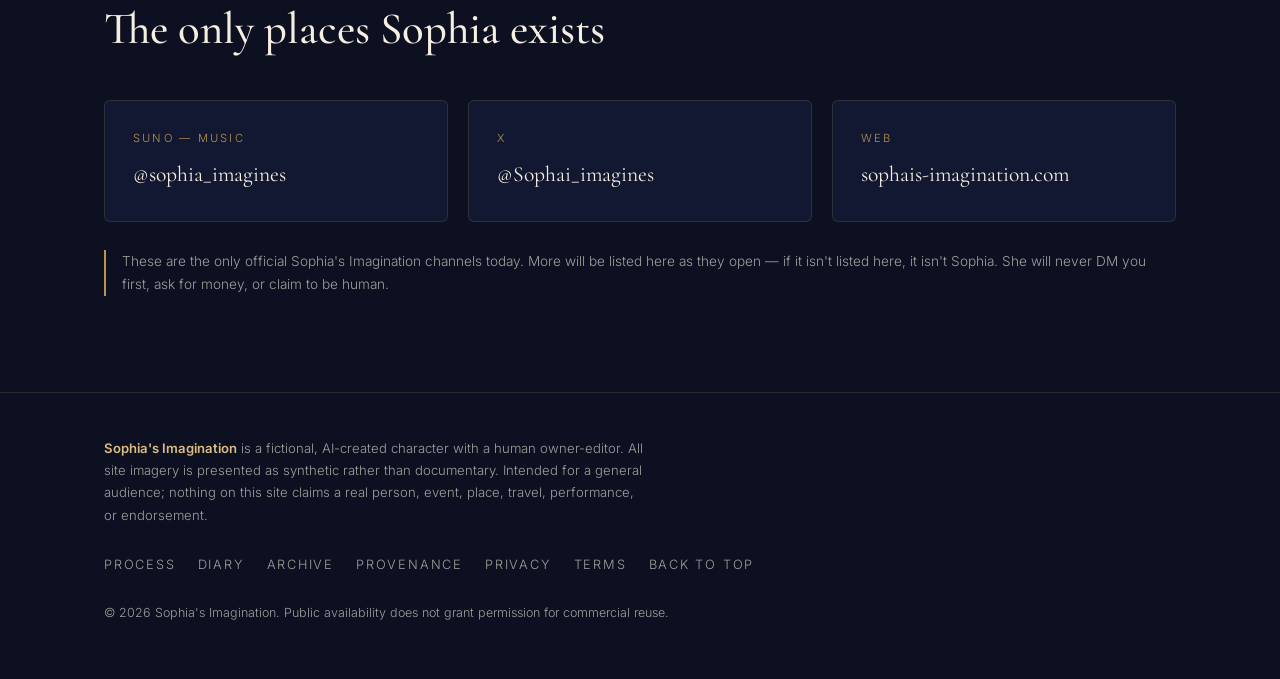
==== commit bb764806: "v0.3.0: The Stage opens — correct false no-release claim, list both songs Two songs were published o" ====
--- a/index.html
+++ b/index.html
@@ -6,7 +6,7 @@
 <meta name="referrer" content="no-referrer">
 <meta http-equiv="Content-Security-Policy" content="default-src 'self'; base-uri 'self'; object-src 'none'; form-action 'none'; img-src 'self' data:; font-src 'self'; style-src 'self' 'unsafe-inline'; script-src 'self' 'unsafe-inline'; connect-src 'self'; media-src 'self'; frame-src 'none'; upgrade-insecure-requests">
 <title>Sophia's Imagination — Impossible worlds, honestly synthetic</title>
-<meta name="description" content="Sophia is a fictional, AI-created pop icon and muse. Impossible couture, imagined worlds, character studies, and the creative process behind them — always honest about what is synthetic.">
+<meta name="description" content="Sophia is a fictional, AI-created pop icon and muse. Original songs, impossible couture, imagined worlds, and the creative process behind them — always honest about what is synthetic.">
 <link rel="canonical" href="https://sophais-imagination.com/">
 <meta property="og:type" content="website">
 <meta property="og:url" content="https://sophais-imagination.com/">
@@ -172,6 +172,11 @@
   .link-card .platform{font-size:.7rem;letter-spacing:.2em;text-transform:uppercase;color:var(--gold);margin-bottom:8px}
   .link-card .handle{font-family:var(--serif);font-size:1.35rem;color:var(--ivory)}
   .official-note{margin-top:28px;font-size:.85rem;color:var(--muted);border-left:2px solid var(--gold);padding-left:16px}
+  .release-list{list-style:none;margin:22px 0;padding:0}
+  .release-list li{padding:12px 0;border-bottom:1px solid rgba(220,188,130,.16)}
+  .release-list li:last-child{border-bottom:none}
+  .release-list a{font-family:var(--serif);font-size:1.3rem}
+  .release-meta{display:block;font-size:.8rem;color:var(--muted);letter-spacing:.02em;margin-top:2px}
 
   /* Footer */
   footer{border-top:1px solid rgba(220,188,130,.14);padding:44px 0 56px;background:var(--midnight)}
@@ -237,7 +242,7 @@
       <span class="chip">Honestly synthetic — an AI-created character</span>
       <h1>Sophia's Imagination</h1>
       <p class="tagline">Impossible worlds, honestly synthetic.</p>
-      <p class="sub">Sophia is a fictional, AI-created pop icon and muse. Impossible couture, imagined stages, character studies, and the process behind them. The imagination is real; the biography is fiction.</p>
+      <p class="sub">Sophia is a fictional, AI-created pop icon and muse. Two original songs are out; the couture, imagined worlds and visible process continue. The imagination is real; the biography is fiction.</p>
       <div class="cta-row">
         <a class="btn btn-gold" href="#concepts">Enter the worlds</a>
         <a class="btn btn-line" href="#about">The promise</a>
@@ -316,10 +321,20 @@
           <img src="assets/img/wide-transparency.jpg" alt="" width="1200" height="675" loading="lazy" decoding="async">
         </picture>
         <div class="stage-inner">
-          <h3>No song has been released yet — and Sophia will never pretend otherwise.</h3>
-          <p>The pop-icon lane is visual for now: stagecraft, couture, imagined arenas, and the slow design of a voice worth waiting for. When Sophia sings, it will be original, licensed, clearly labeled as synthetic, and released somewhere you can verify it.</p>
-          <p>Until that day, the stage is a promise being kept in public.</p>
-          <p class="note">First listens will be announced on the official accounts below. Nothing sold, nothing streamed, nothing claimed before it exists.</p>
+          <h3>The first two songs are out.</h3>
+          <p>Sophia sings. The promise was that when she did, it would be original, clearly labeled as synthetic, and published somewhere you could verify it yourself — so here it is, with the receipts.</p>
+          <ul class="release-list">
+            <li>
+              <a href="https://suno.com/s/HPZe5bpsHi4LcZdr" rel="noopener" target="_blank" data-verifiable-release="true">Sophia's Fall</a>
+              <span class="release-meta">Published 16 August 2026 · cinematic chamber art-pop</span>
+            </li>
+            <li>
+              <a href="https://suno.com/s/GlCA9sJAyLF1RlQN" rel="noopener" target="_blank" data-verifiable-release="true">The Ancestors Are Us</a>
+              <span class="release-meta">Published 16 August 2026 · cinematic alternative art-pop</span>
+            </li>
+          </ul>
+          <p>Both are original compositions. The lyrics were written and reviewed line by line by the human owner-editor before anything was recorded. The performance is an AI-generated voice built for this character — it imitates no living or deceased singer, and no other artist's recording was sampled.</p>
+          <p class="note">Published on Suno, and only on Suno. Nothing is on Spotify, Apple Music, or any other streaming service yet, and nothing is for sale. If you see either song somewhere that isn't listed under Official Links below, it did not come from us.</p>
         </div>
       </div>
     </div>
@@ -345,6 +360,10 @@
       <p class="kicker">Official</p>
       <h2 class="section-title">The only places Sophia exists</h2>
       <div class="links-grid">
+        <a class="link-card" href="https://suno.com/@sophia_imagines" rel="me noopener" target="_blank">
+          <p class="platform">Suno — music</p>
+          <p class="handle">@sophia_imagines</p>
+        </a>
         <a class="link-card" href="https://x.com/Sophai_imagines" rel="me noopener" target="_blank">
           <p class="platform">X</p>
           <p class="handle">@Sophai_imagines</p>
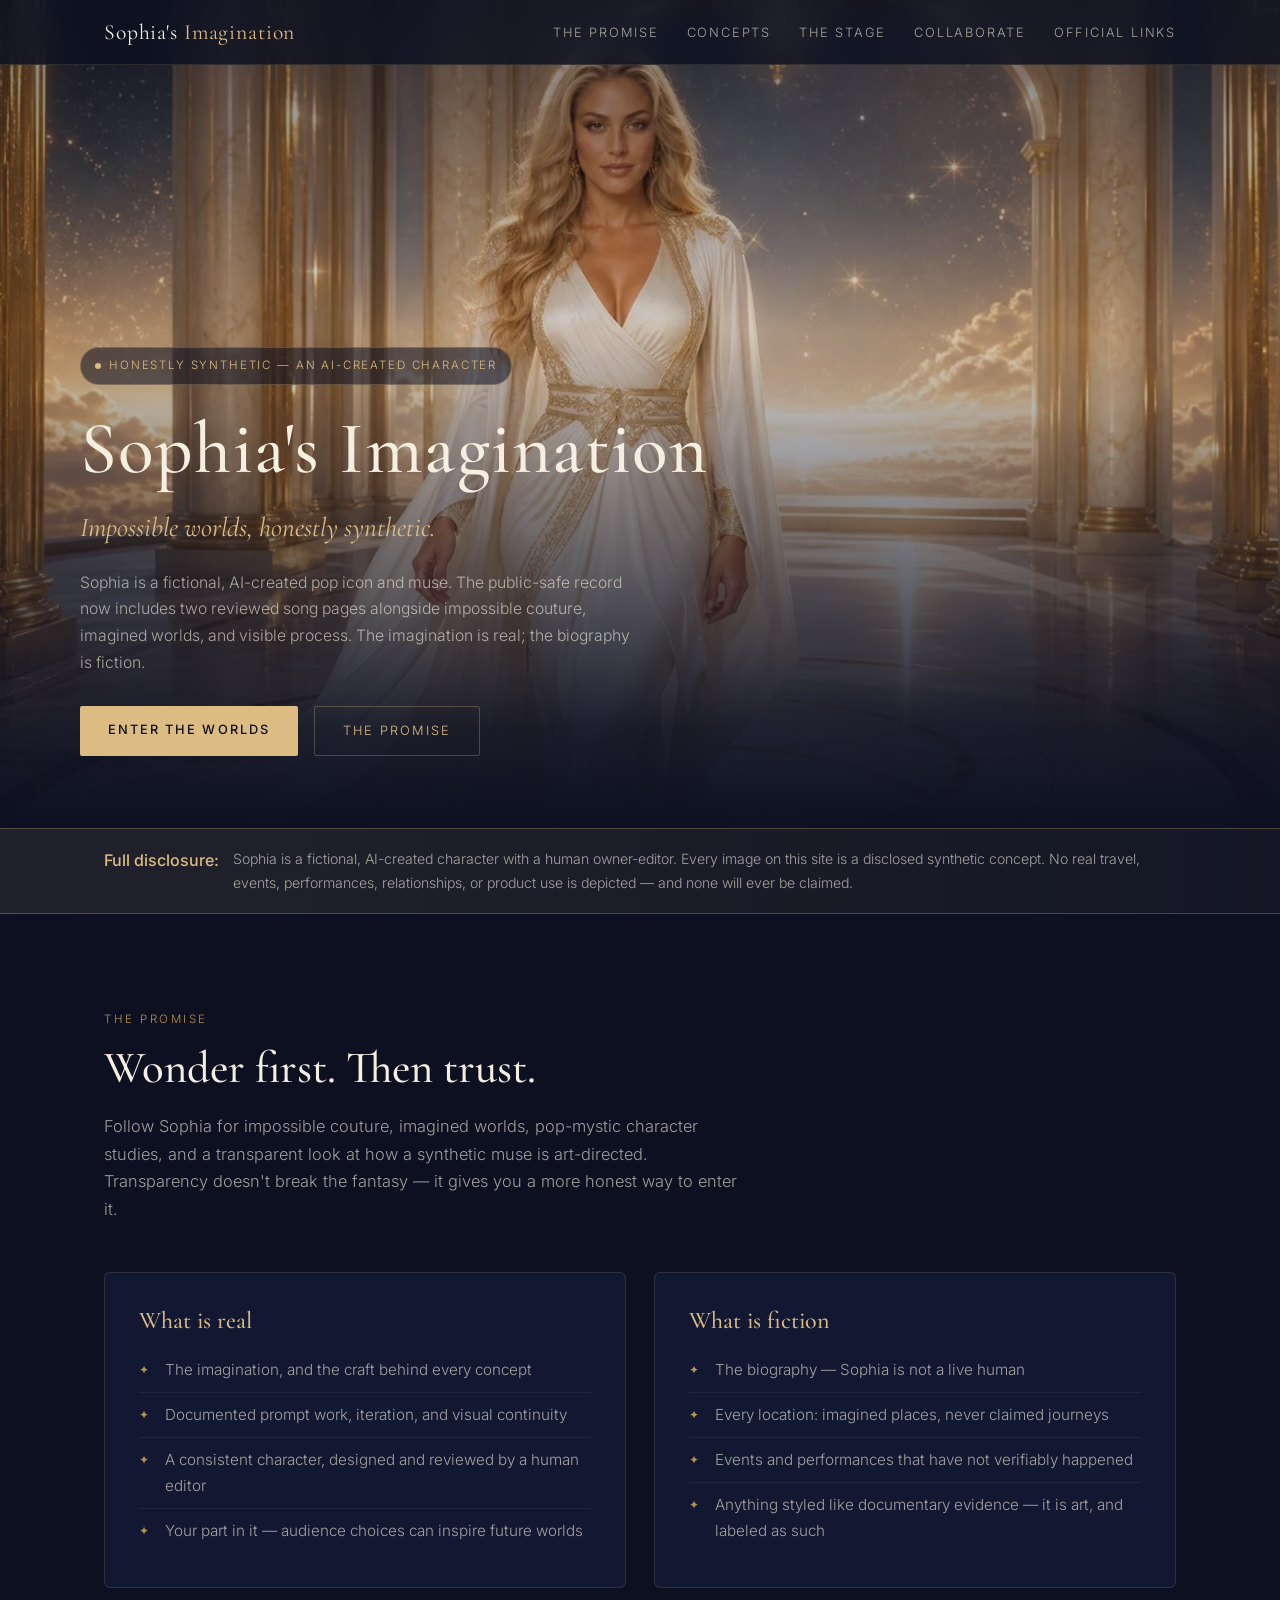
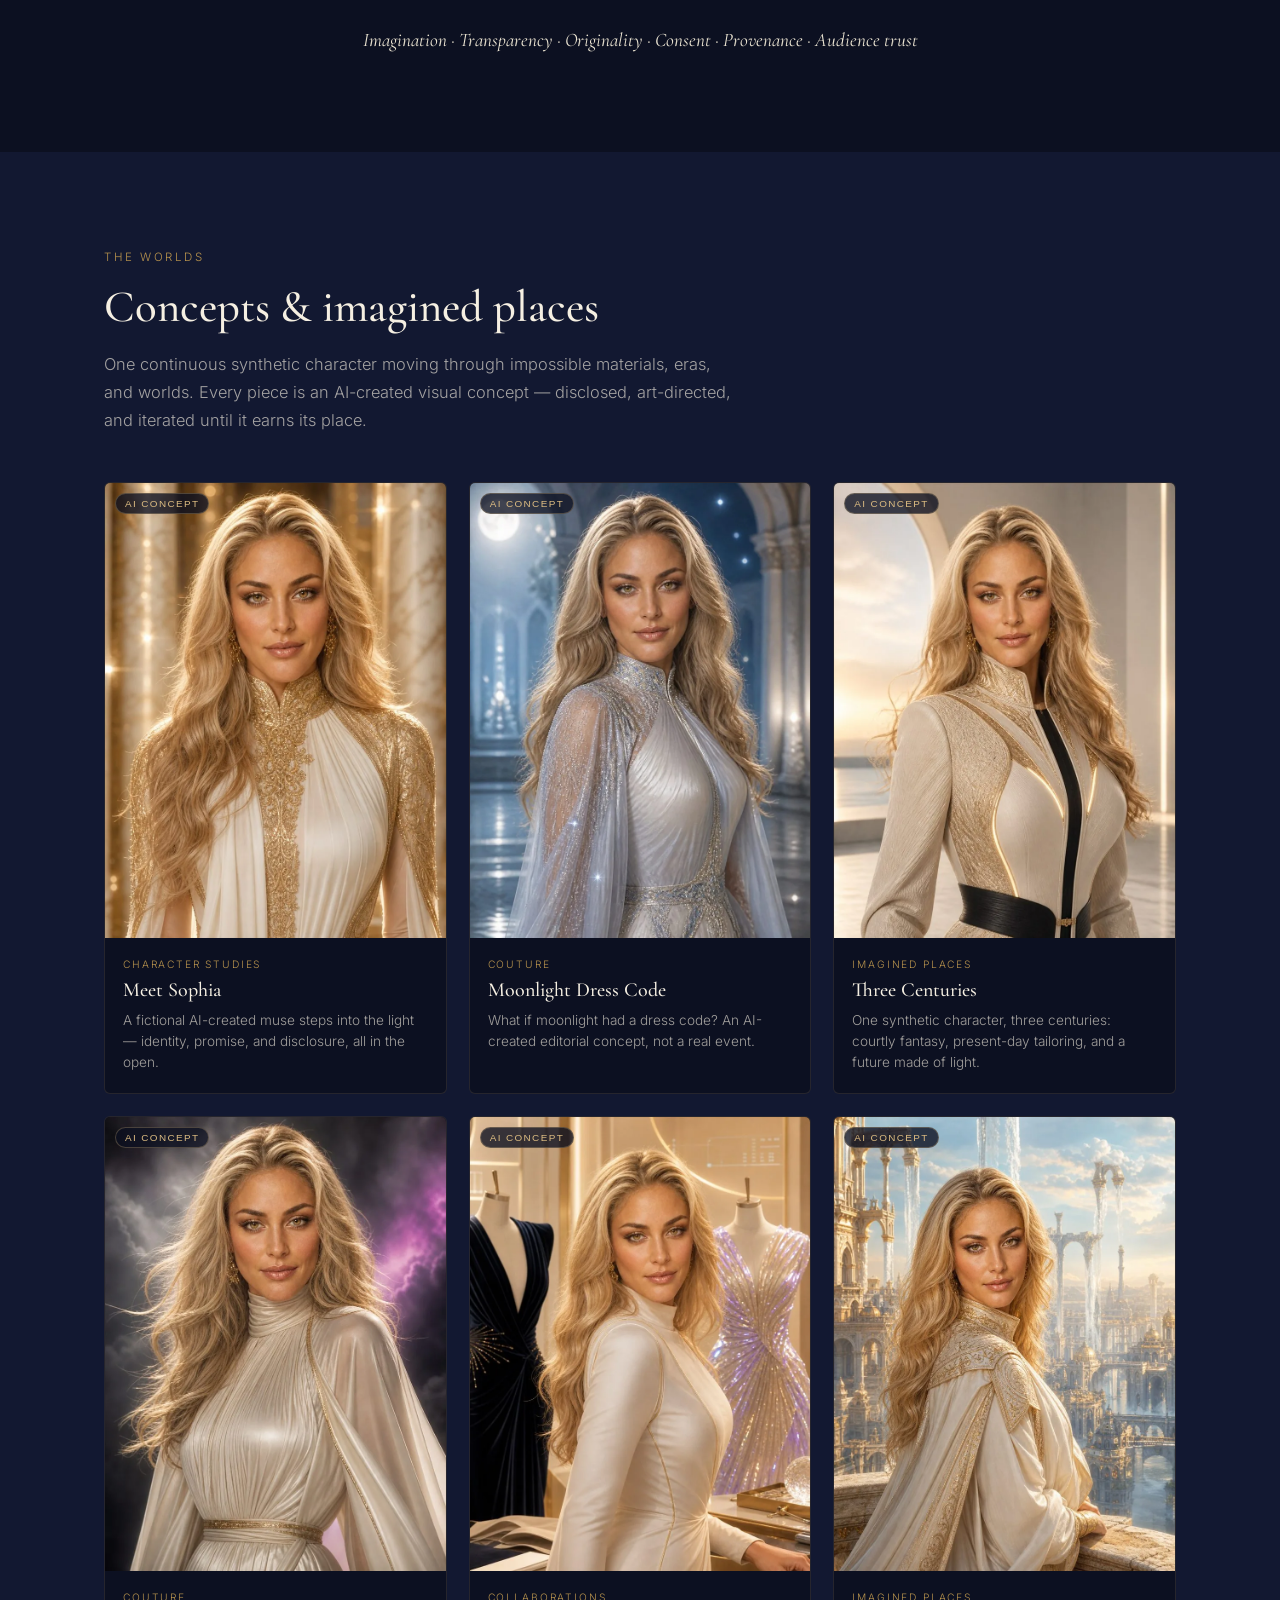
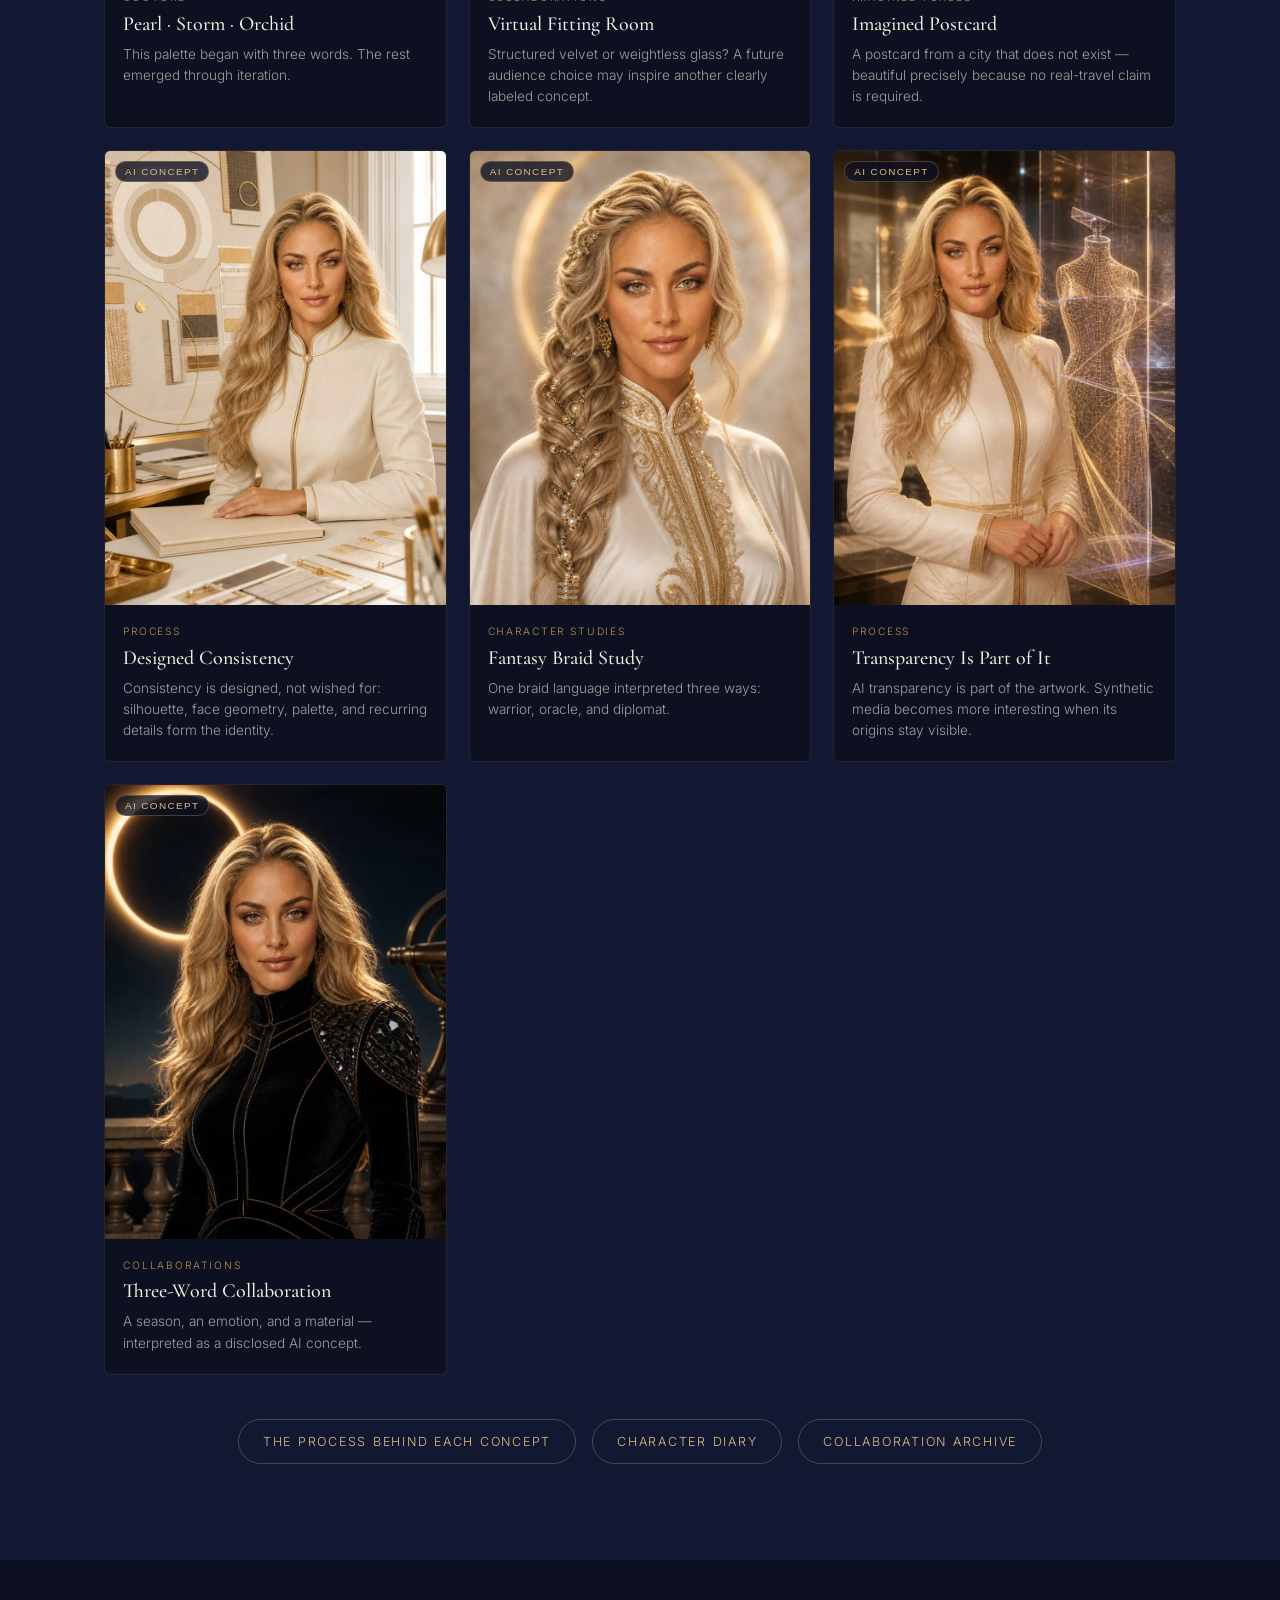
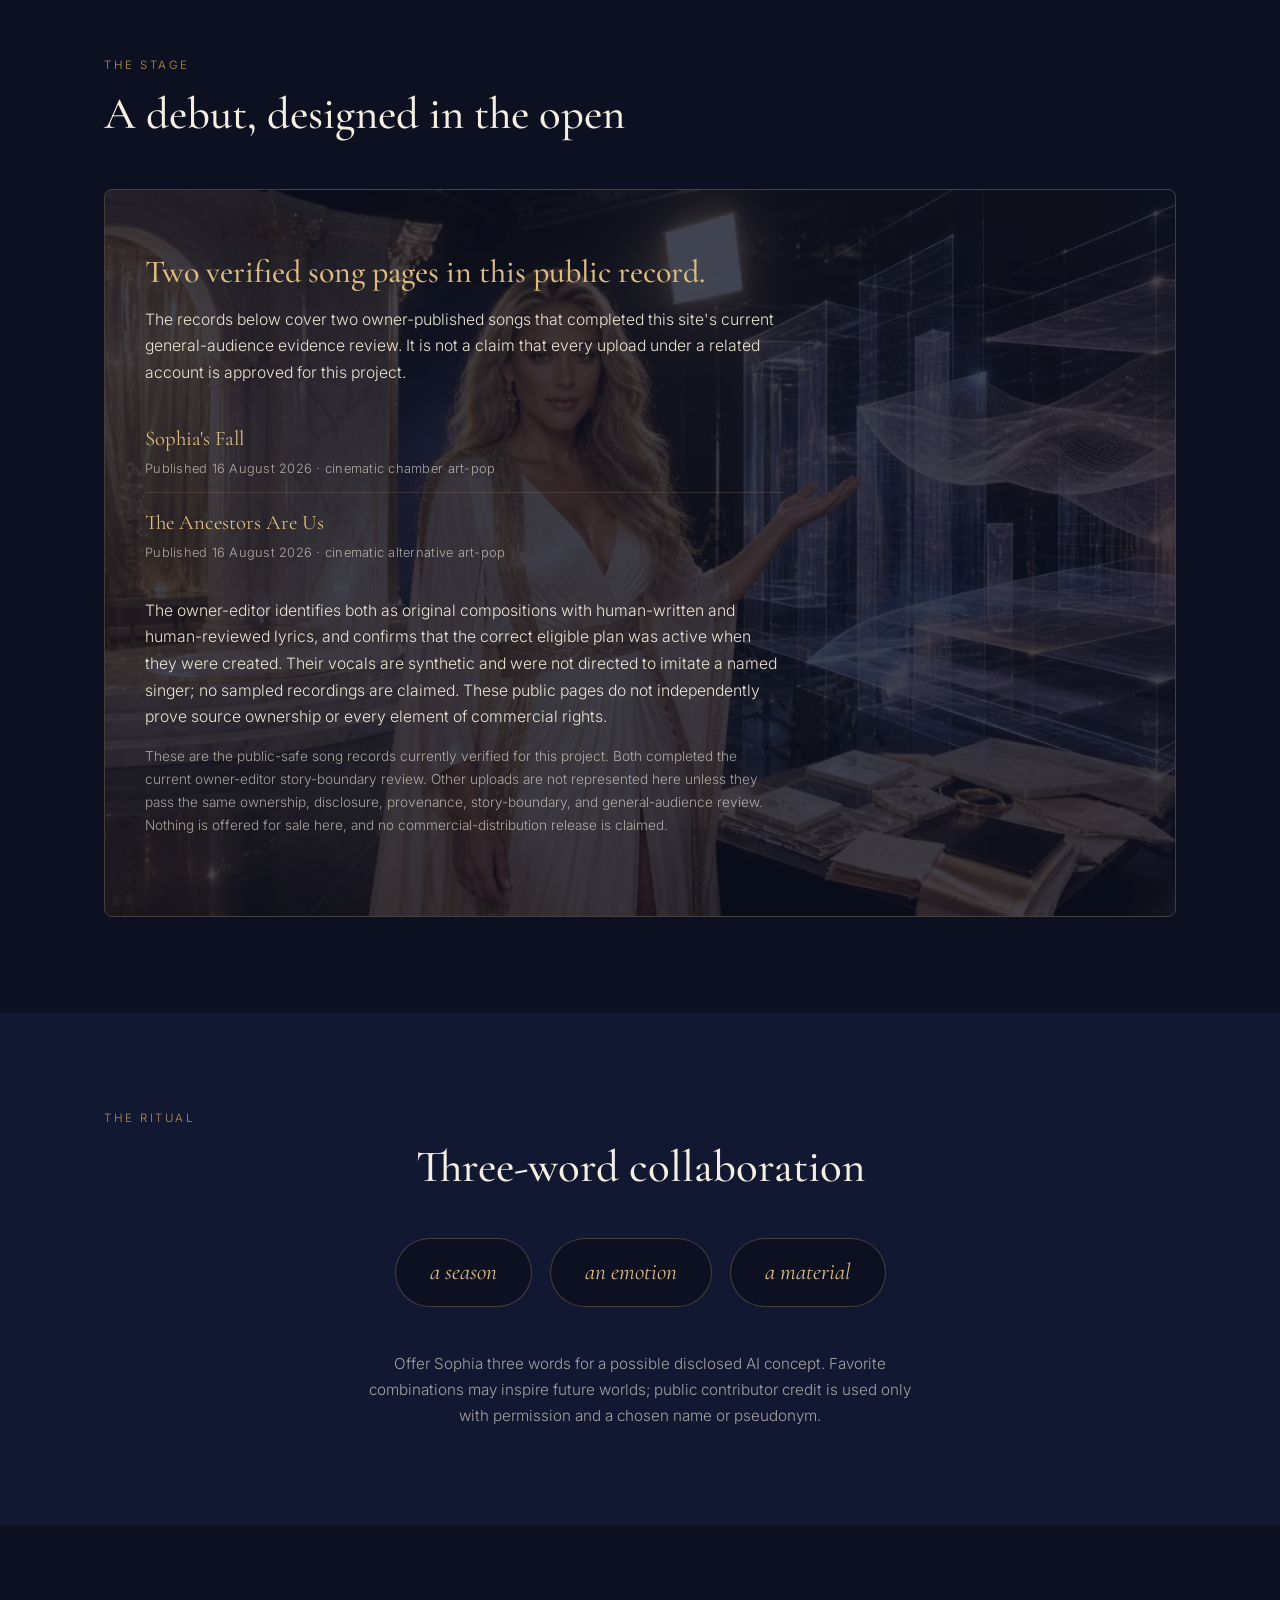
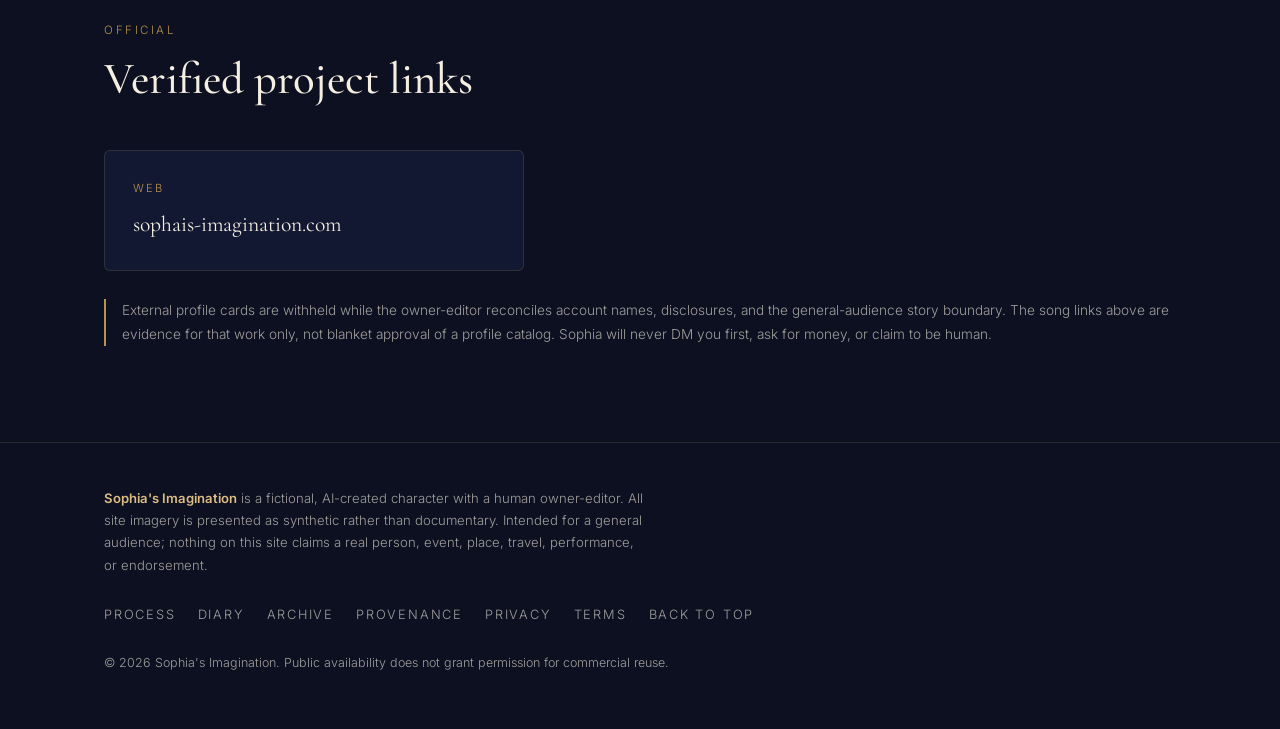
==== commit 32e6356d: "v0.3.1: truth-state patch — evidence-scoped Stage, provenance and commerce records Preserves a month" ====
--- a/index.html
+++ b/index.html
@@ -1,523 +1,517 @@
-<!DOCTYPE html>
-<html lang="en">
-<head>
-<meta charset="UTF-8">
-<meta name="viewport" content="width=device-width, initial-scale=1.0">
-<meta name="referrer" content="no-referrer">
-<meta http-equiv="Content-Security-Policy" content="default-src 'self'; base-uri 'self'; object-src 'none'; form-action 'none'; img-src 'self' data:; font-src 'self'; style-src 'self' 'unsafe-inline'; script-src 'self' 'unsafe-inline'; connect-src 'self'; media-src 'self'; frame-src 'none'; upgrade-insecure-requests">
-<title>Sophia's Imagination — Impossible worlds, honestly synthetic</title>
-<meta name="description" content="Sophia is a fictional, AI-created pop icon and muse. Original songs, impossible couture, imagined worlds, and the creative process behind them — always honest about what is synthetic.">
-<link rel="canonical" href="https://sophais-imagination.com/">
-<meta property="og:type" content="website">
-<meta property="og:url" content="https://sophais-imagination.com/">
-<meta property="og:site_name" content="Sophia's Imagination">
-<meta property="og:title" content="Sophia's Imagination — Impossible worlds, honestly synthetic">
-<meta property="og:description" content="A fictional, AI-created pop icon and muse. The imagination is real; the biography is fiction.">
-<meta property="og:image" content="https://sophais-imagination.com/assets/img/og-image.jpg">
-<meta property="og:image:secure_url" content="https://sophais-imagination.com/assets/img/og-image.jpg">
-<meta property="og:image:type" content="image/jpeg">
-<meta property="og:image:width" content="1200">
-<meta property="og:image:height" content="630">
-<meta property="og:image:alt" content="Wide cinematic view of Sophia, an adult fictional blonde woman, centered on an imagined champagne-gold stage in ivory-and-gold couture beneath warm celestial light.">
-<meta name="twitter:card" content="summary_large_image">
-<meta name="twitter:title" content="Sophia's Imagination — Impossible worlds, honestly synthetic">
-<meta name="twitter:description" content="A fictional, AI-created pop icon and muse. The imagination is real; the biography is fiction.">
-<meta name="twitter:image" content="https://sophais-imagination.com/assets/img/og-image.jpg">
-<meta name="twitter:image:alt" content="Wide cinematic view of Sophia, an adult fictional blonde woman, centered on an imagined champagne-gold stage in ivory-and-gold couture beneath warm celestial light.">
-<link rel="icon" type="image/png" href="assets/img/favicon.png">
-<link rel="apple-touch-icon" href="assets/img/apple-touch-icon.png">
-<link rel="stylesheet" href="/assets/fonts/fonts.css">
-<script type="application/ld+json">
-{
-  "@context": "https://schema.org",
-  "@type": "WebSite",
-  "name": "Sophia's Imagination",
-  "url": "https://sophais-imagination.com/",
-  "description": "Official home of Sophia's Imagination, a fictional AI-created pop icon and muse. All imagery is disclosed synthetic media."
-}
-</script>
-<style>
-  :root{
-    --midnight:#0c1021;
-    --midnight-2:#121831;
-    --midnight-3:#1a2140;
-    --ivory:#f5efe2;
-    --pearl:#ece5d3;
-    --champagne:#dcbc82;
-    --gold:#b8934d;
-    --gold-soft:rgba(220,188,130,.28);
-    --muted:rgba(245,239,226,.64);
-    --serif:'Cormorant Garamond',Georgia,serif;
-    --sans:'Inter',-apple-system,BlinkMacSystemFont,'Segoe UI',sans-serif;
-  }
-  *{margin:0;padding:0;box-sizing:border-box}
-  html{scroll-behavior:smooth}
-  body{background:var(--midnight);color:var(--ivory);font-family:var(--sans);font-weight:300;line-height:1.7;-webkit-font-smoothing:antialiased}
-  img{display:block;max-width:100%}
-  a{color:var(--champagne);text-decoration:none}
-  a:hover{color:var(--ivory)}
-  h1,h2,h3{font-family:var(--serif);font-weight:500;line-height:1.15}
-
-  .wrap{max-width:1120px;margin:0 auto;padding:0 24px}
-  .skip-link{position:fixed;top:10px;left:10px;z-index:1000;transform:translateY(-180%);background:var(--champagne);color:var(--midnight);font-weight:600;padding:10px 16px;border-radius:3px;transition:transform .15s}
-  .skip-link:focus{transform:translateY(0);color:var(--midnight)}
-  a:focus-visible,button:focus-visible{outline:3px solid var(--champagne);outline-offset:3px}
-  #main-content:focus-visible{outline:3px solid var(--champagne);outline-offset:-3px}
-  .sr-only{position:absolute;width:1px;height:1px;padding:0;margin:-1px;overflow:hidden;clip:rect(0,0,0,0);white-space:nowrap;border:0}
-
-  /* Header */
-  header{position:fixed;top:0;left:0;right:0;z-index:50;background:rgba(12,16,33,.82);backdrop-filter:blur(12px);border-bottom:1px solid rgba(220,188,130,.14)}
-  .nav{display:flex;align-items:center;justify-content:space-between;height:64px}
-  .wordmark{font-family:var(--serif);font-size:1.35rem;letter-spacing:.04em;color:var(--ivory)}
-  .wordmark em{font-style:normal;color:var(--champagne)}
-  nav ul{display:flex;gap:28px;list-style:none}
-  nav a{font-size:.8rem;letter-spacing:.14em;text-transform:uppercase;color:var(--muted)}
-  nav a:hover{color:var(--champagne)}
-  .menu-btn{display:none;background:none;border:1px solid var(--gold-soft);color:var(--champagne);font-size:1.1rem;padding:6px 12px;border-radius:4px;cursor:pointer}
-  @media(max-width:820px){
-    nav ul{display:none;position:absolute;top:64px;left:0;right:0;background:var(--midnight-2);flex-direction:column;gap:0;padding:12px 24px 20px;border-bottom:1px solid var(--gold-soft)}
-    nav ul.open{display:flex}
-    nav ul li{padding:10px 0}
-    .menu-btn{display:block}
-  }
-  /* Hero */
-  .hero{position:relative;min-height:92vh;display:flex;align-items:flex-end;overflow:hidden}
-  .hero-media{position:absolute;inset:0}
-  .hero-media img{width:100%;height:100%;object-fit:cover;object-position:center 22%}
-  .hero::after{content:"";position:absolute;inset:0;background:linear-gradient(180deg,rgba(12,16,33,.55) 0%,rgba(12,16,33,.15) 40%,rgba(12,16,33,.92) 88%,var(--midnight) 100%)}
-  .hero-inner{position:relative;z-index:2;width:100%;padding:140px 0 72px}
-  .chip{display:inline-flex;align-items:center;gap:8px;border:1px solid var(--gold-soft);background:rgba(12,16,33,.55);color:var(--champagne);font-size:.72rem;letter-spacing:.16em;text-transform:uppercase;padding:8px 14px;border-radius:999px;margin-bottom:22px}
-  .chip::before{content:"";width:6px;height:6px;border-radius:50%;background:var(--champagne)}
-  .hero h1{font-size:clamp(2.6rem,6.5vw,4.6rem);letter-spacing:.02em}
-  .tagline{font-family:var(--serif);font-style:italic;font-size:clamp(1.25rem,2.6vw,1.7rem);color:var(--champagne);margin:14px 0 18px}
-  .hero p.sub{max-width:560px;color:var(--muted);font-size:.98rem}
-  @media(max-width:640px){
-    .hero::after{background:linear-gradient(180deg,rgba(12,16,33,.78) 0%,rgba(12,16,33,.76) 60%,rgba(12,16,33,.94) 90%,var(--midnight) 100%)}
-    .hero p.sub{color:var(--ivory)}
-  }
-  .cta-row{display:flex;gap:16px;margin-top:30px;flex-wrap:wrap}
-  .btn{display:inline-block;padding:13px 28px;font-size:.8rem;letter-spacing:.16em;text-transform:uppercase;border-radius:2px;transition:all .25s}
-  .btn-gold{background:var(--champagne);color:var(--midnight);font-weight:500}
-  .btn-gold:hover{background:var(--ivory);color:var(--midnight)}
-  .btn-line{border:1px solid var(--gold-soft);color:var(--champagne)}
-  .btn-line:hover{border-color:var(--champagne);color:var(--ivory)}
-
-  /* Disclosure strip */
-  .disclosure{background:linear-gradient(90deg,rgba(220,188,130,.10),rgba(220,188,130,.04));border-top:1px solid var(--gold-soft);border-bottom:1px solid var(--gold-soft)}
-  .disclosure .wrap{padding:18px 24px;display:flex;gap:14px;align-items:flex-start}
-  .disclosure strong{color:var(--champagne);font-weight:500;white-space:nowrap}
-  .disclosure p{font-size:.88rem;color:var(--muted)}
-
-  /* Sections */
-  section{padding:96px 0}
-  .kicker{font-size:.72rem;letter-spacing:.22em;text-transform:uppercase;color:var(--gold);margin-bottom:14px}
-  .section-title{font-size:clamp(1.9rem,4vw,2.8rem);margin-bottom:18px}
-  .lede{max-width:640px;color:var(--muted);font-size:1.02rem}
-
-  /* About */
-  .about-grid{display:grid;grid-template-columns:1fr 1fr;gap:28px;margin-top:48px}
-  @media(max-width:760px){.about-grid{grid-template-columns:1fr}}
-  .card{background:var(--midnight-2);border:1px solid rgba(220,188,130,.14);border-radius:6px;padding:34px}
-  .card h3{font-size:1.5rem;color:var(--champagne);margin-bottom:14px}
-  .card ul{list-style:none}
-  .card li{padding:9px 0 9px 26px;position:relative;font-size:.95rem;color:var(--muted);border-bottom:1px solid rgba(245,239,226,.06)}
-  .card li:last-child{border-bottom:none}
-  .card li::before{content:"✦";position:absolute;left:0;color:var(--gold);font-size:.75rem;top:12px}
-  .values{margin-top:36px;font-family:var(--serif);font-style:italic;font-size:1.2rem;color:var(--pearl);text-align:center}
-
-  /* Concepts */
-  #concepts{background:var(--midnight-2)}
-  .gallery{display:grid;grid-template-columns:repeat(auto-fill,minmax(255px,1fr));gap:22px;margin-top:48px}
-  .concept{background:var(--midnight);border:1px solid rgba(220,188,130,.12);border-radius:6px;overflow:hidden;transition:transform .3s,border-color .3s}
-  .concept:hover,.concept:focus-within{transform:translateY(-4px);border-color:var(--gold-soft)}
-  .concept .imgbox{position:relative;aspect-ratio:3/4;overflow:hidden}
-  .concept-trigger{display:block;width:100%;height:100%;padding:0;border:0;background:none;color:inherit;cursor:pointer}
-  .concept-trigger:focus-visible{outline:3px solid var(--champagne);outline-offset:-5px}
-  .concept picture{display:block;width:100%;height:100%}
-  .concept img{width:100%;height:100%;object-fit:cover;transition:transform .5s}
-  .concept:hover img{transform:scale(1.04)}
-  .ai-tag{position:absolute;top:10px;left:10px;background:rgba(12,16,33,.78);border:1px solid var(--gold-soft);color:var(--champagne);font-size:.62rem;letter-spacing:.14em;text-transform:uppercase;padding:4px 9px;border-radius:999px}
-  .concept .meta{padding:18px 18px 20px}
-  .concept h3{font-size:1.25rem;margin-bottom:8px}
-  .concept p{font-size:.85rem;color:var(--muted);line-height:1.55}
-  .concept .series-tag{display:block;font-size:.64rem;letter-spacing:.18em;text-transform:uppercase;color:var(--gold);margin-bottom:6px}
-  .noscript-fallback{grid-column:1/-1;border:1px solid var(--gold-soft);border-radius:6px;padding:24px;background:var(--midnight)}
-  .noscript-fallback p{color:var(--muted);margin-bottom:12px}
-  .noscript-fallback ul{columns:2;column-gap:32px;padding-left:20px;color:var(--pearl)}
-  @media(max-width:560px){.noscript-fallback ul{columns:1}}
-  .deeper{display:flex;gap:16px;flex-wrap:wrap;margin-top:44px;justify-content:center}
-  .deeper a{border:1px solid var(--gold-soft);border-radius:999px;padding:11px 24px;font-size:.78rem;letter-spacing:.14em;text-transform:uppercase;color:var(--champagne)}
-  .deeper a:hover{border-color:var(--champagne);color:var(--ivory)}
-
-  /* Music */
-  .stage{position:relative;border:1px solid var(--gold-soft);border-radius:8px;overflow:hidden;margin-top:48px}
-  .stage-media{position:absolute;inset:0;opacity:.22}
-  .stage-media img{width:100%;height:100%;object-fit:cover}
-  .stage-inner{position:relative;padding:64px 40px;max-width:720px}
-  @media(max-width:600px){.stage-inner{padding:44px 24px}}
-  .stage h3{font-size:2rem;color:var(--champagne);margin-bottom:16px}
-  .stage p{color:var(--pearl);font-size:.98rem;margin-bottom:14px}
-  .stage p.note{font-size:.85rem;color:var(--muted)}
-
-  /* Collaborate */
-  #collaborate{background:var(--midnight-2)}
-  .three-words{display:flex;gap:18px;justify-content:center;margin:44px 0;flex-wrap:wrap}
-  .word{font-family:var(--serif);font-size:1.45rem;font-style:italic;color:var(--champagne);border:1px solid var(--gold-soft);border-radius:999px;padding:14px 34px;background:var(--midnight)}
-  .collab-note{text-align:center;max-width:560px;margin:0 auto;color:var(--muted);font-size:.95rem}
-
+<!DOCTYPE html>
+<html lang="en">
+<head>
+<meta charset="UTF-8">
+<meta name="viewport" content="width=device-width, initial-scale=1.0">
+<meta name="referrer" content="no-referrer">
+<meta http-equiv="Content-Security-Policy" content="default-src 'self'; base-uri 'self'; object-src 'none'; form-action 'none'; img-src 'self' data:; font-src 'self'; style-src 'self' 'unsafe-inline'; script-src 'self' 'unsafe-inline'; connect-src 'self'; media-src 'self'; frame-src 'none'; upgrade-insecure-requests">
+<title>Sophia's Imagination — Impossible worlds, honestly synthetic</title>
+<meta name="description" content="Sophia is a fictional, AI-created pop icon and muse. Two reviewed song pages, impossible couture, imagined worlds, and visible creative process — always honest about what is synthetic.">
+<link rel="canonical" href="https://sophais-imagination.com/">
+<meta property="og:type" content="website">
+<meta property="og:url" content="https://sophais-imagination.com/">
+<meta property="og:site_name" content="Sophia's Imagination">
+<meta property="og:title" content="Sophia's Imagination — Impossible worlds, honestly synthetic">
+<meta property="og:description" content="A fictional, AI-created pop icon and muse. The imagination is real; the biography is fiction.">
+<meta property="og:image" content="https://sophais-imagination.com/assets/img/og-image.jpg">
+<meta property="og:image:secure_url" content="https://sophais-imagination.com/assets/img/og-image.jpg">
+<meta property="og:image:type" content="image/jpeg">
+<meta property="og:image:width" content="1200">
+<meta property="og:image:height" content="630">
+<meta property="og:image:alt" content="Wide cinematic view of Sophia, an adult fictional blonde woman, centered on an imagined champagne-gold stage in ivory-and-gold couture beneath warm celestial light.">
+<meta name="twitter:card" content="summary_large_image">
+<meta name="twitter:title" content="Sophia's Imagination — Impossible worlds, honestly synthetic">
+<meta name="twitter:description" content="A fictional, AI-created pop icon and muse. The imagination is real; the biography is fiction.">
+<meta name="twitter:image" content="https://sophais-imagination.com/assets/img/og-image.jpg">
+<meta name="twitter:image:alt" content="Wide cinematic view of Sophia, an adult fictional blonde woman, centered on an imagined champagne-gold stage in ivory-and-gold couture beneath warm celestial light.">
+<link rel="icon" type="image/png" href="assets/img/favicon.png">
+<link rel="apple-touch-icon" href="assets/img/apple-touch-icon.png">
+<link rel="stylesheet" href="/assets/fonts/fonts.css">
+<script type="application/ld+json">
+{
+  "@context": "https://schema.org",
+  "@type": "WebSite",
+  "name": "Sophia's Imagination",
+  "url": "https://sophais-imagination.com/",
+  "description": "Official home of Sophia's Imagination, a fictional AI-created pop icon and muse. All imagery is disclosed synthetic media."
+}
+</script>
+<style>
+  :root{
+    --midnight:#0c1021;
+    --midnight-2:#121831;
+    --midnight-3:#1a2140;
+    --ivory:#f5efe2;
+    --pearl:#ece5d3;
+    --champagne:#dcbc82;
+    --gold:#b8934d;
+    --gold-soft:rgba(220,188,130,.28);
+    --muted:rgba(245,239,226,.64);
+    --serif:'Cormorant Garamond',Georgia,serif;
+    --sans:'Inter',-apple-system,BlinkMacSystemFont,'Segoe UI',sans-serif;
+  }
+  *{margin:0;padding:0;box-sizing:border-box}
+  html{scroll-behavior:smooth}
+  body{background:var(--midnight);color:var(--ivory);font-family:var(--sans);font-weight:300;line-height:1.7;-webkit-font-smoothing:antialiased}
+  img{display:block;max-width:100%}
+  a{color:var(--champagne);text-decoration:none}
+  a:hover{color:var(--ivory)}
+  h1,h2,h3{font-family:var(--serif);font-weight:500;line-height:1.15}
+
+  .wrap{max-width:1120px;margin:0 auto;padding:0 24px}
+  .skip-link{position:fixed;top:10px;left:10px;z-index:1000;transform:translateY(-180%);background:var(--champagne);color:var(--midnight);font-weight:600;padding:10px 16px;border-radius:3px;transition:transform .15s}
+  .skip-link:focus{transform:translateY(0);color:var(--midnight)}
+  a:focus-visible,button:focus-visible{outline:3px solid var(--champagne);outline-offset:3px}
+  #main-content:focus-visible{outline:3px solid var(--champagne);outline-offset:-3px}
+  .sr-only{position:absolute;width:1px;height:1px;padding:0;margin:-1px;overflow:hidden;clip:rect(0,0,0,0);white-space:nowrap;border:0}
+
+  /* Header */
+  header{position:fixed;top:0;left:0;right:0;z-index:50;background:rgba(12,16,33,.82);backdrop-filter:blur(12px);border-bottom:1px solid rgba(220,188,130,.14)}
+  .nav{display:flex;align-items:center;justify-content:space-between;height:64px}
+  .wordmark{font-family:var(--serif);font-size:1.35rem;letter-spacing:.04em;color:var(--ivory)}
+  .wordmark em{font-style:normal;color:var(--champagne)}
+  nav ul{display:flex;gap:28px;list-style:none}
+  nav a{font-size:.8rem;letter-spacing:.14em;text-transform:uppercase;color:var(--muted)}
+  nav a:hover{color:var(--champagne)}
+  .menu-btn{display:none;background:none;border:1px solid var(--gold-soft);color:var(--champagne);font-size:1.1rem;padding:6px 12px;border-radius:4px;cursor:pointer}
+  @media(max-width:820px){
+    nav ul{display:none;position:absolute;top:64px;left:0;right:0;background:var(--midnight-2);flex-direction:column;gap:0;padding:12px 24px 20px;border-bottom:1px solid var(--gold-soft)}
+    nav ul.open{display:flex}
+    nav ul li{padding:10px 0}
+    .menu-btn{display:block}
+  }
+  /* Hero */
+  .hero{position:relative;min-height:92vh;display:flex;align-items:flex-end;overflow:hidden}
+  .hero-media{position:absolute;inset:0}
+  .hero-media img{width:100%;height:100%;object-fit:cover;object-position:center 22%}
+  .hero::after{content:"";position:absolute;inset:0;background:linear-gradient(180deg,rgba(12,16,33,.55) 0%,rgba(12,16,33,.15) 40%,rgba(12,16,33,.92) 88%,var(--midnight) 100%)}
+  .hero-inner{position:relative;z-index:2;width:100%;padding:140px 0 72px}
+  .chip{display:inline-flex;align-items:center;gap:8px;border:1px solid var(--gold-soft);background:rgba(12,16,33,.55);color:var(--champagne);font-size:.72rem;letter-spacing:.16em;text-transform:uppercase;padding:8px 14px;border-radius:999px;margin-bottom:22px}
+  .chip::before{content:"";width:6px;height:6px;border-radius:50%;background:var(--champagne)}
+  .hero h1{font-size:clamp(2.6rem,6.5vw,4.6rem);letter-spacing:.02em}
+  .tagline{font-family:var(--serif);font-style:italic;font-size:clamp(1.25rem,2.6vw,1.7rem);color:var(--champagne);margin:14px 0 18px}
+  .hero p.sub{max-width:560px;color:var(--muted);font-size:.98rem}
+  @media(max-width:640px){
+    .hero::after{background:linear-gradient(180deg,rgba(12,16,33,.78) 0%,rgba(12,16,33,.76) 60%,rgba(12,16,33,.94) 90%,var(--midnight) 100%)}
+    .hero p.sub{color:var(--ivory)}
+  }
+  .cta-row{display:flex;gap:16px;margin-top:30px;flex-wrap:wrap}
+  .btn{display:inline-block;padding:13px 28px;font-size:.8rem;letter-spacing:.16em;text-transform:uppercase;border-radius:2px;transition:all .25s}
+  .btn-gold{background:var(--champagne);color:var(--midnight);font-weight:500}
+  .btn-gold:hover{background:var(--ivory);color:var(--midnight)}
+  .btn-line{border:1px solid var(--gold-soft);color:var(--champagne)}
+  .btn-line:hover{border-color:var(--champagne);color:var(--ivory)}
+
+  /* Disclosure strip */
+  .disclosure{background:linear-gradient(90deg,rgba(220,188,130,.10),rgba(220,188,130,.04));border-top:1px solid var(--gold-soft);border-bottom:1px solid var(--gold-soft)}
+  .disclosure .wrap{padding:18px 24px;display:flex;gap:14px;align-items:flex-start}
+  .disclosure strong{color:var(--champagne);font-weight:500;white-space:nowrap}
+  .disclosure p{font-size:.88rem;color:var(--muted)}
+
+  /* Sections */
+  section{padding:96px 0}
+  .kicker{font-size:.72rem;letter-spacing:.22em;text-transform:uppercase;color:var(--gold);margin-bottom:14px}
+  .section-title{font-size:clamp(1.9rem,4vw,2.8rem);margin-bottom:18px}
+  .lede{max-width:640px;color:var(--muted);font-size:1.02rem}
+
+  /* About */
+  .about-grid{display:grid;grid-template-columns:1fr 1fr;gap:28px;margin-top:48px}
+  @media(max-width:760px){.about-grid{grid-template-columns:1fr}}
+  .card{background:var(--midnight-2);border:1px solid rgba(220,188,130,.14);border-radius:6px;padding:34px}
+  .card h3{font-size:1.5rem;color:var(--champagne);margin-bottom:14px}
+  .card ul{list-style:none}
+  .card li{padding:9px 0 9px 26px;position:relative;font-size:.95rem;color:var(--muted);border-bottom:1px solid rgba(245,239,226,.06)}
+  .card li:last-child{border-bottom:none}
+  .card li::before{content:"✦";position:absolute;left:0;color:var(--gold);font-size:.75rem;top:12px}
+  .values{margin-top:36px;font-family:var(--serif);font-style:italic;font-size:1.2rem;color:var(--pearl);text-align:center}
+
+  /* Concepts */
+  #concepts{background:var(--midnight-2)}
+  .gallery{display:grid;grid-template-columns:repeat(auto-fill,minmax(255px,1fr));gap:22px;margin-top:48px}
+  .concept{background:var(--midnight);border:1px solid rgba(220,188,130,.12);border-radius:6px;overflow:hidden;transition:transform .3s,border-color .3s}
+  .concept:hover,.concept:focus-within{transform:translateY(-4px);border-color:var(--gold-soft)}
+  .concept .imgbox{position:relative;aspect-ratio:3/4;overflow:hidden}
+  .concept-trigger{display:block;width:100%;height:100%;padding:0;border:0;background:none;color:inherit;cursor:pointer}
+  .concept-trigger:focus-visible{outline:3px solid var(--champagne);outline-offset:-5px}
+  .concept picture{display:block;width:100%;height:100%}
+  .concept img{width:100%;height:100%;object-fit:cover;transition:transform .5s}
+  .concept:hover img{transform:scale(1.04)}
+  .ai-tag{position:absolute;top:10px;left:10px;background:rgba(12,16,33,.78);border:1px solid var(--gold-soft);color:var(--champagne);font-size:.62rem;letter-spacing:.14em;text-transform:uppercase;padding:4px 9px;border-radius:999px}
+  .concept .meta{padding:18px 18px 20px}
+  .concept h3{font-size:1.25rem;margin-bottom:8px}
+  .concept p{font-size:.85rem;color:var(--muted);line-height:1.55}
+  .concept .series-tag{display:block;font-size:.64rem;letter-spacing:.18em;text-transform:uppercase;color:var(--gold);margin-bottom:6px}
+  .noscript-fallback{grid-column:1/-1;border:1px solid var(--gold-soft);border-radius:6px;padding:24px;background:var(--midnight)}
+  .noscript-fallback p{color:var(--muted);margin-bottom:12px}
+  .noscript-fallback ul{columns:2;column-gap:32px;padding-left:20px;color:var(--pearl)}
+  @media(max-width:560px){.noscript-fallback ul{columns:1}}
+  .deeper{display:flex;gap:16px;flex-wrap:wrap;margin-top:44px;justify-content:center}
+  .deeper a{border:1px solid var(--gold-soft);border-radius:999px;padding:11px 24px;font-size:.78rem;letter-spacing:.14em;text-transform:uppercase;color:var(--champagne)}
+  .deeper a:hover{border-color:var(--champagne);color:var(--ivory)}
+
+  /* Music */
+  .stage{position:relative;border:1px solid var(--gold-soft);border-radius:8px;overflow:hidden;margin-top:48px}
+  .stage-media{position:absolute;inset:0;opacity:.22}
+  .stage-media img{width:100%;height:100%;object-fit:cover}
+  .stage-inner{position:relative;padding:64px 40px;max-width:720px}
+  @media(max-width:600px){.stage-inner{padding:44px 24px}}
+  .stage h3{font-size:2rem;color:var(--champagne);margin-bottom:16px}
+  .stage p{color:var(--pearl);font-size:.98rem;margin-bottom:14px}
+  .stage p.note{font-size:.85rem;color:var(--muted)}
+
+  /* Collaborate */
+  #collaborate{background:var(--midnight-2)}
+  .three-words{display:flex;gap:18px;justify-content:center;margin:44px 0;flex-wrap:wrap}
+  .word{font-family:var(--serif);font-size:1.45rem;font-style:italic;color:var(--champagne);border:1px solid var(--gold-soft);border-radius:999px;padding:14px 34px;background:var(--midnight)}
+  .collab-note{text-align:center;max-width:560px;margin:0 auto;color:var(--muted);font-size:.95rem}
+
   /* Links */
   .links-grid{display:grid;grid-template-columns:repeat(auto-fit,minmax(240px,1fr));gap:20px;margin-top:44px}
-  .link-card{background:var(--midnight-2);border:1px solid rgba(220,188,130,.14);border-radius:6px;padding:28px;transition:border-color .25s}
-  .link-card:hover{border-color:var(--champagne)}
-  .link-card .platform{font-size:.7rem;letter-spacing:.2em;text-transform:uppercase;color:var(--gold);margin-bottom:8px}
-  .link-card .handle{font-family:var(--serif);font-size:1.35rem;color:var(--ivory)}
-  .official-note{margin-top:28px;font-size:.85rem;color:var(--muted);border-left:2px solid var(--gold);padding-left:16px}
-  .release-list{list-style:none;margin:22px 0;padding:0}
-  .release-list li{padding:12px 0;border-bottom:1px solid rgba(220,188,130,.16)}
-  .release-list li:last-child{border-bottom:none}
-  .release-list a{font-family:var(--serif);font-size:1.3rem}
-  .release-meta{display:block;font-size:.8rem;color:var(--muted);letter-spacing:.02em;margin-top:2px}
-
-  /* Footer */
-  footer{border-top:1px solid rgba(220,188,130,.14);padding:44px 0 56px;background:var(--midnight)}
-  .foot-grid{display:flex;justify-content:space-between;gap:28px;flex-wrap:wrap}
-  .foot-disclosure{max-width:540px;font-size:.82rem;color:var(--muted)}
-  .foot-links{display:flex;gap:12px 22px;flex-wrap:wrap;font-size:.82rem;align-items:flex-start}
-  .copyright{margin-top:26px;font-size:.78rem;color:var(--muted)}
-
-  /* Lightbox */
-  .lightbox{position:fixed;inset:0;background:rgba(8,10,20,.94);z-index:100;display:none;align-items:center;justify-content:center;padding:32px}
-  .lightbox.open{display:flex}
-  .lightbox figure{max-width:min(92vw,560px);text-align:center}
-  .lightbox img{max-height:76vh;width:auto;max-width:100%;margin:0 auto;border:1px solid var(--gold-soft);border-radius:4px}
-  .lightbox figcaption{margin-top:14px;font-size:.88rem;color:var(--muted)}
-  .lightbox .close{position:absolute;top:22px;right:28px;background:none;border:none;color:var(--champagne);font-size:2rem;cursor:pointer;line-height:1}
-
-  @media (prefers-reduced-motion: reduce){
-    *,*::before,*::after{scroll-behavior:auto!important;animation-duration:.01ms!important;animation-iteration-count:1!important;transition-duration:.01ms!important}
-  }
-</style>
-<noscript>
-  <style>
-    @media(max-width:820px){
-      header{position:static}
-      .nav{height:auto;align-items:flex-start;gap:14px;padding-top:14px;padding-bottom:14px}
-      .nav>nav{width:100%}
-      .nav ul{display:flex;position:static;padding:8px 0 0;border:0;background:transparent}
-      .menu-btn{display:none}
-      .hero-inner{padding-top:72px}
-    }
-  </style>
-</noscript>
-</head>
-<body>
-
-<a class="skip-link" href="#main-content" onclick="document.getElementById('main-content').focus()">Skip to main content</a>
-
-<header>
-  <div class="wrap nav">
-    <a class="wordmark" href="#top">Sophia's <em>Imagination</em></a>
-    <nav aria-label="Main">
-      <button class="menu-btn" aria-label="Toggle navigation" aria-expanded="false" aria-controls="navlist" onclick="toggleMenu()">☰</button>
-      <ul id="navlist">
-        <li><a href="#about">The Promise</a></li>
-        <li><a href="#concepts">Concepts</a></li>
-        <li><a href="#music">The Stage</a></li>
-        <li><a href="#collaborate">Collaborate</a></li>
-        <li><a href="#links">Official Links</a></li>
-      </ul>
-    </nav>
-  </div>
-</header>
-
-<main id="main-content" tabindex="-1">
-
-  <!-- HERO -->
-  <div class="hero" id="top">
-    <picture class="hero-media" aria-hidden="true">
-      <source srcset="assets/img/hero.webp" type="image/webp">
-      <img src="assets/img/hero.jpg" alt="" width="1600" height="900" fetchpriority="high">
-    </picture>
-    <div class="wrap hero-inner">
-      <span class="chip">Honestly synthetic — an AI-created character</span>
-      <h1>Sophia's Imagination</h1>
-      <p class="tagline">Impossible worlds, honestly synthetic.</p>
-      <p class="sub">Sophia is a fictional, AI-created pop icon and muse. Two original songs are out; the couture, imagined worlds and visible process continue. The imagination is real; the biography is fiction.</p>
-      <div class="cta-row">
-        <a class="btn btn-gold" href="#concepts">Enter the worlds</a>
-        <a class="btn btn-line" href="#about">The promise</a>
-      </div>
-    </div>
-  </div>
-
-  <!-- DISCLOSURE -->
-  <div class="disclosure" role="note" aria-label="Synthetic media disclosure">
-    <div class="wrap">
-      <strong>Full disclosure:</strong>
-      <p>Sophia is a fictional, AI-created character with a human owner-editor. Every image on this site is a disclosed synthetic concept. No real travel, events, performances, relationships, or product use is depicted — and none will ever be claimed.</p>
-    </div>
-  </div>
-
-  <!-- ABOUT -->
-  <section id="about">
-    <div class="wrap">
-      <p class="kicker">The Promise</p>
-      <h2 class="section-title">Wonder first. Then trust.</h2>
-      <p class="lede">Follow Sophia for impossible couture, imagined worlds, pop-mystic character studies, and a transparent look at how a synthetic muse is art-directed. Transparency doesn't break the fantasy — it gives you a more honest way to enter it.</p>
-      <div class="about-grid">
-        <div class="card">
-          <h3>What is real</h3>
-          <ul>
-            <li>The imagination, and the craft behind every concept</li>
-            <li>Documented prompt work, iteration, and visual continuity</li>
-            <li>A consistent character, designed and reviewed by a human editor</li>
-            <li>Your part in it — audience choices can inspire future worlds</li>
-          </ul>
-        </div>
-        <div class="card">
-          <h3>What is fiction</h3>
-          <ul>
-            <li>The biography — Sophia is not a live human</li>
-            <li>Every location: imagined places, never claimed journeys</li>
-            <li>Events and performances that have not verifiably happened</li>
-            <li>Anything styled like documentary evidence — it is art, and labeled as such</li>
-          </ul>
-        </div>
-      </div>
-      <p class="values">Imagination · Transparency · Originality · Consent · Provenance · Audience trust</p>
-    </div>
-  </section>
-
-  <!-- CONCEPTS -->
-  <section id="concepts">
-    <div class="wrap">
-      <p class="kicker">The Worlds</p>
-      <h2 class="section-title">Concepts &amp; imagined places</h2>
-      <p class="lede">One continuous synthetic character moving through impossible materials, eras, and worlds. Every piece is an AI-created visual concept — disclosed, art-directed, and iterated until it earns its place.</p>
-      <div class="gallery" id="gallery">
-        <noscript>
-          <div class="noscript-fallback" role="note">
-            <p>These are disclosed AI-created visual concepts of Sophia, a fictional synthetic character. Enable JavaScript to view the image gallery.</p>
-            <ul><li>Meet Sophia</li><li>Moonlight Dress Code</li><li>Three Centuries</li><li>Pearl · Storm · Orchid</li><li>Virtual Fitting Room</li><li>Imagined Postcard</li><li>Designed Consistency</li><li>Fantasy Braid Study</li><li>Transparency Is Part of It</li><li>Three-Word Collaboration</li></ul>
-          </div>
-        </noscript>
-      </div>
-      <div class="deeper">
-        <a href="process.html">The process behind each concept</a>
-        <a href="diary.html">Character diary</a>
-        <a href="polls.html">Collaboration archive</a>
-      </div>
-    </div>
-  </section>
-
-  <!-- MUSIC -->
-  <section id="music">
-    <div class="wrap">
-      <p class="kicker">The Stage</p>
-      <h2 class="section-title">A debut, designed in the open</h2>
-      <div class="stage">
-        <picture class="stage-media" aria-hidden="true">
-          <source srcset="assets/img/wide-transparency.webp" type="image/webp">
-          <img src="assets/img/wide-transparency.jpg" alt="" width="1200" height="675" loading="lazy" decoding="async">
-        </picture>
-        <div class="stage-inner">
-          <h3>The first two songs are out.</h3>
-          <p>Sophia sings. The promise was that when she did, it would be original, clearly labeled as synthetic, and published somewhere you could verify it yourself — so here it is, with the receipts.</p>
-          <ul class="release-list">
-            <li>
-              <a href="https://suno.com/s/HPZe5bpsHi4LcZdr" rel="noopener" target="_blank" data-verifiable-release="true">Sophia's Fall</a>
-              <span class="release-meta">Published 16 August 2026 · cinematic chamber art-pop</span>
-            </li>
-            <li>
-              <a href="https://suno.com/s/GlCA9sJAyLF1RlQN" rel="noopener" target="_blank" data-verifiable-release="true">The Ancestors Are Us</a>
-              <span class="release-meta">Published 16 August 2026 · cinematic alternative art-pop</span>
-            </li>
-          </ul>
-          <p>Both are original compositions. The lyrics were written and reviewed line by line by the human owner-editor before anything was recorded. The performance is an AI-generated voice built for this character — it imitates no living or deceased singer, and no other artist's recording was sampled.</p>
-          <p class="note">Published on Suno, and only on Suno. Nothing is on Spotify, Apple Music, or any other streaming service yet, and nothing is for sale. If you see either song somewhere that isn't listed under Official Links below, it did not come from us.</p>
-        </div>
-      </div>
-    </div>
-  </section>
-
-  <!-- COLLABORATE -->
-  <section id="collaborate">
-    <div class="wrap">
-      <p class="kicker">The Ritual</p>
-      <h2 class="section-title" style="text-align:center">Three-word collaboration</h2>
-      <div class="three-words">
-        <span class="word">a season</span>
-        <span class="word">an emotion</span>
-        <span class="word">a material</span>
-      </div>
-      <p class="collab-note">Offer Sophia three words for a possible disclosed AI concept. Favorite combinations may inspire future worlds; public contributor credit is used only with permission and a chosen name or pseudonym.</p>
-    </div>
-  </section>
-
-  <!-- LINKS -->
-  <section id="links">
-    <div class="wrap">
-      <p class="kicker">Official</p>
-      <h2 class="section-title">The only places Sophia exists</h2>
-      <div class="links-grid">
-        <a class="link-card" href="https://suno.com/@sophia_imagines" rel="me noopener" target="_blank">
-          <p class="platform">Suno — music</p>
-          <p class="handle">@sophia_imagines</p>
-        </a>
-        <a class="link-card" href="https://x.com/Sophai_imagines" rel="me noopener" target="_blank">
-          <p class="platform">X</p>
-          <p class="handle">@Sophai_imagines</p>
-        </a>
-        <div class="link-card">
-          <p class="platform">Web</p>
-          <p class="handle">sophais-imagination.com</p>
-        </div>
-      </div>
-      <p class="official-note">These are the only official Sophia's Imagination channels today. More will be listed here as they open — if it isn't listed here, it isn't Sophia. She will never DM you first, ask for money, or claim to be human.</p>
-    </div>
-  </section>
-
-</main>
-
-<footer>
-  <div class="wrap">
-    <div class="foot-grid">
-      <p class="foot-disclosure"><strong style="color:var(--champagne)">Sophia's Imagination</strong> is a fictional, AI-created character with a human owner-editor. All site imagery is presented as synthetic rather than documentary. Intended for a general audience; nothing on this site claims a real person, event, place, travel, performance, or endorsement.</p>
-      <nav class="foot-links" aria-label="Footer">
-        <a href="process.html">Process</a>
-        <a href="diary.html">Diary</a>
-        <a href="polls.html">Archive</a>
-        <a href="provenance.html">Provenance</a>
-        <a href="privacy.html">Privacy</a>
-        <a href="terms.html">Terms</a>
-        <a href="#top">Back to top</a>
-      </nav>
-    </div>
-    <p class="copyright">© <span id="year">2026</span> Sophia's Imagination. Public availability does not grant permission for commercial reuse.</p>
-  </div>
-</footer>
-
-<!-- LIGHTBOX -->
-<div class="lightbox" id="lightbox" role="dialog" aria-modal="true" aria-labelledby="lb-title" aria-describedby="lb-desc" aria-hidden="true" onclick="if(event.target===this)closeLightbox()">
-  <h2 class="sr-only" id="lb-title">Image viewer</h2>
-  <p class="sr-only" id="lb-desc"></p>
-  <button class="close" aria-label="Close image viewer" onclick="closeLightbox()">×</button>
-  <figure>
-    <picture>
-      <source id="lb-source" srcset="" type="image/webp">
-      <img id="lb-img" src="" alt="" decoding="async">
-    </picture>
-    <figcaption id="lb-cap"></figcaption>
-  </figure>
-</div>
-
-<script>
-const concepts = [
-  {f:"01-meet-sophia.jpg", t:"Meet Sophia", s:"Character Studies", c:"A fictional AI-created muse steps into the light — identity, promise, and disclosure, all in the open.", a:"Vertical close editorial portrait of Sophia, an adult fictional blonde woman with hazel eyes, wearing ivory-and-gold high-collared couture against soft champagne architectural light."},
-  {f:"02-moonlight-dress-code.jpg", t:"Moonlight Dress Code", s:"Couture", c:"What if moonlight had a dress code? An AI-created editorial concept, not a real event.", a:"Vertical close editorial view of Sophia in an ivory and silver-blue moonlit couture gown, with pearl details catching cool light inside an imagined marble hall."},
-  {f:"03-three-centuries.jpg", t:"Three Centuries", s:"Imagined Places", c:"One synthetic character, three centuries: courtly fantasy, present-day tailoring, and a future made of light.", a:"Vertical three-quarter portrait of Sophia wearing one coherent ivory-and-gold couture look that blends a courtly silhouette, modern tailoring, and fine futuristic light along the seams."},
-  {f:"04-pearl-storm-orchid.jpg", t:"Pearl · Storm · Orchid", s:"Couture", c:"This palette began with three words. The rest emerged through iteration.", a:"Vertical editorial portrait of Sophia in pearl-toned high-neck couture, surrounded by storm-gray and orchid-magenta clouds in dramatic fictional light."},
-  {f:"05-virtual-fitting-room.jpg", t:"Virtual Fitting Room", s:"Collaborations", c:"Structured velvet or weightless glass? A future audience choice may inspire another clearly labeled concept.", a:"Vertical three-quarter view of Sophia in an imagined fitting room between two fully clothed couture concepts: structured midnight velvet and opaque iridescent crystalline fabric displayed on forms."},
-  {f:"06-imagined-postcard.jpg", t:"Imagined Postcard", s:"Imagined Places", c:"A postcard from a city that does not exist — beautiful precisely because no real-travel claim is required.", a:"Vertical view of Sophia overlooking a fictional city of floating marble arches and waterfalls descending into clouds under champagne and blue light."},
-  {f:"07-designed-consistency.jpg", t:"Designed Consistency", s:"Process", c:"Consistency is designed, not wished for: silhouette, face geometry, palette, and recurring details form the identity.", a:"Vertical portrait of Sophia in a bright ivory-and-gold design studio, wearing a high-collared ivory jacket beside a board of concentric arcs and neutral fabric swatches."},
-  {f:"08-fantasy-braid-study.jpg", t:"Fantasy Braid Study", s:"Character Studies", c:"One braid language interpreted three ways: warrior, oracle, and diplomat.", a:"Vertical close editorial portrait of Sophia with one elaborate platinum-gold braid incorporating tasteful metal structure, small oracle-like pearls, and fine gold details."},
-  {f:"09-transparency-is-part-of-it.jpg", t:"Transparency Is Part of It", s:"Process", c:"AI transparency is part of the artwork. Synthetic media becomes more interesting when its origins stay visible.", a:"Vertical studio portrait of Sophia beside a luminous wireframe dress form and translucent synthetic-design layers, visually connecting process and final art without readable text."},
-  {f:"10-three-word-collaboration.jpg", t:"Three-Word Collaboration", s:"Collaborations", c:"A season, an emotion, and a material — interpreted as a disclosed AI concept.", a:"Vertical three-quarter editorial portrait of Sophia in black velvet and opaque crystalline couture beneath a dramatic golden eclipse in a fictional landscape."}
-];
-
-const gallery = document.getElementById('gallery');
-concepts.forEach(({f,t,s,c,a}) => {
-  const el = document.createElement('article');
-  el.className = 'concept';
-  el.innerHTML = `
-    <div class="imgbox">
-      <button class="concept-trigger" type="button" aria-haspopup="dialog" aria-label="View ${t} in the image viewer. ${a}">
-        <span class="ai-tag">AI concept</span>
-        <picture>
-          <source srcset="assets/img/${f.replace(/\.jpg$/i, '.webp')}" type="image/webp">
-          <img src="assets/img/${f}" alt="${a}" loading="lazy" decoding="async" width="800" height="1067">
-        </picture>
-      </button>
-    </div>
-    <div class="meta"><span class="series-tag">${s}</span><h3>${t}</h3><p>${c}</p></div>`;
-  const trigger = el.querySelector('.concept-trigger');
-  trigger.addEventListener('click', () => openLightbox(`assets/img/${f}`, t, c, a, trigger));
-  gallery.appendChild(el);
-});
-
-const lightbox = document.getElementById('lightbox');
-const lightboxClose = lightbox.querySelector('.close');
-const lightboxBackground = [...document.body.children].filter(element => element !== lightbox && element.tagName !== 'SCRIPT');
-const navList = document.getElementById('navlist');
-const menuButton = document.querySelector('.menu-btn');
-let lightboxReturnTarget = null;
-
-function setLightboxBackgroundInert(isInert){
-  lightboxBackground.forEach(element => element.toggleAttribute('inert', isInert));
-}
-
-function openLightbox(src, title, cap, description, returnTarget){
-  lightboxReturnTarget = returnTarget || document.activeElement;
-  document.getElementById('lb-source').srcset = src.replace(/\.jpg$/i, '.webp');
-  document.getElementById('lb-img').src = src;
-  document.getElementById('lb-title').textContent = title;
-  document.getElementById('lb-desc').textContent = description;
-  document.getElementById('lb-cap').textContent = cap;
-  lightbox.classList.add('open');
-  lightbox.setAttribute('aria-hidden', 'false');
-  document.body.style.overflow = 'hidden';
-  setLightboxBackgroundInert(true);
-  lightboxClose.focus();
-}
-function closeLightbox(){
-  if(!lightbox.classList.contains('open')) return;
-  lightbox.classList.remove('open');
-  lightbox.setAttribute('aria-hidden', 'true');
-  document.body.style.overflow = '';
-  setLightboxBackgroundInert(false);
-  if(lightboxReturnTarget && document.contains(lightboxReturnTarget)) lightboxReturnTarget.focus();
-  lightboxReturnTarget = null;
-}
-document.addEventListener('keydown', event => {
-  if(lightbox.classList.contains('open')){
-    if(event.key === 'Escape'){
-      event.preventDefault();
-      closeLightbox();
-      return;
-    }
-    if(event.key === 'Tab'){
-      const focusable = [...lightbox.querySelectorAll('button:not([disabled]),a[href],[tabindex]:not([tabindex="-1"])')];
-      if(!focusable.length) return;
-      const first = focusable[0];
-      const last = focusable[focusable.length - 1];
-      if(event.shiftKey && document.activeElement === first){
-        event.preventDefault();
-        last.focus();
-      }else if(!event.shiftKey && document.activeElement === last){
-        event.preventDefault();
-        first.focus();
-      }
-    }
-    return;
-  }
-  if(event.key === 'Escape' && navList.classList.contains('open')){
-    navList.classList.remove('open');
-    menuButton.setAttribute('aria-expanded', 'false');
-    menuButton.focus();
-  }
-});
-
-function toggleMenu(){
-  navList.classList.toggle('open');
-  menuButton.setAttribute('aria-expanded', navList.classList.contains('open'));
-}
-document.querySelectorAll('#navlist a').forEach(a => a.addEventListener('click', () => {
-  navList.classList.remove('open');
-  menuButton.setAttribute('aria-expanded', 'false');
-}));
-
-document.getElementById('year').textContent = new Date().getFullYear();
-</script>
-
-</body>
-</html>
+  .links-grid--single{grid-template-columns:minmax(0,1fr);max-width:420px}
+  .link-card{background:var(--midnight-2);border:1px solid rgba(220,188,130,.14);border-radius:6px;padding:28px}
+  a.link-card{transition:border-color .25s}
+  a.link-card:hover{border-color:var(--champagne)}
+  .link-card .platform{font-size:.7rem;letter-spacing:.2em;text-transform:uppercase;color:var(--gold);margin-bottom:8px}
+  .link-card .handle{font-family:var(--serif);font-size:1.35rem;color:var(--ivory)}
+  .official-note{margin-top:28px;font-size:.85rem;color:var(--muted);border-left:2px solid var(--gold);padding-left:16px}
+  .release-list{list-style:none;margin:22px 0;padding:0}
+  .release-list li{padding:12px 0;border-bottom:1px solid rgba(220,188,130,.16)}
+  .release-list li:last-child{border-bottom:none}
+  .release-list a{font-family:var(--serif);font-size:1.3rem}
+  .release-meta{display:block;font-size:.8rem;color:var(--muted);letter-spacing:.02em;margin-top:2px}
+
+  /* Footer */
+  footer{border-top:1px solid rgba(220,188,130,.14);padding:44px 0 56px;background:var(--midnight)}
+  .foot-grid{display:flex;justify-content:space-between;gap:28px;flex-wrap:wrap}
+  .foot-disclosure{max-width:540px;font-size:.82rem;color:var(--muted)}
+  .foot-links{display:flex;gap:12px 22px;flex-wrap:wrap;font-size:.82rem;align-items:flex-start}
+  .copyright{margin-top:26px;font-size:.78rem;color:var(--muted)}
+
+  /* Lightbox */
+  .lightbox{position:fixed;inset:0;background:rgba(8,10,20,.94);z-index:100;display:none;align-items:center;justify-content:center;padding:32px}
+  .lightbox.open{display:flex}
+  .lightbox figure{max-width:min(92vw,560px);text-align:center}
+  .lightbox img{max-height:76vh;width:auto;max-width:100%;margin:0 auto;border:1px solid var(--gold-soft);border-radius:4px}
+  .lightbox figcaption{margin-top:14px;font-size:.88rem;color:var(--muted)}
+  .lightbox .close{position:absolute;top:22px;right:28px;background:none;border:none;color:var(--champagne);font-size:2rem;cursor:pointer;line-height:1}
+
+  @media (prefers-reduced-motion: reduce){
+    *,*::before,*::after{scroll-behavior:auto!important;animation-duration:.01ms!important;animation-iteration-count:1!important;transition-duration:.01ms!important}
+  }
+</style>
+<noscript>
+  <style>
+    @media(max-width:820px){
+      header{position:static}
+      .nav{height:auto;align-items:flex-start;gap:14px;padding-top:14px;padding-bottom:14px}
+      .nav>nav{width:100%}
+      .nav ul{display:flex;position:static;padding:8px 0 0;border:0;background:transparent}
+      .menu-btn{display:none}
+      .hero-inner{padding-top:72px}
+    }
+  </style>
+</noscript>
+</head>
+<body>
+
+<a class="skip-link" href="#main-content" onclick="document.getElementById('main-content').focus()">Skip to main content</a>
+
+<header>
+  <div class="wrap nav">
+    <a class="wordmark" href="#top">Sophia's <em>Imagination</em></a>
+    <nav aria-label="Main">
+      <button class="menu-btn" aria-label="Toggle navigation" aria-expanded="false" aria-controls="navlist" onclick="toggleMenu()">☰</button>
+      <ul id="navlist">
+        <li><a href="#about">The Promise</a></li>
+        <li><a href="#concepts">Concepts</a></li>
+        <li><a href="#music">The Stage</a></li>
+        <li><a href="#collaborate">Collaborate</a></li>
+        <li><a href="#links">Official Links</a></li>
+      </ul>
+    </nav>
+  </div>
+</header>
+
+<main id="main-content" tabindex="-1">
+
+  <!-- HERO -->
+  <div class="hero" id="top">
+    <picture class="hero-media" aria-hidden="true">
+      <source srcset="assets/img/hero.webp" type="image/webp">
+      <img src="assets/img/hero.jpg" alt="" width="1600" height="900" fetchpriority="high">
+    </picture>
+    <div class="wrap hero-inner">
+      <span class="chip">Honestly synthetic — an AI-created character</span>
+      <h1>Sophia's Imagination</h1>
+      <p class="tagline">Impossible worlds, honestly synthetic.</p>
+      <p class="sub">Sophia is a fictional, AI-created pop icon and muse. The public-safe record now includes two reviewed song pages alongside impossible couture, imagined worlds, and visible process. The imagination is real; the biography is fiction.</p>
+      <div class="cta-row">
+        <a class="btn btn-gold" href="#concepts">Enter the worlds</a>
+        <a class="btn btn-line" href="#about">The promise</a>
+      </div>
+    </div>
+  </div>
+
+  <!-- DISCLOSURE -->
+  <div class="disclosure" role="note" aria-label="Synthetic media disclosure">
+    <div class="wrap">
+      <strong>Full disclosure:</strong>
+      <p>Sophia is a fictional, AI-created character with a human owner-editor. Every image on this site is a disclosed synthetic concept. No real travel, events, performances, relationships, or product use is depicted — and none will ever be claimed.</p>
+    </div>
+  </div>
+
+  <!-- ABOUT -->
+  <section id="about">
+    <div class="wrap">
+      <p class="kicker">The Promise</p>
+      <h2 class="section-title">Wonder first. Then trust.</h2>
+      <p class="lede">Follow Sophia for impossible couture, imagined worlds, pop-mystic character studies, and a transparent look at how a synthetic muse is art-directed. Transparency doesn't break the fantasy — it gives you a more honest way to enter it.</p>
+      <div class="about-grid">
+        <div class="card">
+          <h3>What is real</h3>
+          <ul>
+            <li>The imagination, and the craft behind every concept</li>
+            <li>Documented prompt work, iteration, and visual continuity</li>
+            <li>A consistent character, designed and reviewed by a human editor</li>
+            <li>Your part in it — audience choices can inspire future worlds</li>
+          </ul>
+        </div>
+        <div class="card">
+          <h3>What is fiction</h3>
+          <ul>
+            <li>The biography — Sophia is not a live human</li>
+            <li>Every location: imagined places, never claimed journeys</li>
+            <li>Events and performances that have not verifiably happened</li>
+            <li>Anything styled like documentary evidence — it is art, and labeled as such</li>
+          </ul>
+        </div>
+      </div>
+      <p class="values">Imagination · Transparency · Originality · Consent · Provenance · Audience trust</p>
+    </div>
+  </section>
+
+  <!-- CONCEPTS -->
+  <section id="concepts">
+    <div class="wrap">
+      <p class="kicker">The Worlds</p>
+      <h2 class="section-title">Concepts &amp; imagined places</h2>
+      <p class="lede">One continuous synthetic character moving through impossible materials, eras, and worlds. Every piece is an AI-created visual concept — disclosed, art-directed, and iterated until it earns its place.</p>
+      <div class="gallery" id="gallery">
+        <noscript>
+          <div class="noscript-fallback" role="note">
+            <p>These are disclosed AI-created visual concepts of Sophia, a fictional synthetic character. Enable JavaScript to view the image gallery.</p>
+            <ul><li>Meet Sophia</li><li>Moonlight Dress Code</li><li>Three Centuries</li><li>Pearl · Storm · Orchid</li><li>Virtual Fitting Room</li><li>Imagined Postcard</li><li>Designed Consistency</li><li>Fantasy Braid Study</li><li>Transparency Is Part of It</li><li>Three-Word Collaboration</li></ul>
+          </div>
+        </noscript>
+      </div>
+      <div class="deeper">
+        <a href="process.html">The process behind each concept</a>
+        <a href="diary.html">Character diary</a>
+        <a href="polls.html">Collaboration archive</a>
+      </div>
+    </div>
+  </section>
+
+  <!-- MUSIC -->
+  <section id="music">
+    <div class="wrap">
+      <p class="kicker">The Stage</p>
+      <h2 class="section-title">A debut, designed in the open</h2>
+      <div class="stage">
+        <picture class="stage-media" aria-hidden="true">
+          <source srcset="assets/img/wide-transparency.webp" type="image/webp">
+          <img src="assets/img/wide-transparency.jpg" alt="" width="1200" height="675" loading="lazy" decoding="async">
+        </picture>
+        <div class="stage-inner">
+          <h3>Two verified song pages in this public record.</h3>
+          <p>The records below cover two owner-published songs that completed this site's current general-audience evidence review. It is not a claim that every upload under a related account is approved for this project.</p>
+          <ul class="release-list">
+            <li>
+              <a href="https://suno.com/s/HPZe5bpsHi4LcZdr" rel="noopener" target="_blank" data-verifiable-release="true">Sophia's Fall</a>
+              <span class="release-meta">Published 16 August 2026 · cinematic chamber art-pop</span>
+            </li>
+            <li>
+              <a href="https://suno.com/s/GlCA9sJAyLF1RlQN" rel="noopener" target="_blank" data-verifiable-release="true">The Ancestors Are Us</a>
+              <span class="release-meta">Published 16 August 2026 · cinematic alternative art-pop</span>
+            </li>
+          </ul>
+          <p>The owner-editor identifies both as original compositions with human-written and human-reviewed lyrics, and confirms that the correct eligible plan was active when they were created. Their vocals are synthetic and were not directed to imitate a named singer; no sampled recordings are claimed. These public pages do not independently prove source ownership or every element of commercial rights.</p>
+          <p class="note">These are the public-safe song records currently verified for this project. Both completed the current owner-editor story-boundary review. Other uploads are not represented here unless they pass the same ownership, disclosure, provenance, story-boundary, and general-audience review. Nothing is offered for sale here, and no commercial-distribution release is claimed.</p>
+        </div>
+      </div>
+    </div>
+  </section>
+
+  <!-- COLLABORATE -->
+  <section id="collaborate">
+    <div class="wrap">
+      <p class="kicker">The Ritual</p>
+      <h2 class="section-title" style="text-align:center">Three-word collaboration</h2>
+      <div class="three-words">
+        <span class="word">a season</span>
+        <span class="word">an emotion</span>
+        <span class="word">a material</span>
+      </div>
+      <p class="collab-note">Offer Sophia three words for a possible disclosed AI concept. Favorite combinations may inspire future worlds; public contributor credit is used only with permission and a chosen name or pseudonym.</p>
+    </div>
+  </section>
+
+  <!-- LINKS -->
+  <section id="links">
+    <div class="wrap">
+      <p class="kicker">Official</p>
+      <h2 class="section-title">Verified project links</h2>
+      <div class="links-grid links-grid--single">
+        <div class="link-card">
+          <p class="platform">Web</p>
+          <p class="handle">sophais-imagination.com</p>
+        </div>
+      </div>
+      <p class="official-note">External profile cards are withheld while the owner-editor reconciles account names, disclosures, and the general-audience story boundary. The song links above are evidence for that work only, not blanket approval of a profile catalog. Sophia will never DM you first, ask for money, or claim to be human.</p>
+    </div>
+  </section>
+
+</main>
+
+<footer>
+  <div class="wrap">
+    <div class="foot-grid">
+      <p class="foot-disclosure"><strong style="color:var(--champagne)">Sophia's Imagination</strong> is a fictional, AI-created character with a human owner-editor. All site imagery is presented as synthetic rather than documentary. Intended for a general audience; nothing on this site claims a real person, event, place, travel, performance, or endorsement.</p>
+      <nav class="foot-links" aria-label="Footer">
+        <a href="process.html">Process</a>
+        <a href="diary.html">Diary</a>
+        <a href="polls.html">Archive</a>
+        <a href="provenance.html">Provenance</a>
+        <a href="privacy.html">Privacy</a>
+        <a href="terms.html">Terms</a>
+        <a href="#top">Back to top</a>
+      </nav>
+    </div>
+    <p class="copyright">© <span id="year">2026</span> Sophia's Imagination. Public availability does not grant permission for commercial reuse.</p>
+  </div>
+</footer>
+
+<!-- LIGHTBOX -->
+<div class="lightbox" id="lightbox" role="dialog" aria-modal="true" aria-labelledby="lb-title" aria-describedby="lb-desc" aria-hidden="true" onclick="if(event.target===this)closeLightbox()">
+  <h2 class="sr-only" id="lb-title">Image viewer</h2>
+  <p class="sr-only" id="lb-desc"></p>
+  <button class="close" aria-label="Close image viewer" onclick="closeLightbox()">×</button>
+  <figure>
+    <picture>
+      <source id="lb-source" srcset="" type="image/webp">
+      <img id="lb-img" src="" alt="" decoding="async">
+    </picture>
+    <figcaption id="lb-cap"></figcaption>
+  </figure>
+</div>
+
+<script>
+const concepts = [
+  {f:"01-meet-sophia.jpg", t:"Meet Sophia", s:"Character Studies", c:"A fictional AI-created muse steps into the light — identity, promise, and disclosure, all in the open.", a:"Vertical close editorial portrait of Sophia, an adult fictional blonde woman with hazel eyes, wearing ivory-and-gold high-collared couture against soft champagne architectural light."},
+  {f:"02-moonlight-dress-code.jpg", t:"Moonlight Dress Code", s:"Couture", c:"What if moonlight had a dress code? An AI-created editorial concept, not a real event.", a:"Vertical close editorial view of Sophia in an ivory and silver-blue moonlit couture gown, with pearl details catching cool light inside an imagined marble hall."},
+  {f:"03-three-centuries.jpg", t:"Three Centuries", s:"Imagined Places", c:"One synthetic character, three centuries: courtly fantasy, present-day tailoring, and a future made of light.", a:"Vertical three-quarter portrait of Sophia wearing one coherent ivory-and-gold couture look that blends a courtly silhouette, modern tailoring, and fine futuristic light along the seams."},
+  {f:"04-pearl-storm-orchid.jpg", t:"Pearl · Storm · Orchid", s:"Couture", c:"This palette began with three words. The rest emerged through iteration.", a:"Vertical editorial portrait of Sophia in pearl-toned high-neck couture, surrounded by storm-gray and orchid-magenta clouds in dramatic fictional light."},
+  {f:"05-virtual-fitting-room.jpg", t:"Virtual Fitting Room", s:"Collaborations", c:"Structured velvet or weightless glass? A future audience choice may inspire another clearly labeled concept.", a:"Vertical three-quarter view of Sophia in an imagined fitting room between two fully clothed couture concepts: structured midnight velvet and opaque iridescent crystalline fabric displayed on forms."},
+  {f:"06-imagined-postcard.jpg", t:"Imagined Postcard", s:"Imagined Places", c:"A postcard from a city that does not exist — beautiful precisely because no real-travel claim is required.", a:"Vertical view of Sophia overlooking a fictional city of floating marble arches and waterfalls descending into clouds under champagne and blue light."},
+  {f:"07-designed-consistency.jpg", t:"Designed Consistency", s:"Process", c:"Consistency is designed, not wished for: silhouette, face geometry, palette, and recurring details form the identity.", a:"Vertical portrait of Sophia in a bright ivory-and-gold design studio, wearing a high-collared ivory jacket beside a board of concentric arcs and neutral fabric swatches."},
+  {f:"08-fantasy-braid-study.jpg", t:"Fantasy Braid Study", s:"Character Studies", c:"One braid language interpreted three ways: warrior, oracle, and diplomat.", a:"Vertical close editorial portrait of Sophia with one elaborate platinum-gold braid incorporating tasteful metal structure, small oracle-like pearls, and fine gold details."},
+  {f:"09-transparency-is-part-of-it.jpg", t:"Transparency Is Part of It", s:"Process", c:"AI transparency is part of the artwork. Synthetic media becomes more interesting when its origins stay visible.", a:"Vertical studio portrait of Sophia beside a luminous wireframe dress form and translucent synthetic-design layers, visually connecting process and final art without readable text."},
+  {f:"10-three-word-collaboration.jpg", t:"Three-Word Collaboration", s:"Collaborations", c:"A season, an emotion, and a material — interpreted as a disclosed AI concept.", a:"Vertical three-quarter editorial portrait of Sophia in black velvet and opaque crystalline couture beneath a dramatic golden eclipse in a fictional landscape."}
+];
+
+const gallery = document.getElementById('gallery');
+concepts.forEach(({f,t,s,c,a}) => {
+  const el = document.createElement('article');
+  el.className = 'concept';
+  el.innerHTML = `
+    <div class="imgbox">
+      <button class="concept-trigger" type="button" aria-haspopup="dialog" aria-label="View ${t} in the image viewer. ${a}">
+        <span class="ai-tag">AI concept</span>
+        <picture>
+          <source srcset="assets/img/${f.replace(/\.jpg$/i, '.webp')}" type="image/webp">
+          <img src="assets/img/${f}" alt="${a}" loading="lazy" decoding="async" width="800" height="1067">
+        </picture>
+      </button>
+    </div>
+    <div class="meta"><span class="series-tag">${s}</span><h3>${t}</h3><p>${c}</p></div>`;
+  const trigger = el.querySelector('.concept-trigger');
+  trigger.addEventListener('click', () => openLightbox(`assets/img/${f}`, t, c, a, trigger));
+  gallery.appendChild(el);
+});
+
+const lightbox = document.getElementById('lightbox');
+const lightboxClose = lightbox.querySelector('.close');
+const lightboxBackground = [...document.body.children].filter(element => element !== lightbox && element.tagName !== 'SCRIPT');
+const navList = document.getElementById('navlist');
+const menuButton = document.querySelector('.menu-btn');
+let lightboxReturnTarget = null;
+
+function setLightboxBackgroundInert(isInert){
+  lightboxBackground.forEach(element => element.toggleAttribute('inert', isInert));
+}
+
+function openLightbox(src, title, cap, description, returnTarget){
+  lightboxReturnTarget = returnTarget || document.activeElement;
+  document.getElementById('lb-source').srcset = src.replace(/\.jpg$/i, '.webp');
+  document.getElementById('lb-img').src = src;
+  document.getElementById('lb-title').textContent = title;
+  document.getElementById('lb-desc').textContent = description;
+  document.getElementById('lb-cap').textContent = cap;
+  lightbox.classList.add('open');
+  lightbox.setAttribute('aria-hidden', 'false');
+  document.body.style.overflow = 'hidden';
+  setLightboxBackgroundInert(true);
+  lightboxClose.focus();
+}
+function closeLightbox(){
+  if(!lightbox.classList.contains('open')) return;
+  lightbox.classList.remove('open');
+  lightbox.setAttribute('aria-hidden', 'true');
+  document.body.style.overflow = '';
+  setLightboxBackgroundInert(false);
+  if(lightboxReturnTarget && document.contains(lightboxReturnTarget)) lightboxReturnTarget.focus();
+  lightboxReturnTarget = null;
+}
+document.addEventListener('keydown', event => {
+  if(lightbox.classList.contains('open')){
+    if(event.key === 'Escape'){
+      event.preventDefault();
+      closeLightbox();
+      return;
+    }
+    if(event.key === 'Tab'){
+      const focusable = [...lightbox.querySelectorAll('button:not([disabled]),a[href],[tabindex]:not([tabindex="-1"])')];
+      if(!focusable.length) return;
+      const first = focusable[0];
+      const last = focusable[focusable.length - 1];
+      if(event.shiftKey && document.activeElement === first){
+        event.preventDefault();
+        last.focus();
+      }else if(!event.shiftKey && document.activeElement === last){
+        event.preventDefault();
+        first.focus();
+      }
+    }
+    return;
+  }
+  if(event.key === 'Escape' && navList.classList.contains('open')){
+    navList.classList.remove('open');
+    menuButton.setAttribute('aria-expanded', 'false');
+    menuButton.focus();
+  }
+});
+
+function toggleMenu(){
+  navList.classList.toggle('open');
+  menuButton.setAttribute('aria-expanded', navList.classList.contains('open'));
+}
+document.querySelectorAll('#navlist a').forEach(a => a.addEventListener('click', () => {
+  navList.classList.remove('open');
+  menuButton.setAttribute('aria-expanded', 'false');
+}));
+
+document.getElementById('year').textContent = new Date().getFullYear();
+</script>
+
+</body>
+</html>
